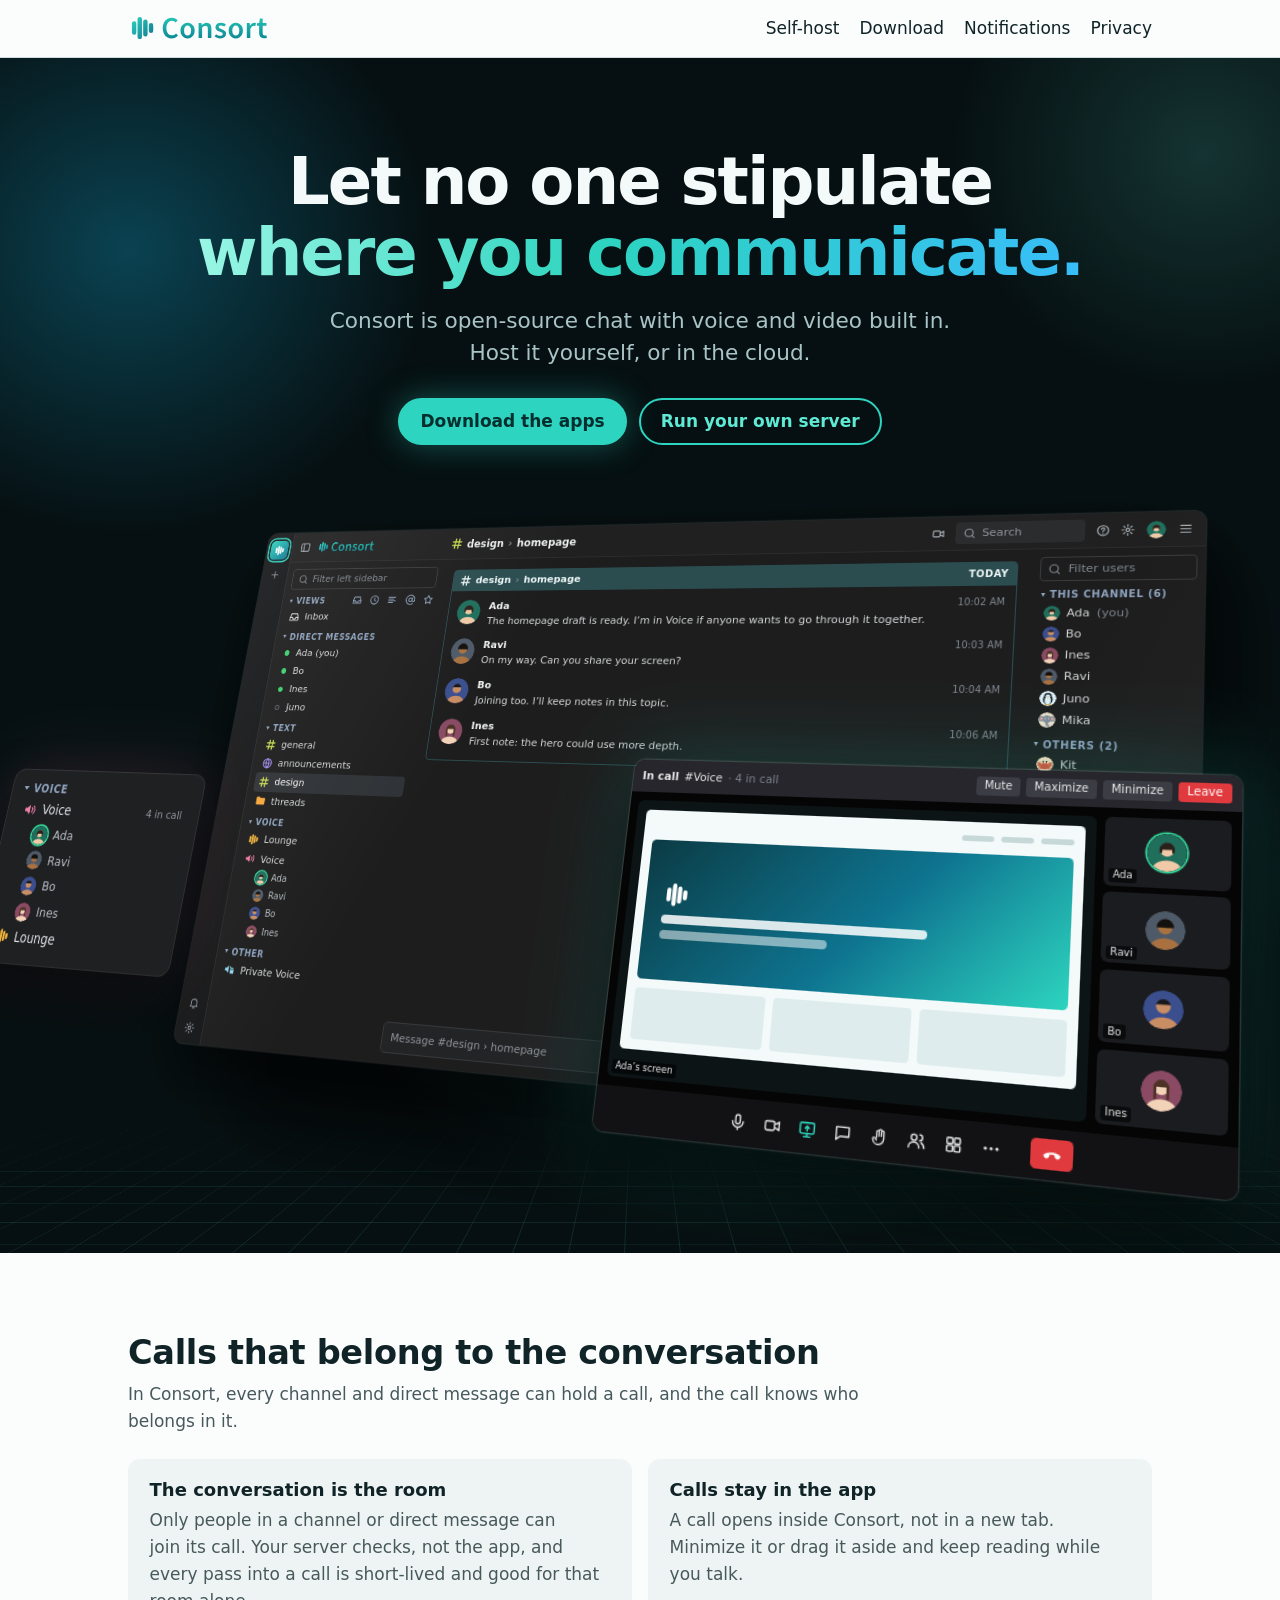
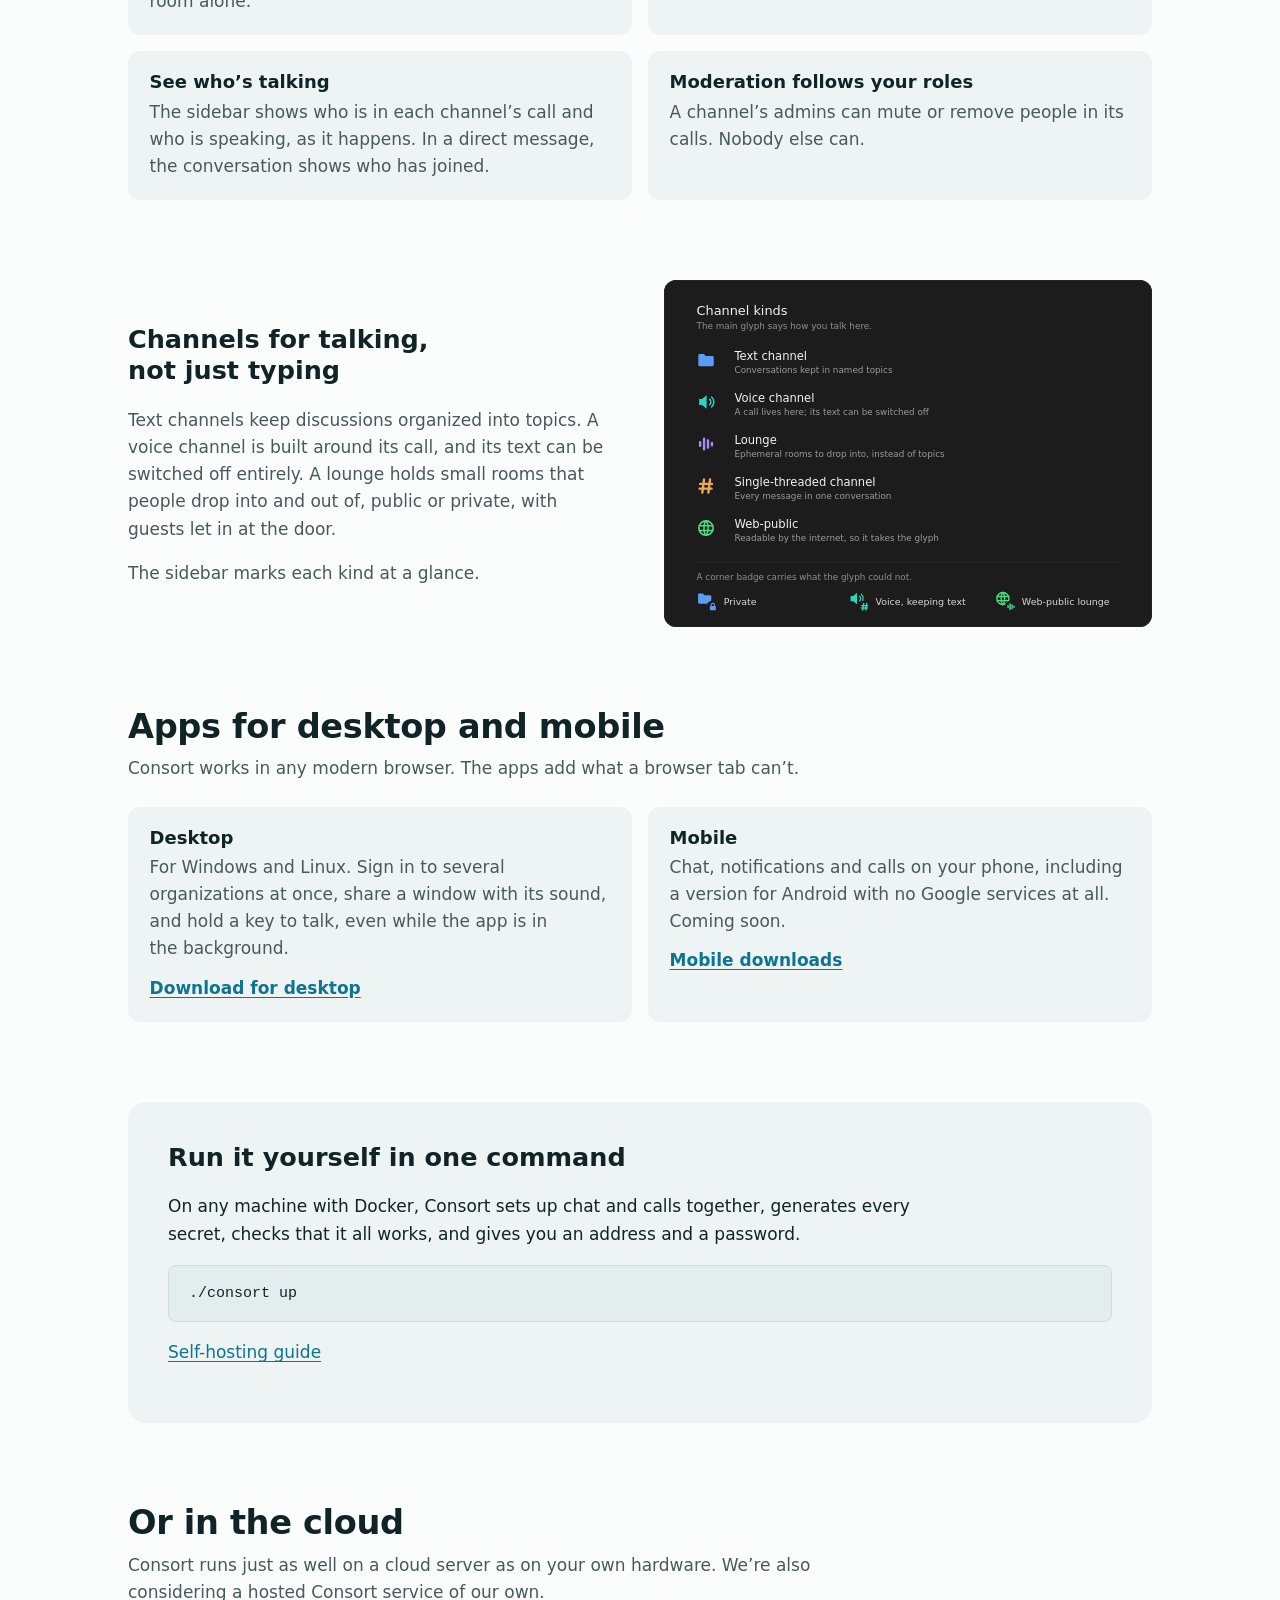
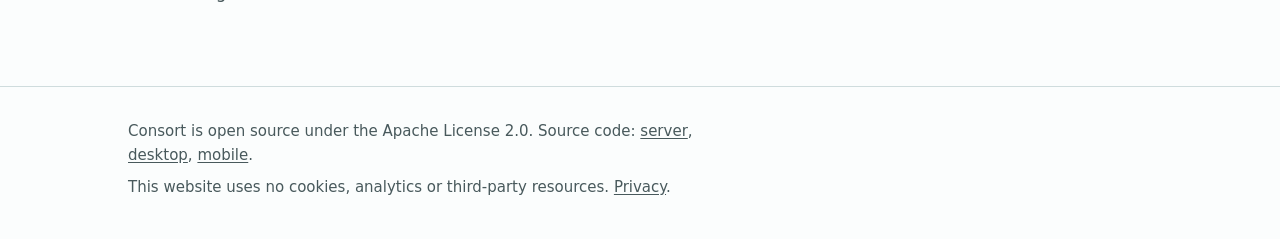
==== index.html @ 35921afd "Add a push notifications page /notifications/ explains how Consort gets notifications to devices:  -" ====
<!doctype html>
<html lang="en">
<head>
  <meta charset="utf-8">
  <meta name="viewport" content="width=device-width, initial-scale=1">
  <meta http-equiv="Content-Security-Policy" content="default-src 'none'; style-src 'self'; img-src 'self'; base-uri 'none'; form-action 'none'">
  <meta name="referrer" content="no-referrer">
  <title>Consort: voice, video and chat</title>
  <meta name="description" content="Consort is open-source team chat with voice and video calls built in. Run it on your own server, with apps for desktop and mobile.">
  <link rel="icon" href="assets/favicon.svg" type="image/svg+xml">
  <link rel="stylesheet" href="assets/style.css">
</head>
<body>
  <a class="skip-link" href="#main">Skip to content</a>

  <!-- Icons for the hero mockup. -->
  <svg class="visually-hidden" aria-hidden="true" focusable="false">
    <symbol id="i-search" viewBox="0 0 24 24"><g fill="none" stroke="currentColor" stroke-width="2" stroke-linecap="round"><circle cx="11" cy="11" r="7"/><path d="m20 20-3.5-3.5"/></g></symbol>
    <symbol id="i-inbox" viewBox="0 0 24 24"><g fill="none" stroke="currentColor" stroke-width="2" stroke-linecap="round" stroke-linejoin="round"><path d="M3 13h5l1.5 3h5l1.5-3h5"/><path d="M5.5 5h13l2.5 8v6H3v-6z"/></g></symbol>
    <symbol id="i-clock" viewBox="0 0 24 24"><g fill="none" stroke="currentColor" stroke-width="2" stroke-linecap="round"><circle cx="12" cy="12" r="9"/><path d="M12 7v5l3 2"/></g></symbol>
    <symbol id="i-feed" viewBox="0 0 24 24"><g fill="none" stroke="currentColor" stroke-width="2" stroke-linecap="round"><path d="M4 6h16M4 10h12M4 14h16M4 18h10"/></g></symbol>
    <symbol id="i-at" viewBox="0 0 24 24"><g fill="none" stroke="currentColor" stroke-width="2" stroke-linecap="round"><circle cx="12" cy="12" r="4"/><path d="M16 8v5a3 3 0 0 0 6 0v-1a10 10 0 1 0-4 8"/></g></symbol>
    <symbol id="i-star" viewBox="0 0 24 24"><g fill="none" stroke="currentColor" stroke-width="2" stroke-linejoin="round"><path d="m12 3 2.8 5.7 6.2.9-4.5 4.4 1 6.2-5.5-2.9-5.5 2.9 1-6.2L3 9.6l6.2-.9z"/></g></symbol>
    <symbol id="i-plus-box" viewBox="0 0 24 24"><g fill="none" stroke="currentColor" stroke-width="2" stroke-linecap="round"><rect x="4" y="4" width="16" height="16" rx="2"/><path d="M12 8v8M8 12h8"/></g></symbol>
    <symbol id="i-plus" viewBox="0 0 24 24"><g fill="none" stroke="currentColor" stroke-width="2" stroke-linecap="round"><path d="M12 5v14M5 12h14"/></g></symbol>
    <symbol id="i-hash" viewBox="0 0 24 24"><g fill="none" stroke="currentColor" stroke-width="2.6" stroke-linecap="round"><path d="M9.5 3 7.5 21M16.5 3l-2 18M4 8.5h17M3 15.5h17"/></g></symbol>
    <symbol id="i-globe" viewBox="0 0 24 24"><g fill="none" stroke="currentColor" stroke-width="2" stroke-linecap="round"><circle cx="12" cy="12" r="9"/><path d="M3 12h18M12 3a14 14 0 0 1 0 18M12 3a14 14 0 0 0 0 18"/></g></symbol>
    <symbol id="i-folder" viewBox="0 0 24 24"><path fill="currentColor" d="M2.5 6.5a2 2 0 0 1 2-2h4.3l2 2.2h8.7a2 2 0 0 1 2 2v9a2 2 0 0 1-2 2h-15a2 2 0 0 1-2-2z"/></symbol>
    <symbol id="i-voice" viewBox="0 0 24 24"><path fill="currentColor" d="M3 9.5h3.5L12 5v14l-5.5-4.5H3z"/><g fill="none" stroke="currentColor" stroke-width="2" stroke-linecap="round"><path d="M15.5 9a4.5 4.5 0 0 1 0 6M18.5 6.5a8 8 0 0 1 0 11"/></g></symbol>
    <symbol id="i-voice-lock" viewBox="0 0 24 24"><path fill="currentColor" d="M2 9.5h3L10 5v14l-5-4.5H2z"/><rect fill="currentColor" x="13.5" y="13" width="8" height="7" rx="1.2"/><g fill="none" stroke="currentColor" stroke-width="1.8" stroke-linecap="round"><path d="M15.3 13v-1.7a2.2 2.2 0 0 1 4.4 0V13M13 7.5a5 5 0 0 1 1.6 3"/></g></symbol>
    <symbol id="i-lounge" viewBox="0 0 1000 1000"><path fill="currentColor" d="M122.5 327.5A82.5 82.5 0 0 1 287.5 327.5L287.5 672.5A82.5 82.5 0 0 1 122.5 672.5ZM332.5 167.5A82.5 82.5 0 0 1 497.5 167.5L497.5 832.5A82.5 82.5 0 0 1 332.5 832.5ZM542.5 267.5A82.5 82.5 0 0 1 707.5 267.5L707.5 732.5A82.5 82.5 0 0 1 542.5 732.5ZM752.5 397.5A82.5 82.5 0 0 1 917.5 397.5L917.5 602.5A82.5 82.5 0 0 1 752.5 602.5Z"/></symbol>
    <symbol id="i-mic" viewBox="0 0 24 24"><g fill="none" stroke="currentColor" stroke-width="2" stroke-linecap="round"><rect x="9" y="3" width="6" height="11" rx="3"/><path d="M5 11a7 7 0 0 0 14 0M12 18v3"/></g></symbol>
    <symbol id="i-cam" viewBox="0 0 24 24"><g fill="none" stroke="currentColor" stroke-width="2" stroke-linejoin="round"><rect x="3" y="6.5" width="12" height="11" rx="2"/><path d="m15 10.5 6-3.5v10l-6-3.5"/></g></symbol>
    <symbol id="i-share" viewBox="0 0 24 24"><g fill="none" stroke="currentColor" stroke-width="2" stroke-linecap="round" stroke-linejoin="round"><rect x="3" y="4" width="18" height="13" rx="2"/><path d="M8 21h8M12 17v4M9.5 10.5 12 8l2.5 2.5M12 8v6"/></g></symbol>
    <symbol id="i-chat" viewBox="0 0 24 24"><g fill="none" stroke="currentColor" stroke-width="2" stroke-linejoin="round"><path d="M4 5h16v11H9l-5 4z"/></g></symbol>
    <symbol id="i-hand" viewBox="0 0 24 24"><g fill="none" stroke="currentColor" stroke-width="1.8" stroke-linecap="round" stroke-linejoin="round"><path d="M8 13V6a1.5 1.5 0 0 1 3 0v5V4.5a1.5 1.5 0 0 1 3 0V11V6a1.5 1.5 0 0 1 3 0v8a7 7 0 0 1-7 7h-.5a6 6 0 0 1-5-2.7L3.3 15a1.5 1.5 0 0 1 2.5-1.6L8 16"/></g></symbol>
    <symbol id="i-people" viewBox="0 0 24 24"><g fill="none" stroke="currentColor" stroke-width="2" stroke-linecap="round"><circle cx="9" cy="8" r="3.5"/><path d="M2.5 20a6.5 6.5 0 0 1 13 0M16 4.5a3.5 3.5 0 0 1 0 7M18 14a6.5 6.5 0 0 1 3.5 6"/></g></symbol>
    <symbol id="i-grid" viewBox="0 0 24 24"><g fill="none" stroke="currentColor" stroke-width="2"><rect x="4" y="4" width="7" height="7" rx="1.5"/><rect x="13" y="4" width="7" height="7" rx="1.5"/><rect x="4" y="13" width="7" height="7" rx="1.5"/><rect x="13" y="13" width="7" height="7" rx="1.5"/></g></symbol>
    <symbol id="i-dots" viewBox="0 0 24 24"><g fill="currentColor"><circle cx="5" cy="12" r="1.8"/><circle cx="12" cy="12" r="1.8"/><circle cx="19" cy="12" r="1.8"/></g></symbol>
    <symbol id="i-hangup" viewBox="0 0 24 24"><path fill="currentColor" d="M12 9c-3.8 0-7.3 1.2-9.4 3.2a1.6 1.6 0 0 0 0 2.3l1.6 1.6a1.6 1.6 0 0 0 2 .2l2-1.3a1.6 1.6 0 0 0 .7-1.3v-1.6a13 13 0 0 1 6.2 0v1.6a1.6 1.6 0 0 0 .7 1.3l2 1.3a1.6 1.6 0 0 0 2-.2l1.6-1.6a1.6 1.6 0 0 0 0-2.3C19.3 10.2 15.8 9 12 9z"/></symbol>
    <symbol id="i-gear" viewBox="0 0 24 24"><g fill="none" stroke="currentColor" stroke-width="2" stroke-linecap="round"><circle cx="12" cy="12" r="3"/><path d="M12 2.5v3M12 18.5v3M2.5 12h3M18.5 12h3M5.3 5.3l2.1 2.1M16.6 16.6l2.1 2.1M5.3 18.7l2.1-2.1M16.6 7.4l2.1-2.1"/></g></symbol>
    <symbol id="i-help" viewBox="0 0 24 24"><g fill="none" stroke="currentColor" stroke-width="2" stroke-linecap="round"><circle cx="12" cy="12" r="9"/><path d="M9.5 9.5a2.5 2.5 0 1 1 3.5 2.3c-.6.3-1 .9-1 1.6v.6M12 17.3v.2"/></g></symbol>
    <symbol id="i-menu" viewBox="0 0 24 24"><g fill="none" stroke="currentColor" stroke-width="2" stroke-linecap="round"><path d="M4 6h16M4 12h16M4 18h16"/></g></symbol>
    <symbol id="i-sidebar" viewBox="0 0 24 24"><g fill="none" stroke="currentColor" stroke-width="2"><rect x="3" y="4" width="18" height="16" rx="2"/><path d="M9 4v16"/></g></symbol>
    <symbol id="i-bell" viewBox="0 0 24 24"><g fill="none" stroke="currentColor" stroke-width="2" stroke-linecap="round" stroke-linejoin="round"><path d="M6 16v-5a6 6 0 0 1 12 0v5l1.5 2h-15z"/><path d="M10 21h4"/></g></symbol>
  </svg>

  <header class="site-header">
    <div class="wrap">
      <a class="brand" href="./" aria-current="page"><img src="assets/consort-logo.svg" alt="Consort" width="140" height="28"></a>
      <nav class="site-nav" aria-label="Main">
        <ul>
          <li><a href="server/">Self-host</a></li>
          <li><a href="download/">Download</a></li>
          <li><a href="notifications/">Notifications</a></li>
          <li><a href="privacy/">Privacy</a></li>
        </ul>
      </nav>
    </div>
  </header>

  <main id="main">
    <section class="hero" aria-labelledby="title">
      <div class="wrap hero-copy">
        <h1 id="title">Let no one stipulate <span class="accent">where you communicate.</span></h1>
        <p class="lede">Consort is open-source chat with voice and video built in.<br> Host it yourself, or in the cloud.</p>
        <div class="actions">
          <a class="button button-primary" href="download/">Download the apps</a>
          <a class="button button-secondary" href="server/">Run your own server</a>
        </div>
      </div>

      <!-- Decorative mockup of the desktop app. People and messages are made up. -->
      <div class="stage-wrap">
        <div class="stage" role="img" aria-label="The Consort desktop app, shown at an angle. A design channel has a short conversation, the sidebar lists text and voice channels with four people in Voice, and their call floats in front of the window while one of them shares a screen.">
          <div class="scene">
            <div class="scene-glow"></div>
            <div class="scene-shadow"></div>

            <div class="app">
              <div class="app-rail">
                <span class="rail-org"><svg class="ico"><use href="#i-lounge"/></svg></span>
                <svg class="ico"><use href="#i-plus"/></svg>
                <span class="rail-gap"></span>
                <svg class="ico"><use href="#i-bell"/></svg>
                <svg class="ico"><use href="#i-gear"/></svg>
              </div>

              <div class="app-top">
                <div class="app-brand">
                  <svg class="ico"><use href="#i-sidebar"/></svg>
                  <img class="app-logo" src="assets/consort-logo.svg" alt="" width="70" height="14">
                </div>
                <div class="app-crumb"><svg class="ico c-hash"><use href="#i-hash"/></svg>design <span class="dim">›</span> homepage</div>
                <span class="grow"></span>
                <svg class="ico"><use href="#i-cam"/></svg>
                <span class="app-search"><svg class="ico"><use href="#i-search"/></svg>Search</span>
                <svg class="ico"><use href="#i-help"/></svg>
                <svg class="ico"><use href="#i-gear"/></svg>
                <img class="av" src="assets/media/avatars/ada.svg" alt="" width="64" height="64">
                <svg class="ico"><use href="#i-menu"/></svg>
              </div>

              <div class="app-side">
                <div class="field"><svg class="ico"><use href="#i-search"/></svg>Filter left sidebar</div>
                <div class="sec">VIEWS <span class="views"><svg class="ico"><use href="#i-inbox"/></svg><svg class="ico"><use href="#i-clock"/></svg><svg class="ico"><use href="#i-feed"/></svg><svg class="ico"><use href="#i-at"/></svg><svg class="ico"><use href="#i-star"/></svg></span></div>
                <div class="row"><svg class="ico"><use href="#i-inbox"/></svg>Inbox</div>
                <div class="sec">DIRECT MESSAGES</div>
                <div class="row"><span class="presence live"></span>Ada (you)</div>
                <div class="row"><span class="presence live"></span>Bo</div>
                <div class="row"><span class="presence live"></span>Ines</div>
                <div class="row"><span class="presence"></span>Juno</div>
                <div class="sec">TEXT</div>
                <div class="row"><svg class="ico c-hash"><use href="#i-hash"/></svg>general</div>
                <div class="row"><svg class="ico c-globe"><use href="#i-globe"/></svg>announcements</div>
                <div class="row on"><svg class="ico c-hash"><use href="#i-hash"/></svg>design</div>
                <div class="row"><svg class="ico c-folder"><use href="#i-folder"/></svg>threads</div>
                <div class="sec">VOICE</div>
                <div class="row"><svg class="ico c-lounge"><use href="#i-lounge"/></svg>Lounge</div>
                <div class="row"><svg class="ico c-voice"><use href="#i-voice"/></svg>Voice</div>
                <div class="row sub"><img class="av ring r1" src="assets/media/avatars/ada.svg" alt="" width="64" height="64">Ada</div>
                <div class="row sub"><img class="av ring r2" src="assets/media/avatars/ravi.svg" alt="" width="64" height="64">Ravi</div>
                <div class="row sub"><img class="av ring r3" src="assets/media/avatars/bo.svg" alt="" width="64" height="64">Bo</div>
                <div class="row sub"><img class="av ring r4" src="assets/media/avatars/ines.svg" alt="" width="64" height="64">Ines</div>
                <div class="sec">OTHER</div>
                <div class="row"><svg class="ico c-private"><use href="#i-voice-lock"/></svg>Private Voice</div>
              </div>

              <div class="app-main">
                <div class="recip"><svg class="ico"><use href="#i-hash"/></svg>design <span class="dim">›</span> homepage <span class="when">TODAY</span></div>
                <div class="msgs">
                  <div class="msg">
                    <img class="av" src="assets/media/avatars/ada.svg" alt="" width="64" height="64">
                    <div class="msg-head">Ada <span class="when">10:02 AM</span></div>
                    <div>The homepage draft is ready. I’m in Voice if anyone wants to go through it together.</div>
                  </div>
                  <div class="msg">
                    <img class="av" src="assets/media/avatars/ravi.svg" alt="" width="64" height="64">
                    <div class="msg-head">Ravi <span class="when">10:03 AM</span></div>
                    <div>On my way. Can you share your screen?</div>
                  </div>
                  <div class="msg">
                    <img class="av" src="assets/media/avatars/bo.svg" alt="" width="64" height="64">
                    <div class="msg-head">Bo <span class="when">10:04 AM</span></div>
                    <div>Joining too. I’ll keep notes in this topic.</div>
                  </div>
                  <div class="msg">
                    <img class="av" src="assets/media/avatars/ines.svg" alt="" width="64" height="64">
                    <div class="msg-head">Ines <span class="when">10:06 AM</span></div>
                    <div>First note: the hero could use more depth.</div>
                  </div>
                </div>
                <div class="compose">Message #design › homepage</div>
              </div>

              <div class="app-users">
                <div class="field"><svg class="ico"><use href="#i-search"/></svg>Filter users</div>
                <div class="sec">THIS CHANNEL (6)</div>
                <div class="row"><img class="av" src="assets/media/avatars/ada.svg" alt="" width="64" height="64">Ada <span class="dim">(you)</span></div>
                <div class="row"><img class="av" src="assets/media/avatars/bo.svg" alt="" width="64" height="64">Bo</div>
                <div class="row"><img class="av" src="assets/media/avatars/ines.svg" alt="" width="64" height="64">Ines</div>
                <div class="row"><img class="av" src="assets/media/avatars/ravi.svg" alt="" width="64" height="64">Ravi</div>
                <div class="row"><img class="av" src="assets/media/avatars/penguin.svg" alt="" width="64" height="64">Juno</div>
                <div class="row"><img class="av" src="assets/media/avatars/elephant.svg" alt="" width="64" height="64">Mika</div>
                <div class="sec">OTHERS (2)</div>
                <div class="row"><img class="av" src="assets/media/avatars/crab.svg" alt="" width="64" height="64">Kit</div>
                <div class="row"><img class="av" src="assets/media/avatars/camel.svg" alt="" width="64" height="64">Cam</div>
                <div class="invite">INVITE TO ORGANIZATION</div>
              </div>
            </div>

            <div class="call">
              <div class="call-head"><b>In call</b> #Voice <span class="dim">· 4 in call</span><span class="grow"></span><span class="pill">Mute</span><span class="pill">Maximize</span><span class="pill">Minimize</span><span class="pill leave">Leave</span></div>
              <div class="call-body">
                <div class="share">
                  <div class="share-page">
                    <div class="sp-nav"><i></i><i></i><i></i></div>
                    <div class="sp-hero"><svg class="ico"><use href="#i-lounge"/></svg><span class="sp-line"></span><span class="sp-line short"></span></div>
                    <div class="sp-cards"><i></i><i></i><i></i></div>
                  </div>
                  <span class="tile-name">Ada’s screen</span>
                </div>
                <div class="strip">
                  <div class="tile"><img class="av ring r1" src="assets/media/avatars/ada.svg" alt="" width="64" height="64"><span class="tile-name">Ada</span></div>
                  <div class="tile"><img class="av ring r2" src="assets/media/avatars/ravi.svg" alt="" width="64" height="64"><span class="tile-name">Ravi</span></div>
                  <div class="tile"><img class="av ring r3" src="assets/media/avatars/bo.svg" alt="" width="64" height="64"><span class="tile-name">Bo</span></div>
                  <div class="tile"><img class="av ring r4" src="assets/media/avatars/ines.svg" alt="" width="64" height="64"><span class="tile-name">Ines</span></div>
                </div>
              </div>
              <div class="call-bar">
                <svg class="ico"><use href="#i-mic"/></svg>
                <svg class="ico"><use href="#i-cam"/></svg>
                <svg class="ico on"><use href="#i-share"/></svg>
                <svg class="ico"><use href="#i-chat"/></svg>
                <svg class="ico"><use href="#i-hand"/></svg>
                <svg class="ico"><use href="#i-people"/></svg>
                <svg class="ico"><use href="#i-grid"/></svg>
                <svg class="ico"><use href="#i-dots"/></svg>
                <span class="hangup"><svg class="ico"><use href="#i-hangup"/></svg></span>
              </div>
            </div>

            <div class="callout">
              <div class="sec">VOICE</div>
              <div class="row"><svg class="ico c-voice"><use href="#i-voice"/></svg>Voice <span class="callout-count">4 in call</span></div>
              <div class="row sub"><img class="av ring r1" src="assets/media/avatars/ada.svg" alt="" width="64" height="64">Ada</div>
              <div class="row sub"><img class="av ring r2" src="assets/media/avatars/ravi.svg" alt="" width="64" height="64">Ravi</div>
              <div class="row sub"><img class="av ring r3" src="assets/media/avatars/bo.svg" alt="" width="64" height="64">Bo</div>
              <div class="row sub"><img class="av ring r4" src="assets/media/avatars/ines.svg" alt="" width="64" height="64">Ines</div>
              <div class="row"><svg class="ico c-lounge"><use href="#i-lounge"/></svg>Lounge</div>
            </div>
          </div>
        </div>
      </div>
    </section>

    <div class="wrap">
      <section class="section" aria-labelledby="features-title">
        <h2 id="features-title">Calls that belong to the conversation</h2>
        <p class="section-intro">In Consort, every channel and direct message can hold a call, and the call knows who belongs in it.</p>
        <ul class="cards cards-pairs">
          <li class="card">
            <h3>The conversation is the room</h3>
            <p>Only people in a channel or direct message can join its call. Your server checks, not the app, and every pass into a call is short-lived and good for that room alone.</p>
          </li>
          <li class="card">
            <h3>Calls stay in the app</h3>
            <p>A call opens inside Consort, not in a new tab. Minimize it or drag it aside and keep reading while you talk.</p>
          </li>
          <li class="card">
            <h3>See who’s talking</h3>
            <p>The sidebar shows who is in each channel’s call and who is speaking, as it happens. In a direct message, the conversation shows who has joined.</p>
          </li>
          <li class="card">
            <h3>Moderation follows your roles</h3>
            <p>A channel’s admins can mute or remove people in its calls. Nobody else can.</p>
          </li>
        </ul>
      </section>

      <section class="section split" aria-labelledby="channels-title">
        <div>
          <h2 id="channels-title">Channels for talking, not just typing</h2>
          <p>Text channels keep discussions organized into topics. A voice channel is built around its call, and its text can be switched off entirely. A lounge holds small rooms that people drop into and out of, public or private, with guests let in at the door.</p>
          <p>The sidebar marks each kind at a glance.</p>
        </div>
        <figure class="media">
          <img src="assets/media/channel-kinds.svg" alt="The sidebar marks for each kind of channel: a folder for text, a speaker for voice, bars for a lounge, a hash for a single-topic channel and a globe for a web-public one, with lock and other badges." width="720" height="512">
        </figure>
      </section>

      <section class="section" aria-labelledby="apps-title">
        <h2 id="apps-title">Apps for desktop and mobile</h2>
        <p class="section-intro">Consort works in any modern browser. The apps add what a browser tab can’t.</p>
        <ul class="cards">
          <li class="card">
            <h3>Desktop</h3>
            <p>For Windows and Linux. Sign in to several organizations at once, share a window with its sound, and hold a key to talk, even while the app is in the background.</p>
            <p><a class="card-link" href="download/#desktop">Download for desktop</a></p>
          </li>
          <li class="card">
            <h3>Mobile</h3>
            <p>Chat, notifications and calls on your phone, including a version for Android with no Google services at all. Coming soon.</p>
            <p><a class="card-link" href="download/#mobile">Mobile downloads</a></p>
          </li>
        </ul>
      </section>

      <section class="section" aria-labelledby="selfhost-title">
        <div class="band">
          <h2 id="selfhost-title">Run it yourself in one command</h2>
          <p>On any machine with Docker, Consort sets up chat and calls together, generates every secret, checks that it all works, and gives you an address and a password.</p>
<pre><code>./consort up</code></pre>
          <p><a class="card-link" href="server/">Self-hosting guide</a></p>
        </div>
      </section>

      <!-- Hosted service: tentative. Remove the last sentence if the plan changes. -->
      <section class="section" aria-labelledby="hosting-title">
        <h2 id="hosting-title">Or in the cloud</h2>
        <p class="section-intro">Consort runs just as well on a cloud server as on your own hardware. We’re also considering a hosted Consort service of our own.</p>
      </section>
    </div>
  </main>

  <footer class="site-footer">
    <div class="wrap">
      <p>Consort is open source under the Apache License 2.0. Source code: <a href="https://github.com/Dyslectric/Consort">server</a>, <a href="https://github.com/Dyslectric/Consort-Desktop">desktop</a>, <a href="https://github.com/ConsortChat/consort-mobile">mobile</a>.</p>
      <p>This website uses no cookies, analytics or third-party resources. <a href="privacy/">Privacy</a>.</p>
    </div>
  </footer>
</body>
</html>
---- assets/style.css ----
/* Consort website. Plain CSS, no external resources. */

:root {
  color-scheme: light dark;

  --bg: #fbfdfd;
  --surface: #eef4f4;
  --text: #102326;
  --muted: #48595c;
  --border: #cfdcdd;
  --accent: #0e7490;
  --accent-hover: #0b5d73;
  --on-accent: #ffffff;
  --code-bg: #e4eded;
  --note-bg: #fff6db;
  --note-border: #b88600;
  --note-text: #3d2e00;

  --font: system-ui, -apple-system, "Segoe UI", Roboto, "Noto Sans", Ubuntu, Cantarell, "Helvetica Neue", Arial, sans-serif;
  --mono: ui-monospace, "Cascadia Mono", "Segoe UI Mono", Menlo, Consolas, monospace;
  --radius: 12px;
  --page: 68rem;
  --measure: 70ch;
  --gutter: clamp(1rem, 4vw, 2rem);
}

@media (prefers-color-scheme: dark) {
  :root {
    --bg: #0c1517;
    --surface: #152326;
    --text: #e4eced;
    --muted: #a3b4b6;
    --border: #2a3c3f;
    --accent: #2dd4bf;
    --accent-hover: #5eead4;
    --on-accent: #042f2e;
    --code-bg: #0f1c1f;
    --note-bg: #2b2208;
    --note-border: #d9a520;
    --note-text: #f6e7b8;
  }
}

*,
*::before,
*::after {
  box-sizing: border-box;
}

html {
  -webkit-text-size-adjust: 100%;
  text-size-adjust: 100%;
}

body {
  margin: 0;
  background: var(--bg);
  color: var(--text);
  font-family: var(--font);
  font-size: 1.0625rem;
  line-height: 1.6;
}

img,
video {
  max-width: 100%;
  height: auto;
}

a {
  color: var(--accent);
  text-underline-offset: 0.15em;
}

a:hover {
  color: var(--accent-hover);
}

:focus-visible {
  outline: 3px solid var(--accent);
  outline-offset: 3px;
  border-radius: 4px;
}

h1,
h2,
h3 {
  line-height: 1.2;
  text-wrap: balance;
}

p {
  text-wrap: pretty;
}

code {
  font-family: var(--mono);
  font-size: 0.92em;
}

.wrap {
  max-width: var(--page);
  margin-inline: auto;
  padding-inline: var(--gutter);
}

.visually-hidden {
  position: absolute !important;
  width: 1px;
  height: 1px;
  margin: -1px;
  padding: 0;
  overflow: hidden;
  clip: rect(0 0 0 0);
  white-space: nowrap;
  border: 0;
}

.skip-link {
  position: absolute;
  left: var(--gutter);
  top: -100px;
  z-index: 10;
  padding: 0.5rem 1rem;
  background: var(--accent);
  color: var(--on-accent);
  border-radius: 0 0 8px 8px;
  font-weight: 600;
}

.skip-link:focus {
  top: 0;
  color: var(--on-accent);
}

/* Header and footer */

.site-header {
  border-bottom: 1px solid var(--border);
}

.site-header .wrap {
  display: flex;
  flex-wrap: wrap;
  align-items: center;
  justify-content: space-between;
  gap: 0.5rem 1.5rem;
  padding-block: 0.9rem;
}

.brand {
  display: inline-flex;
  align-items: center;
  border-radius: 4px;
}

.brand img {
  display: block;
  width: auto;
  height: 28px;
}

.site-nav ul {
  display: flex;
  flex-wrap: wrap;
  gap: 0.25rem 1.25rem;
  margin: 0;
  padding: 0;
  list-style: none;
}

.site-nav a {
  color: var(--text);
  text-decoration: none;
  font-weight: 500;
}

.site-nav a:hover,
.site-nav a[aria-current="page"] {
  color: var(--accent);
  text-decoration: underline;
}

/* Keep all four links on one row on phones. */
@media (max-width: 30rem) {
  .site-nav ul {
    gap: 0.25rem 0.9rem;
  }

  .site-nav a {
    font-size: 0.9375rem;
  }
}

@media (max-width: 22rem) {
  .site-nav ul {
    gap: 0.25rem 0.7rem;
  }

  .site-nav a {
    font-size: 0.875rem;
  }
}

.site-footer {
  margin-top: 5rem;
  border-top: 1px solid var(--border);
  color: var(--muted);
  font-size: 0.9375rem;
}

.site-footer .wrap {
  padding-block: 2rem;
}

.site-footer p {
  margin: 0 0 0.5rem;
  max-width: var(--measure);
}

.site-footer a {
  color: inherit;
}

.site-footer a:hover {
  color: var(--accent);
}

/* Shared blocks */

.section {
  padding-top: clamp(3rem, 8vw, 5rem);
}

.section > h2,
.section-head h2 {
  margin: 0 0 0.5rem;
  font-size: clamp(1.6rem, 4vw, 2.1rem);
  letter-spacing: -0.01em;
}

.section-intro {
  margin: 0 0 1.5rem;
  max-width: var(--measure);
  color: var(--muted);
  font-size: 1.0625rem;
}

.page-head {
  padding-block: clamp(2.5rem, 7vw, 4rem) 0;
  max-width: var(--measure);
}

.page-head h1 {
  margin: 0 0 0.75rem;
  font-size: clamp(2.2rem, 6vw, 3rem);
  letter-spacing: -0.02em;
}

.lede {
  margin: 0 0 1.75rem;
  max-width: 44ch;
  color: var(--muted);
  font-size: clamp(1.15rem, 2.4vw, 1.35rem);
  line-height: 1.5;
}

.actions {
  display: flex;
  flex-wrap: wrap;
  gap: 0.75rem;
}

.button {
  display: inline-block;
  padding: 0.7rem 1.25rem;
  border: 2px solid var(--accent);
  border-radius: 999px;
  font-weight: 600;
  text-decoration: none;
  line-height: 1.2;
}

.button-primary {
  background: var(--accent);
  color: var(--on-accent);
}

.button-primary:hover {
  background: var(--accent-hover);
  border-color: var(--accent-hover);
  color: var(--on-accent);
}

.button-secondary {
  color: var(--accent);
}

.button-secondary:hover {
  border-color: var(--accent-hover);
  color: var(--accent-hover);
}

.cards {
  display: grid;
  grid-template-columns: repeat(auto-fit, minmax(17rem, 1fr));
  gap: 1rem;
  margin: 0;
  padding: 0;
  list-style: none;
}

.card {
  padding: 1.25rem 1.35rem;
  background: var(--surface);
  border-radius: var(--radius);
}

.card h3 {
  margin: 0 0 0.35rem;
  font-size: 1.125rem;
}

.card p {
  margin: 0;
  color: var(--muted);
}

.card p + p {
  margin-top: 0.75rem;
}

.card .card-link {
  font-weight: 600;
}

/* At most two columns, so four cards make a 2×2 grid rather than 3 + 1. */
.cards-pairs {
  grid-template-columns: repeat(auto-fit, minmax(min(100%, 26rem), 1fr));
}

.page-head + .section {
  padding-top: clamp(1.5rem, 4vw, 2.5rem);
}

.more {
  margin: 1.25rem 0 0;
  font-weight: 600;
}

.fine-print {
  margin: 1.25rem 0 0;
  max-width: var(--measure);
  color: var(--muted);
  font-size: 0.9375rem;
}

.fine-print + .fine-print {
  margin-top: 0.5rem;
}

pre {
  margin: 0 0 1rem;
  padding: 1rem 1.25rem;
  overflow-x: auto;
  background: var(--code-bg);
  border: 1px solid var(--border);
  border-radius: 8px;
  font-family: var(--mono);
  font-size: 0.9375rem;
  line-height: 1.55;
}

pre code {
  font-size: inherit;
}

:not(pre) > code {
  padding: 0.1em 0.3em;
  background: var(--code-bg);
  border-radius: 4px;
}

/* Landing page */

.media {
  margin: 0;
}

.media img {
  display: block;
  width: 100%;
  border-radius: var(--radius);
  background: #1c1c1c;
}

/*
  Hero: a dark stage, in both themes, with the desktop app in perspective.
  The app is a decorative HTML mockup sized in em, and the stage sets its
  font size from the container width, so the whole scene scales together.
  The scene is 100em wide.
*/

.hero {
  position: relative;
  isolation: isolate;
  overflow: hidden;
  padding-bottom: clamp(2.5rem, 7vw, 5rem);
  background:
    radial-gradient(50% 42% at 60% 70%, rgb(45 212 191 / 0.3), transparent 70%),
    radial-gradient(34% 34% at 10% 16%, rgb(14 116 144 / 0.5), transparent 70%),
    radial-gradient(28% 28% at 94% 8%, rgb(94 234 212 / 0.16), transparent 70%),
    #061012;
  color: #e6f0f1;
}

.hero::before {
  content: "";
  position: absolute;
  z-index: -1;
  left: -30%;
  right: -30%;
  bottom: 0;
  height: 58%;
  background-image:
    linear-gradient(rgb(94 234 212 / 0.13) 1px, transparent 1px),
    linear-gradient(90deg, rgb(94 234 212 / 0.13) 1px, transparent 1px);
  background-size: 56px 56px;
  transform: perspective(700px) rotateX(64deg);
  transform-origin: 50% 100%;
  -webkit-mask-image: linear-gradient(to top, #000, transparent 85%);
  mask-image: linear-gradient(to top, #000, transparent 85%);
}

.hero-copy {
  padding-block: clamp(3rem, 9vw, 5.5rem) 0;
  text-align: center;
}

.hero-copy h1 {
  max-width: 22ch;
  margin: 0 auto 1.1rem;
  color: #f4fafa;
  font-size: clamp(2.3rem, 6.2vw, 4.1rem);
  letter-spacing: -0.03em;
  line-height: 1.08;
}

.accent {
  background: linear-gradient(90deg, #99f6e4, #2dd4bf 45%, #38bdf8);
  -webkit-background-clip: text;
  background-clip: text;
  color: transparent;
}

@media (forced-colors: active) {
  .accent {
    background: none;
    color: CanvasText;
  }
}

.hero .lede {
  max-width: 54ch;
  margin-inline: auto;
  color: #a9c4c6;
}

.hero .actions {
  justify-content: center;
}

.hero .button-primary {
  background: #2dd4bf;
  border-color: #2dd4bf;
  color: #042f2e;
  box-shadow: 0 0 2rem rgb(45 212 191 / 0.35);
}

.hero .button-primary:hover {
  background: #5eead4;
  border-color: #5eead4;
  color: #042f2e;
}

.hero .button-secondary {
  border-color: #2dd4bf;
  color: #5eead4;
}

.hero .button-secondary:hover {
  border-color: #5eead4;
  color: #99f6e4;
}

.hero :focus-visible {
  outline-color: #5eead4;
}

.stage-wrap {
  container-type: inline-size;
  max-width: 80rem;
  margin: clamp(1.5rem, 5vw, 3rem) auto 0;
  padding-inline: var(--gutter);
}

.stage {
  position: relative;
  height: 66em;
  font-size: calc(100cqi / 118);
  perspective: 170em;
  perspective-origin: 50% 20%;
  -webkit-user-select: none;
  user-select: none;
}

.scene {
  position: absolute;
  top: 1em;
  left: 50%;
  width: 100em;
  height: 56em;
  margin-left: -48em;
  transform-style: preserve-3d;
  transform: rotateX(20deg) rotateY(-20deg) rotateZ(7deg);
}

.scene-glow {
  position: absolute;
  inset: -12% -8%;
  border-radius: 50%;
  background: radial-gradient(closest-side, rgb(45 212 191 / 0.35), transparent);
  transform: translateZ(-16em);
}

.scene-shadow {
  position: absolute;
  inset: 8% 2% -6% 8%;
  border-radius: 4em;
  background: rgb(0 0 0 / 0.55);
  box-shadow: 0 0 7em 5em rgb(0 0 0 / 0.5);
  transform: translateZ(-5em);
}

.ico {
  flex: none;
  width: 1.2em;
  height: 1.2em;
}

.av {
  flex: none;
  width: 1.6em;
  height: 1.6em;
  border-radius: 50%;
}

/* The app window */

.app {
  position: absolute;
  inset: 0;
  display: grid;
  grid-template-columns: 3em 17.5em minmax(0, 1fr) 14em;
  grid-template-rows: 3.2em minmax(0, 1fr);
  overflow: hidden;
  border-radius: 1em;
  background: #1d1d1d;
  color: #d6d8da;
  font-size: 1.1em;
  line-height: 1.35;
  text-align: left;
  box-shadow:
    0 0 0 0.1em rgb(255 255 255 / 0.1),
    0 3em 6em rgb(0 0 0 / 0.6);
}

.app::after {
  content: "";
  position: absolute;
  inset: 0;
  background: linear-gradient(115deg, rgb(255 255 255 / 0.08), transparent 32%, transparent 72%, rgb(255 255 255 / 0.03));
  pointer-events: none;
}

.app-rail {
  grid-row: 1 / 3;
  display: flex;
  flex-direction: column;
  align-items: center;
  gap: 1.1em;
  padding: 0.8em 0;
  background: #161718;
  border-right: 1px solid #2a2b2d;
  color: #8a9099;
}

.rail-org {
  display: grid;
  place-items: center;
  width: 2em;
  height: 2em;
  border-radius: 0.5em;
  background: linear-gradient(135deg, #2dd4bf, #0e7490);
  box-shadow: 0 0 0 0.15em #161718, 0 0 0 0.3em #2dd4bf;
  color: #fff;
}

.rail-gap {
  flex: 1;
}

.app-top {
  grid-column: 2 / 5;
  display: flex;
  align-items: center;
  gap: 0.9em;
  padding-right: 1em;
  background: #202020;
  border-bottom: 1px solid #2c2c2c;
  color: #a9b0b8;
}

.app-brand {
  display: flex;
  flex: none;
  align-items: center;
  gap: 0.8em;
  width: 17em;
  padding-left: 0.9em;
}

.app-logo {
  width: auto;
  height: 1.3em;
}

.app-crumb {
  display: flex;
  align-items: center;
  gap: 0.45em;
  color: #eceeef;
  font-size: 1.05em;
  font-weight: 600;
}

.dim {
  color: #7d848c;
}

.grow {
  flex: 1;
}

.app-search {
  display: flex;
  align-items: center;
  gap: 0.5em;
  width: 11em;
  padding: 0.35em 0.6em;
  border-radius: 0.35em;
  background: #2b2c2e;
  color: #8f969e;
}

.app-side,
.app-users {
  padding: 0.7em 0.6em;
  overflow: hidden;
  white-space: nowrap;
}

.field {
  display: flex;
  align-items: center;
  gap: 0.5em;
  margin-bottom: 0.4em;
  padding: 0.35em 0.6em;
  border: 1px solid #3a3b3e;
  border-radius: 0.35em;
  color: #80878f;
}

.sec {
  display: flex;
  align-items: center;
  gap: 0.5em;
  margin: 0.7em 0 0.2em;
  padding-left: 0.2em;
  color: #8ea3be;
  font-size: 0.85em;
  font-weight: 600;
  letter-spacing: 0.06em;
}

.sec::before {
  content: "";
  border-top: 0.42em solid currentColor;
  border-inline: 0.3em solid transparent;
}

.sec .views {
  display: flex;
  gap: 0.9em;
  margin-left: auto;
  font-size: 1.1em;
}

.row {
  display: flex;
  align-items: center;
  gap: 0.55em;
  padding: 0.26em 0.5em;
  border-radius: 0.35em;
}

.row.on {
  background: #2e3236;
  color: #fff;
}

.row.sub {
  padding-left: 2.3em;
  color: #b9bec4;
  font-size: 0.9em;
}

.row .av {
  width: 1.35em;
  height: 1.35em;
}

.presence {
  flex: none;
  width: 0.55em;
  height: 0.55em;
  margin-inline: 0.2em;
  border: 0.1em solid #6b7178;
  border-radius: 50%;
}

.presence.live {
  border-color: #3ecf6e;
  background: #3ecf6e;
}

.c-hash { color: #c6d84e; }
.c-globe { color: #a38bf2; }
.c-folder { color: #f5a83a; }
.c-lounge { color: #f2b33d; }
.c-voice { color: #ef7fa6; }
.c-private { color: #8fd3ea; }

.app-main {
  position: relative;
  padding: 1em 1.2em 4em;
  overflow: hidden;
}

.recip {
  display: flex;
  align-items: center;
  gap: 0.45em;
  padding: 0.45em 0.8em;
  border-radius: 0.45em 0.45em 0 0;
  background: #2b4d50;
  color: #eef6f6;
  font-weight: 600;
}

.recip .when {
  margin-left: auto;
  font-size: 0.85em;
  letter-spacing: 0.05em;
}

.msgs {
  padding: 0.3em 0.9em 0.6em;
  border: 1px solid #2b4d50;
  border-top: 0;
  border-radius: 0 0 0.45em 0.45em;
}

.msg {
  display: grid;
  grid-template-columns: 2.5em minmax(0, 1fr);
  gap: 0.15em 0.8em;
  padding: 0.55em 0;
}

.msg .av {
  grid-row: span 2;
  width: 2.5em;
  height: 2.5em;
}

.msg-head {
  display: flex;
  justify-content: space-between;
  color: #f1f3f4;
  font-weight: 600;
}

.msg-head .when {
  color: #80878f;
  font-size: 0.85em;
  font-weight: 400;
}

.compose {
  position: absolute;
  right: 1.2em;
  bottom: 0.9em;
  left: 1.2em;
  padding: 0.6em 0.8em;
  border: 1px solid #37393c;
  border-radius: 0.45em;
  background: #232425;
  color: #8d949b;
}

.invite {
  margin: 0.8em 0 0 0.3em;
  color: #7aaee0;
  font-size: 0.8em;
  font-weight: 600;
  letter-spacing: 0.05em;
}

/* The call, floating in front of the window */

.call {
  position: absolute;
  right: -3.5em;
  bottom: -4em;
  display: grid;
  grid-template-rows: 2.7em minmax(0, 1fr) 3.6em;
  width: 48em;
  height: 30em;
  overflow: hidden;
  border-radius: 0.9em;
  background: #050505;
  color: #e9eaeb;
  font-size: 1.1em;
  line-height: 1.3;
  text-align: left;
  transform: translateZ(9em);
  box-shadow:
    0 0 0 0.1em rgb(255 255 255 / 0.13),
    0 2.5em 5em rgb(0 0 0 / 0.65),
    0 0 7em rgb(45 212 191 / 0.25);
}

.call-head {
  display: flex;
  align-items: center;
  gap: 0.5em;
  padding: 0 0.8em;
  background: #26262c;
  font-size: 0.95em;
}

.pill {
  padding: 0.25em 0.7em;
  border-radius: 0.3em;
  background: #3c3c44;
  font-size: 0.9em;
}

.pill.leave {
  background: #e03a3e;
  color: #fff;
}

.call-body {
  display: grid;
  grid-template-columns: minmax(0, 1fr) 9em;
  gap: 0.6em;
  padding: 0.7em;
}

.share {
  position: relative;
  overflow: hidden;
  border-radius: 0.5em;
  background: #0c1416;
}

.share-page {
  position: absolute;
  inset: 0.8em 0.8em 2.2em;
  display: grid;
  grid-template-rows: 1em minmax(0, 1fr) 4em;
  gap: 0.7em;
  padding: 0.8em;
  border-radius: 0.4em;
  background: #f4fafa;
}

.sp-nav {
  display: flex;
  align-items: center;
  justify-content: flex-end;
  gap: 0.5em;
}

.sp-nav i {
  width: 2.5em;
  height: 0.45em;
  border-radius: 1em;
  background: #c7d8d9;
}

.sp-hero {
  display: flex;
  flex-direction: column;
  justify-content: center;
  gap: 0.55em;
  padding: 0 1.5em;
  border-radius: 0.4em;
  background: linear-gradient(135deg, #0b3b44, #0e7490 55%, #2dd4bf);
  color: #fff;
}

.sp-hero .ico {
  width: 2.2em;
  height: 2.2em;
}

.sp-line {
  display: block;
  width: 70%;
  height: 0.7em;
  border-radius: 1em;
  background: rgb(255 255 255 / 0.85);
}

.sp-line.short {
  width: 45%;
  background: rgb(255 255 255 / 0.5);
}

.sp-cards {
  display: grid;
  grid-template-columns: repeat(3, 1fr);
  gap: 0.6em;
}

.sp-cards i {
  border-radius: 0.35em;
  background: #deeced;
}

.strip {
  display: grid;
  grid-template-rows: repeat(4, minmax(0, 1fr));
  gap: 0.5em;
}

.tile {
  position: relative;
  display: grid;
  place-items: center;
  border-radius: 0.5em;
  background: #1b1c1f;
}

.tile .av {
  width: 2.8em;
  height: 2.8em;
}

.tile-name {
  position: absolute;
  bottom: 0.35em;
  left: 0.45em;
  padding: 0.05em 0.4em;
  border-radius: 0.25em;
  background: rgb(0 0 0 / 0.6);
  font-size: 0.75em;
}

.call-bar {
  display: flex;
  align-items: center;
  justify-content: center;
  gap: 1.3em;
  background: #121214;
  color: #d9dadc;
}

.call-bar .ico {
  width: 1.45em;
  height: 1.45em;
}

.call-bar .on {
  color: #2dd4bf;
}

.hangup {
  display: grid;
  place-items: center;
  width: 3em;
  height: 2.2em;
  margin-left: 0.8em;
  border-radius: 0.4em;
  background: #e03a3e;
  color: #fff;
}

/* The voice channel, lifted out of the sidebar */

.callout {
  position: absolute;
  top: 25em;
  left: -8em;
  width: 17em;
  padding: 0.9em 0.9em 1em;
  border-radius: 0.9em;
  background: #1f2022;
  color: #dfe2e5;
  font-size: 1.3em;
  line-height: 1.3;
  text-align: left;
  white-space: nowrap;
  transform: translateZ(15em);
  box-shadow:
    0 0 0 0.08em rgb(255 255 255 / 0.13),
    0 2em 4em rgb(0 0 0 / 0.6),
    0 0 5em rgb(239 127 166 / 0.18);
}

.callout .sec {
  margin-top: 0;
}

.callout .row.sub {
  padding-left: 1.9em;
  font-size: 0.95em;
}

.callout .row .av {
  width: 1.5em;
  height: 1.5em;
}

.callout-count {
  margin-left: auto;
  color: #8f969e;
  font-size: 0.8em;
}

/* Speaking rings take turns; with reduced motion, one stays lit. */

.ring {
  border-radius: 50%;
}

.ring.r1 {
  box-shadow: 0 0 0 0.14em #34d399;
}

@media (prefers-reduced-motion: no-preference) {
  .scene {
    animation: drift 18s ease-in-out infinite alternate;
  }

  .ring {
    animation: speak 8s ease-in-out infinite;
  }

  .ring.r2 { animation-delay: 2s; }
  .ring.r3 { animation-delay: 4s; }
  .ring.r4 { animation-delay: 6s; }
}

@keyframes drift {
  from { transform: rotateX(20deg) rotateY(-20deg) rotateZ(7deg); }
  to { transform: rotateX(15deg) rotateY(-12deg) rotateZ(4deg); }
}

@keyframes speak {
  0%, 25%, 100% { box-shadow: 0 0 0 0.14em rgb(52 211 153 / 0); }
  5%, 20% { box-shadow: 0 0 0 0.14em #34d399, 0 0 0.7em 0.15em rgb(52 211 153 / 0.55); }
}

.split {
  display: grid;
  grid-template-columns: 1fr;
  align-items: center;
  gap: 2rem;
}

@media (min-width: 56rem) {
  .split {
    grid-template-columns: minmax(0, 1fr) minmax(0, 1fr);
    gap: 3rem;
  }
}

.split p {
  color: var(--muted);
  max-width: var(--measure);
}

.checks {
  margin: 0;
  padding: 0;
  list-style: none;
}

.checks li {
  position: relative;
  padding-left: 1.5rem;
}

.checks li + li {
  margin-top: 0.4rem;
}

.checks li::before {
  content: "";
  position: absolute;
  left: 0.2rem;
  top: 0.55em;
  width: 0.5rem;
  height: 0.5rem;
  border-radius: 50%;
  background: var(--accent);
}

.band {
  padding: clamp(1.5rem, 4vw, 2.5rem);
  background: var(--surface);
  border-radius: calc(var(--radius) * 1.5);
}

.band > h2 {
  margin-top: 0;
}

.band p {
  max-width: var(--measure);
}

/* Download cards. A card without href is a placeholder ("Coming soon"). */

.stores {
  display: grid;
  grid-template-columns: repeat(auto-fit, minmax(14rem, 1fr));
  gap: 1rem;
  margin: 0;
  padding: 0;
  list-style: none;
}

.store {
  display: flex;
  flex-direction: column;
  gap: 0.1rem;
  height: 100%;
  padding: 1.1rem 1.25rem;
  border: 1px solid var(--border);
  border-radius: var(--radius);
  background: var(--surface);
  color: var(--text);
  text-decoration: none;
}

.store-name {
  font-weight: 650;
  font-size: 1.1rem;
}

.store-detail {
  color: var(--muted);
  font-size: 0.9375rem;
}

.store-status {
  margin-top: 0.6rem;
  color: var(--muted);
  font-size: 0.8125rem;
  font-weight: 600;
  letter-spacing: 0.04em;
  text-transform: uppercase;
}

.store[href] .store-name {
  color: var(--accent);
}

.store[href]:hover {
  border-color: var(--accent);
}

.store[href]:hover .store-name {
  text-decoration: underline;
}

.store[href] .store-status {
  display: none;
}

.store:not([href]) {
  border-style: dashed;
  background: transparent;
}

/* Long-form text (server guide, privacy policies) */

.prose {
  max-width: var(--measure);
  padding-block: clamp(2rem, 6vw, 3.5rem) 0;
}

.prose h1 {
  margin: 0 0 0.5rem;
  font-size: clamp(2rem, 5vw, 2.6rem);
  letter-spacing: -0.01em;
}

.prose h2 {
  margin: 2.5rem 0 0.5rem;
  font-size: 1.4rem;
}

.prose h3 {
  margin: 1.75rem 0 0.35rem;
  font-size: 1.1rem;
}

.prose p,
.prose ul,
.prose ol {
  margin: 0 0 1rem;
}

.prose li + li {
  margin-top: 0.35rem;
}

.meta {
  color: var(--muted);
}

.breadcrumb {
  margin: 0 0 0.5rem;
  font-size: 0.9375rem;
}

.note {
  margin: 1.5rem 0 2rem;
  padding: 1rem 1.25rem;
  border: 1px solid var(--note-border);
  border-left-width: 6px;
  border-radius: 8px;
  background: var(--note-bg);
  color: var(--note-text);
}

.note p {
  margin: 0;
}

.note p + p {
  margin-top: 0.5rem;
}

.placeholder {
  padding: 0 0.2em;
  border-radius: 3px;
  background: var(--note-bg);
  color: var(--note-text);
  outline: 1px dashed var(--note-border);
  font-family: var(--mono);
  font-size: 0.9em;
}

.table-scroll {
  margin: 0 0 1rem;
  overflow-x: auto;
}

table {
  width: 100%;
  min-width: 32rem;
  border-collapse: collapse;
  font-size: 0.9875rem;
}

th,
td {
  padding: 0.6rem 0.75rem;
  border-bottom: 1px solid var(--border);
  text-align: left;
  vertical-align: top;
}

thead th {
  border-bottom-width: 2px;
}

tbody th {
  font-weight: 600;
}

@media (prefers-reduced-motion: no-preference) {
  html {
    scroll-behavior: smooth;
  }
}
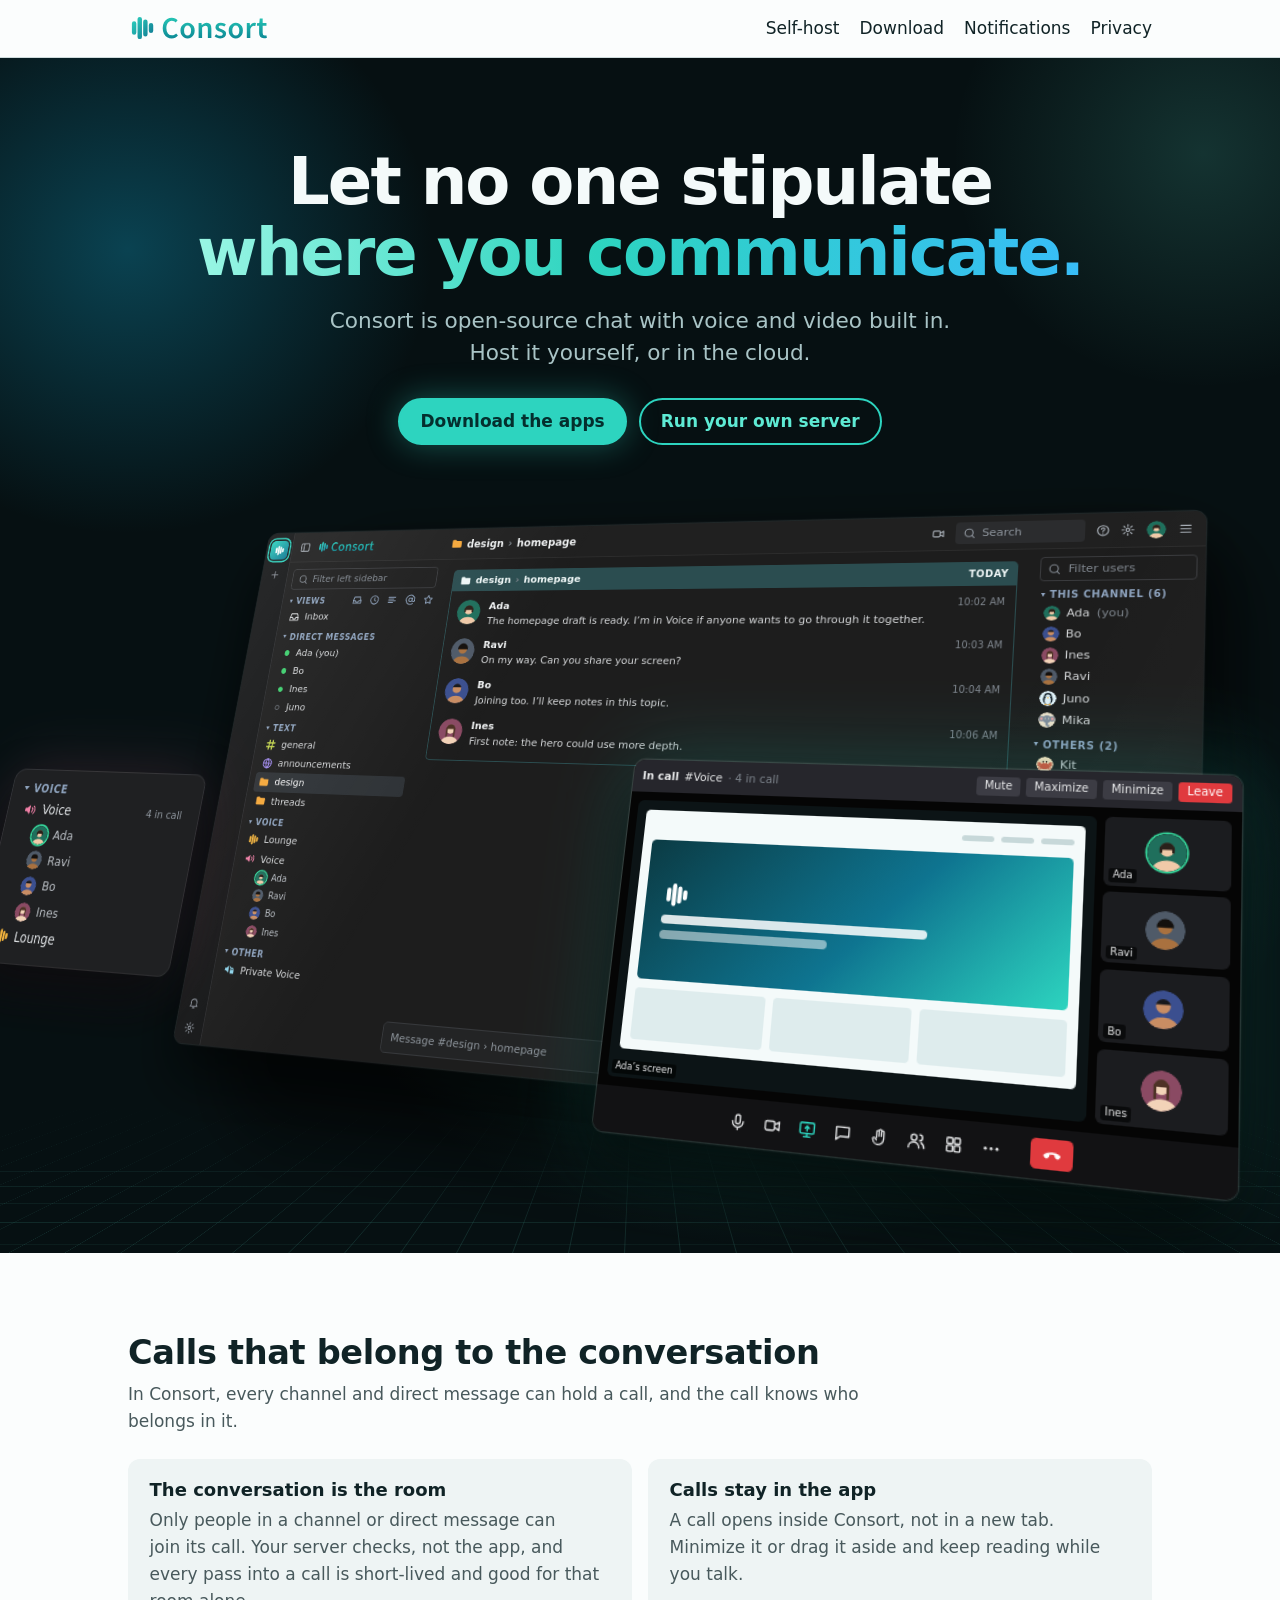
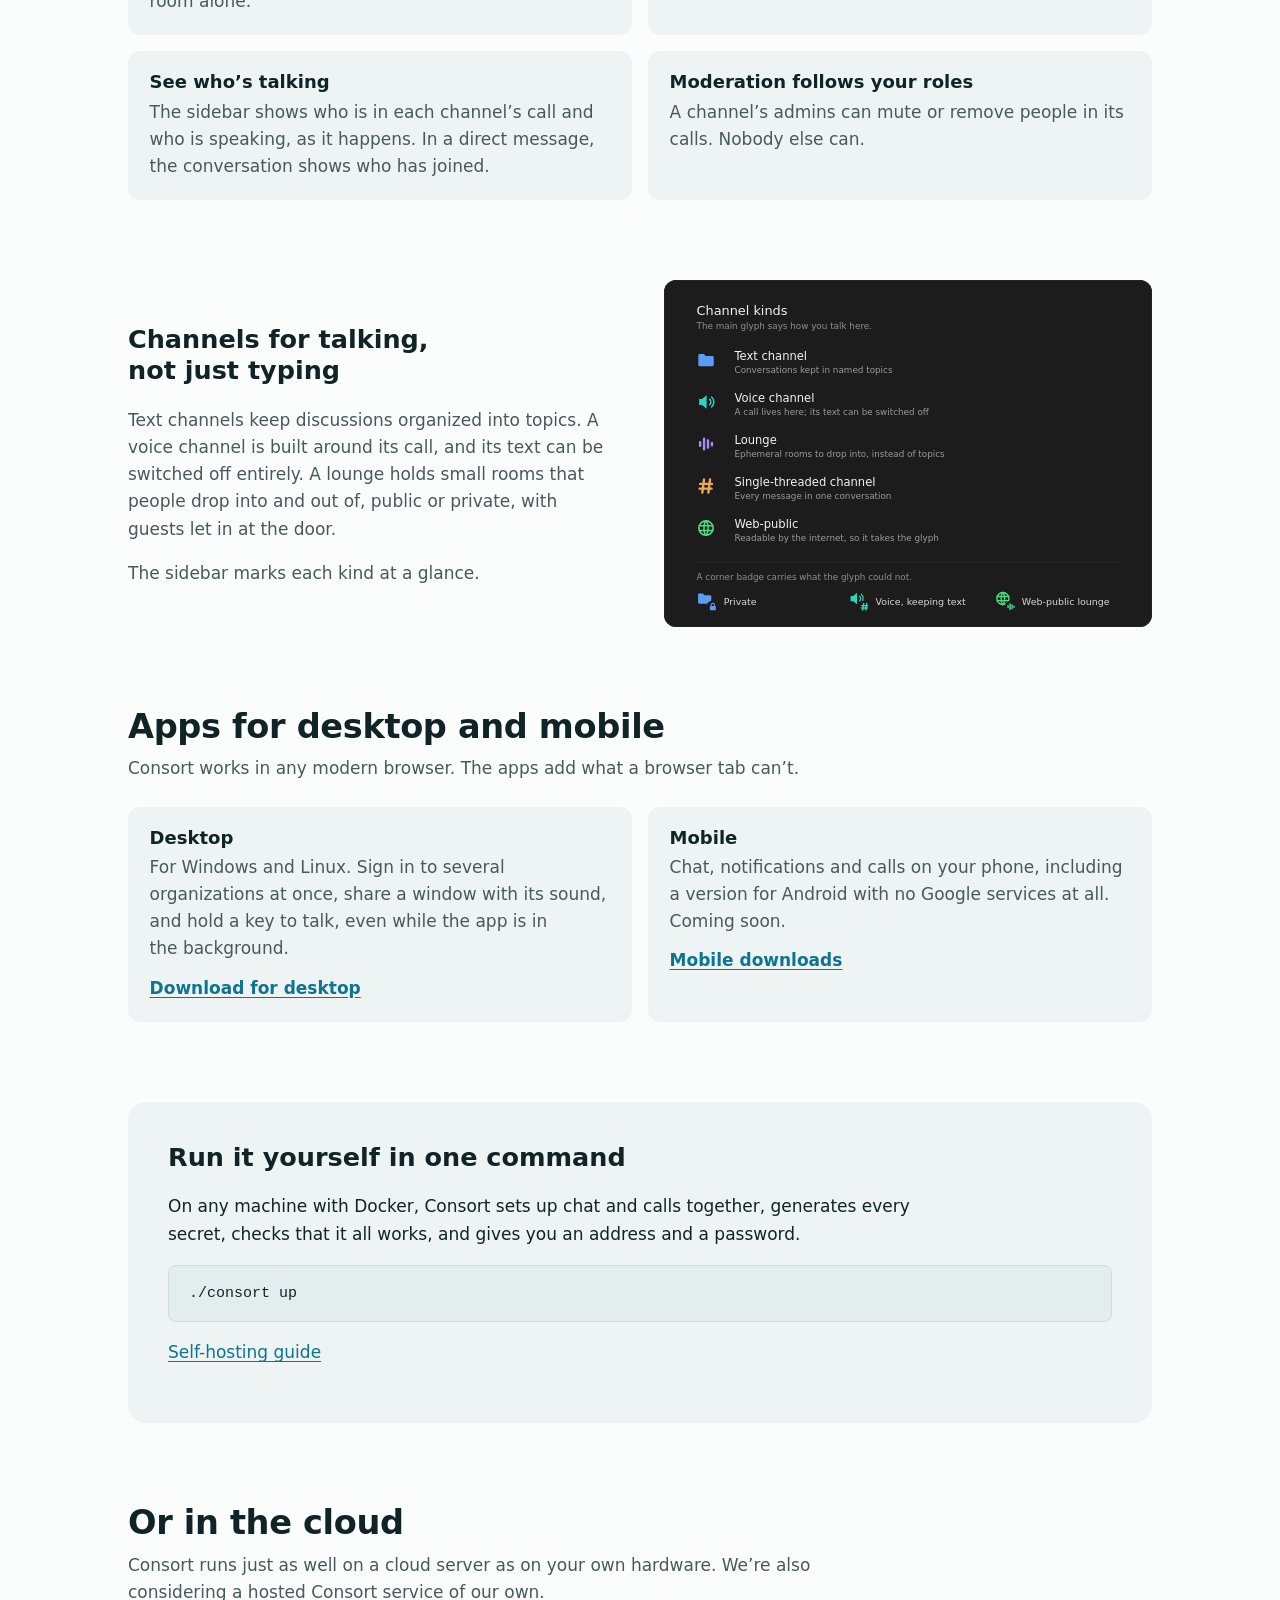
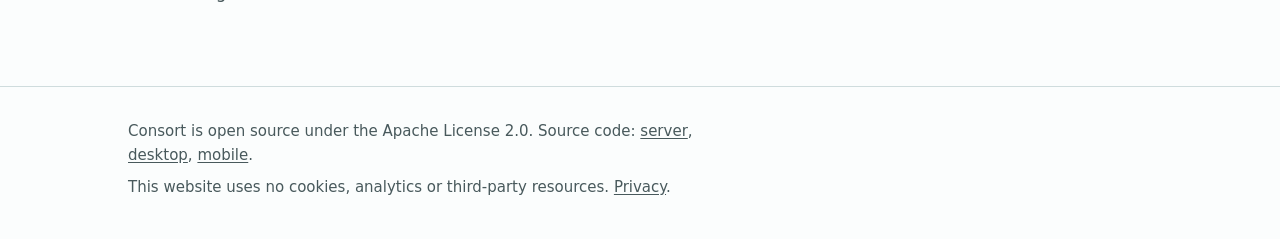
==== commit 4d75ff6c: "Mark the hero's design channel as a channel with topics The mockup shows people talking in the homep" ====
--- a/index.html
+++ b/index.html
@@ -91,7 +91,7 @@
                   <svg class="ico"><use href="#i-sidebar"/></svg>
                   <img class="app-logo" src="assets/consort-logo.svg" alt="" width="70" height="14">
                 </div>
-                <div class="app-crumb"><svg class="ico c-hash"><use href="#i-hash"/></svg>design <span class="dim">›</span> homepage</div>
+                <div class="app-crumb"><svg class="ico c-folder"><use href="#i-folder"/></svg>design <span class="dim">›</span> homepage</div>
                 <span class="grow"></span>
                 <svg class="ico"><use href="#i-cam"/></svg>
                 <span class="app-search"><svg class="ico"><use href="#i-search"/></svg>Search</span>
@@ -113,7 +113,7 @@
                 <div class="sec">TEXT</div>
                 <div class="row"><svg class="ico c-hash"><use href="#i-hash"/></svg>general</div>
                 <div class="row"><svg class="ico c-globe"><use href="#i-globe"/></svg>announcements</div>
-                <div class="row on"><svg class="ico c-hash"><use href="#i-hash"/></svg>design</div>
+                <div class="row on"><svg class="ico c-folder"><use href="#i-folder"/></svg>design</div>
                 <div class="row"><svg class="ico c-folder"><use href="#i-folder"/></svg>threads</div>
                 <div class="sec">VOICE</div>
                 <div class="row"><svg class="ico c-lounge"><use href="#i-lounge"/></svg>Lounge</div>
@@ -127,7 +127,7 @@
               </div>
 
               <div class="app-main">
-                <div class="recip"><svg class="ico"><use href="#i-hash"/></svg>design <span class="dim">›</span> homepage <span class="when">TODAY</span></div>
+                <div class="recip"><svg class="ico"><use href="#i-folder"/></svg>design <span class="dim">›</span> homepage <span class="when">TODAY</span></div>
                 <div class="msgs">
                   <div class="msg">
                     <img class="av" src="assets/media/avatars/ada.svg" alt="" width="64" height="64">
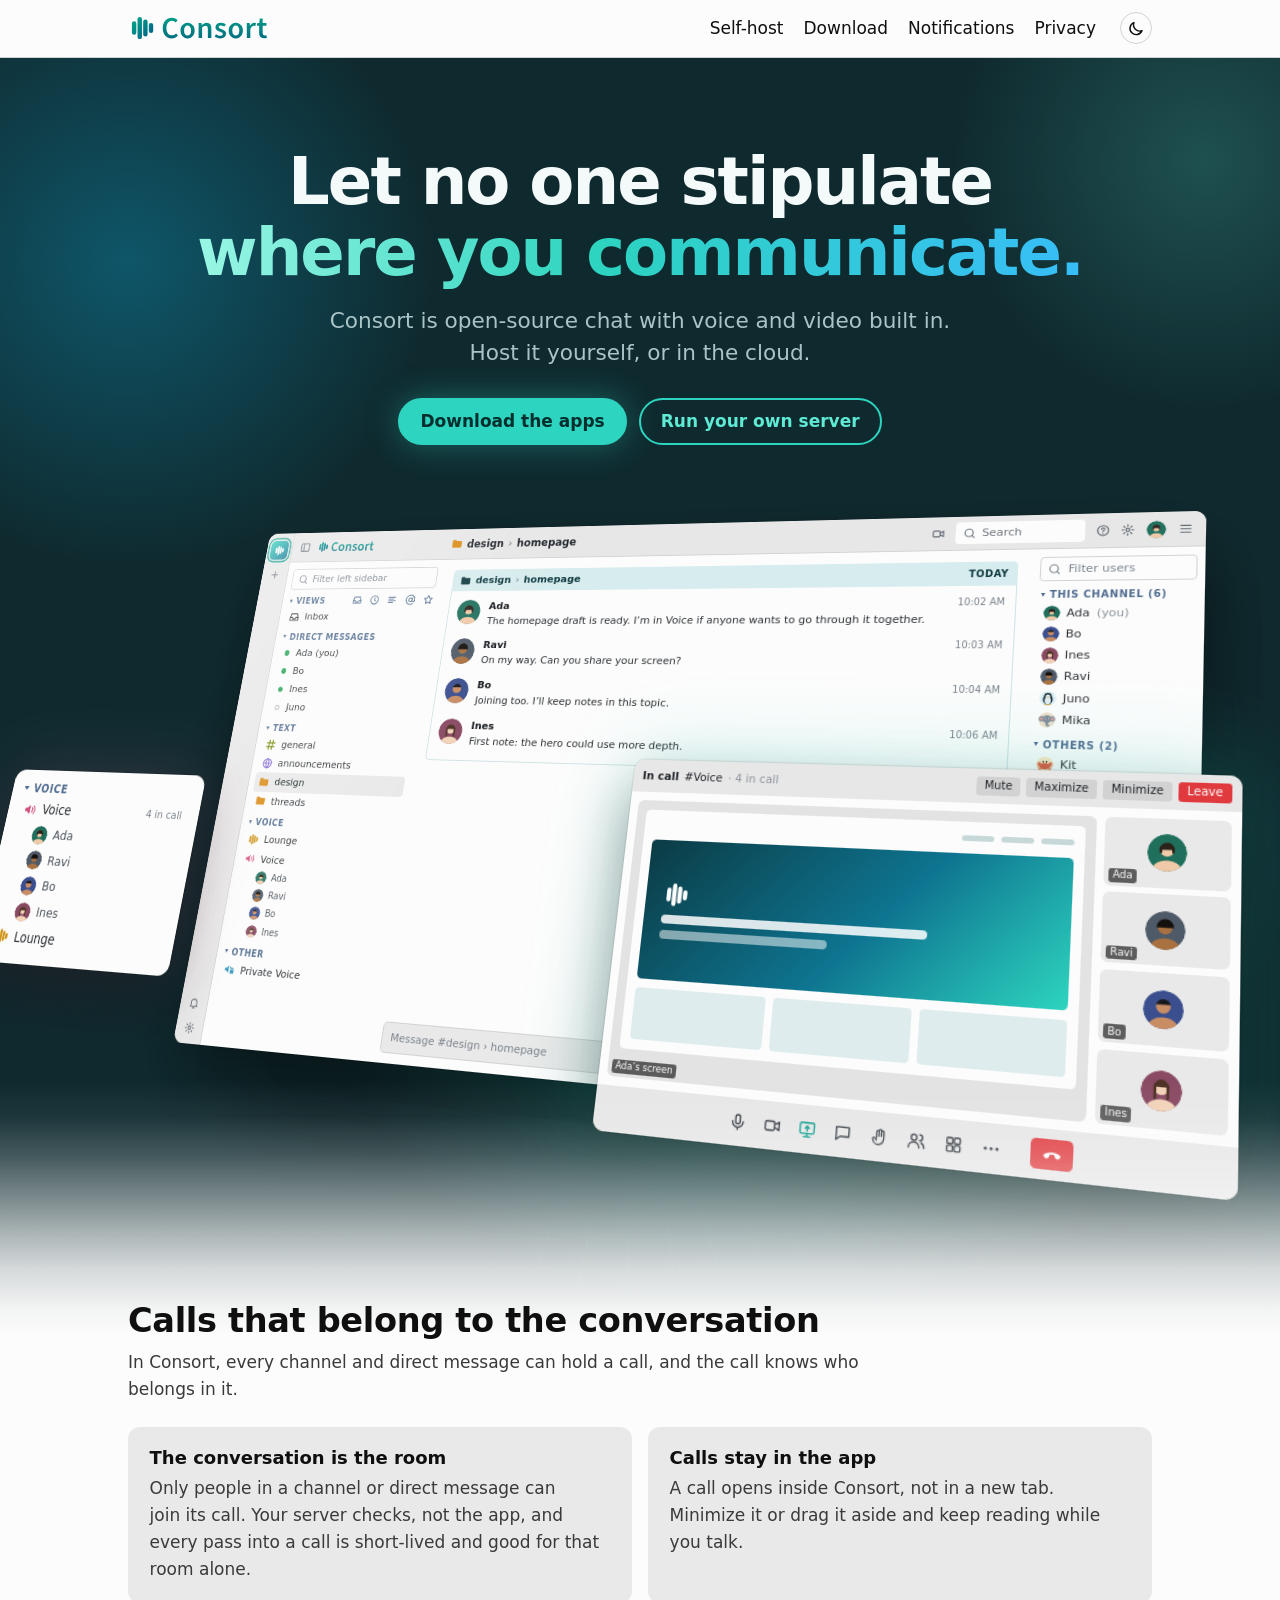
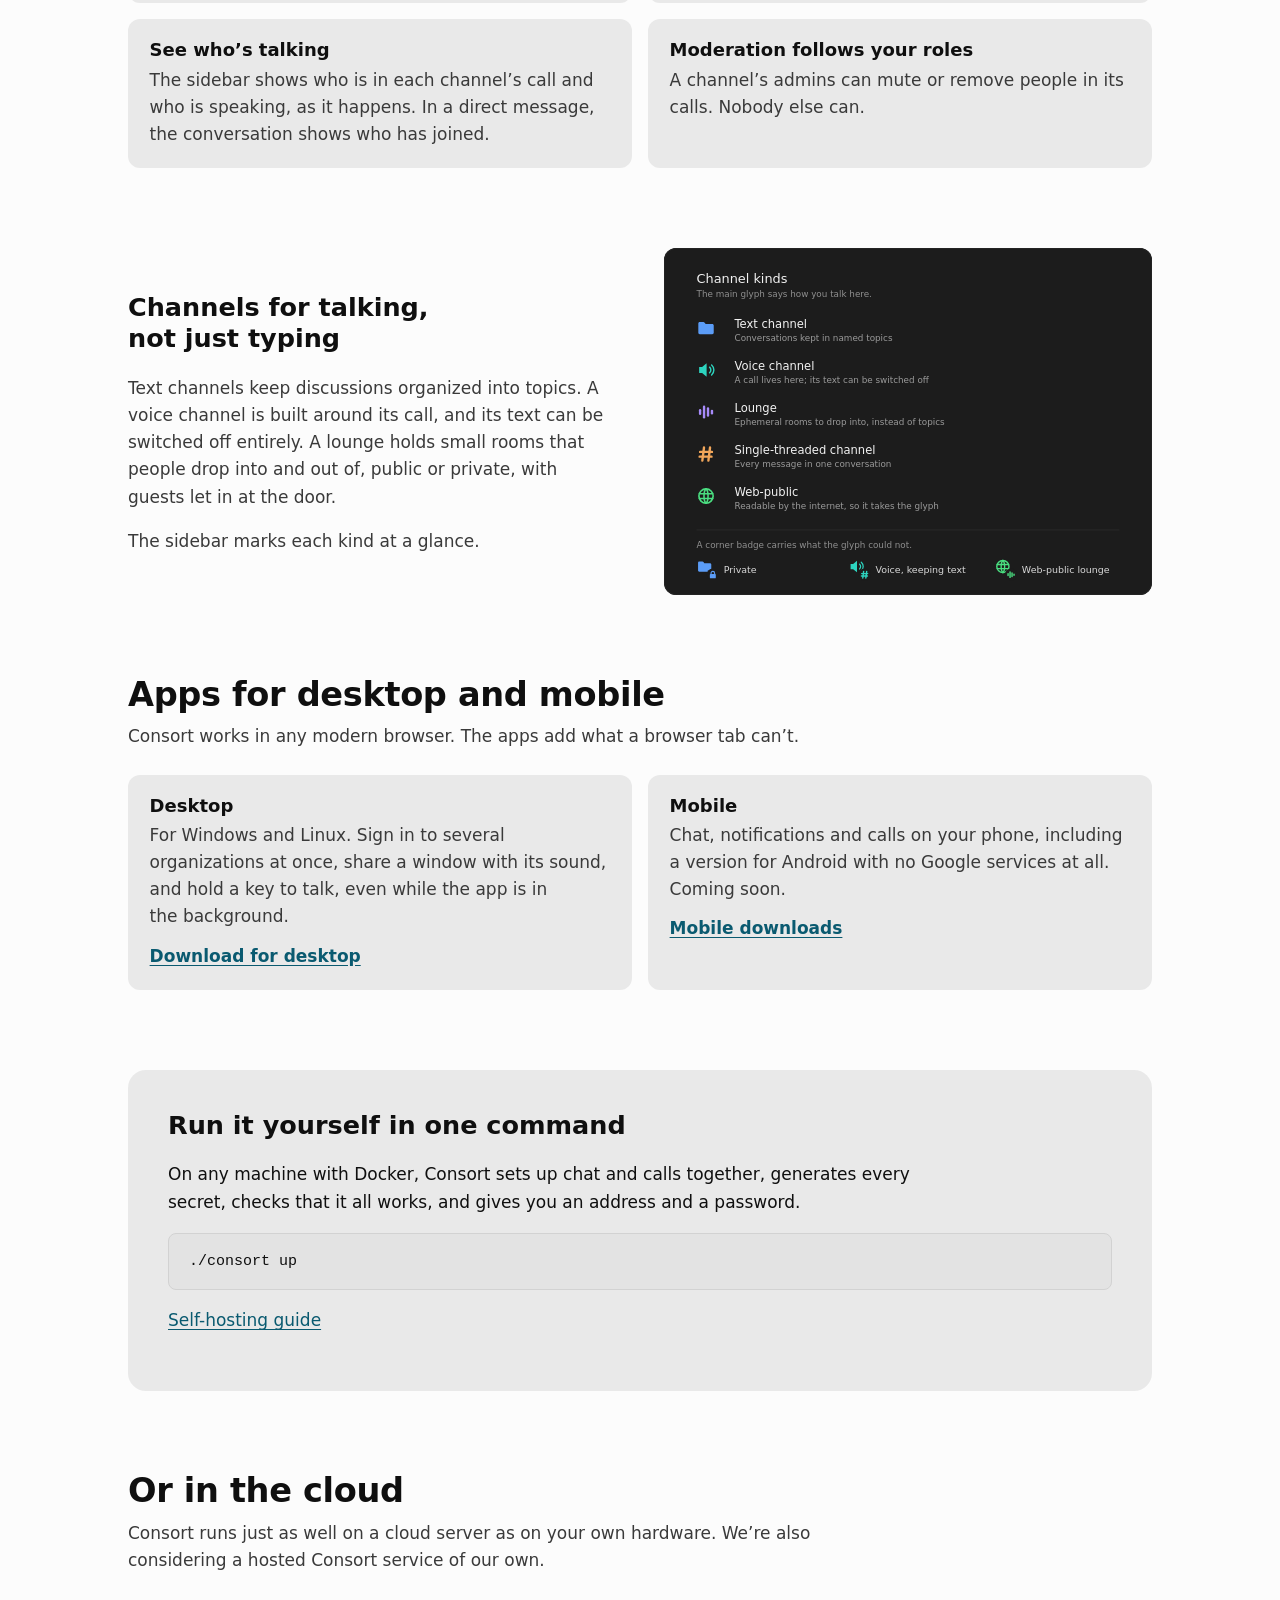
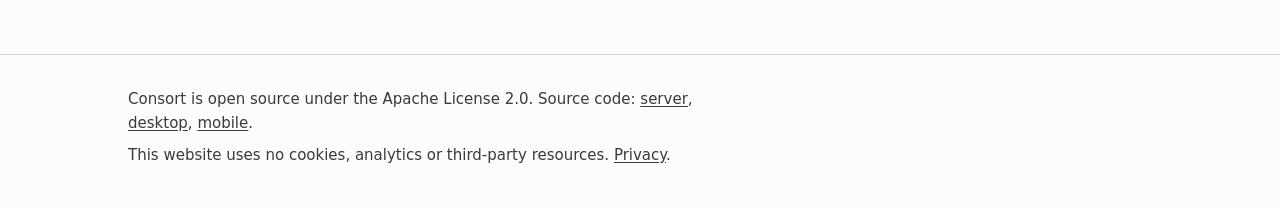
==== commit 38bfdc93: "Add a theme switcher and an interactive, scroll-linked home page hero - A light/dark button in every" ====
--- a/index.html
+++ b/index.html
@@ -3,12 +3,14 @@
 <head>
   <meta charset="utf-8">
   <meta name="viewport" content="width=device-width, initial-scale=1">
-  <meta http-equiv="Content-Security-Policy" content="default-src 'none'; style-src 'self'; img-src 'self'; base-uri 'none'; form-action 'none'">
+  <meta http-equiv="Content-Security-Policy" content="default-src 'none'; script-src 'self'; style-src 'self'; img-src 'self'; base-uri 'none'; form-action 'none'">
   <meta name="referrer" content="no-referrer">
   <title>Consort: voice, video and chat</title>
   <meta name="description" content="Consort is open-source team chat with voice and video calls built in. Run it on your own server, with apps for desktop and mobile.">
   <link rel="icon" href="assets/favicon.svg" type="image/svg+xml">
   <link rel="stylesheet" href="assets/style.css">
+  <script src="assets/theme.js"></script>
+  <script src="assets/hero.js" defer></script>
 </head>
 <body>
   <a class="skip-link" href="#main">Skip to content</a>
@@ -56,6 +58,10 @@
           <li><a href="privacy/">Privacy</a></li>
         </ul>
       </nav>
+      <button class="theme-toggle" type="button" aria-label="Dark theme" aria-pressed="false" hidden>
+        <svg class="icon-moon" viewBox="0 0 24 24" aria-hidden="true" focusable="false"><path d="M20.5 14.5A8.5 8.5 0 0 1 9.5 3.5a8.5 8.5 0 1 0 11 11z"/></svg>
+        <svg class="icon-sun" viewBox="0 0 24 24" aria-hidden="true" focusable="false"><circle cx="12" cy="12" r="4"/><path d="M12 2.5v2M12 19.5v2M2.5 12h2M19.5 12h2M5.3 5.3l1.4 1.4M17.3 17.3l1.4 1.4M5.3 18.7l1.4-1.4M17.3 6.7l1.4-1.4"/></svg>
+      </button>
     </div>
   </header>
 
@@ -151,6 +157,7 @@
                   </div>
                 </div>
                 <div class="compose">Message #design › homepage</div>
+                <div class="call-dock"><svg class="ico c-voice"><use href="#i-voice"/></svg><b>In call</b> #Voice <span class="dim">· 4 in call</span><span class="grow"></span><button type="button" class="pill" data-call="restore" tabindex="-1">Restore</button></div>
               </div>
 
               <div class="app-users">
@@ -170,7 +177,7 @@
             </div>
 
             <div class="call">
-              <div class="call-head"><b>In call</b> #Voice <span class="dim">· 4 in call</span><span class="grow"></span><span class="pill">Mute</span><span class="pill">Maximize</span><span class="pill">Minimize</span><span class="pill leave">Leave</span></div>
+              <div class="call-head"><b>In call</b> #Voice <span class="dim">· 4 in call</span><span class="grow"></span><span class="pill">Mute</span><span class="pill">Maximize</span><button type="button" class="pill" data-call="minimize" tabindex="-1">Minimize</button><span class="pill leave">Leave</span></div>
               <div class="call-body">
                 <div class="share">
                   <div class="share-page">
--- a/assets/style.css
+++ b/assets/style.css
@@ -1,17 +1,23 @@
 /* Consort website. Plain CSS, no external resources. */
 
+/*
+  The theme comes from data-theme on <html>, which assets/theme.js sets
+  from the visitor's choice or the system setting before the page draws.
+  Without scripts the page is light.
+*/
 :root {
-  color-scheme: light dark;
-
-  --bg: #fbfdfd;
-  --surface: #eef4f4;
-  --text: #102326;
-  --muted: #48595c;
-  --border: #cfdcdd;
-  --accent: #0e7490;
-  --accent-hover: #0b5d73;
+  color-scheme: light;
+
+  --bg: #fcfcfc;
+  --header-bg: #e7e7e7;
+  --surface: #e9e9e9;
+  --text: #0f0f0f;
+  --muted: #3a3a3a;
+  --border: #d2d2d2;
+  --accent: #0a5a70;
+  --accent-hover: #07475a;
   --on-accent: #ffffff;
-  --code-bg: #e4eded;
+  --code-bg: #e3e3e3;
   --note-bg: #fff6db;
   --note-border: #b88600;
   --note-text: #3d2e00;
@@ -24,21 +30,22 @@
   --gutter: clamp(1rem, 4vw, 2rem);
 }
 
-@media (prefers-color-scheme: dark) {
-  :root {
-    --bg: #0c1517;
-    --surface: #152326;
-    --text: #e4eced;
-    --muted: #a3b4b6;
-    --border: #2a3c3f;
-    --accent: #2dd4bf;
-    --accent-hover: #5eead4;
-    --on-accent: #042f2e;
-    --code-bg: #0f1c1f;
-    --note-bg: #2b2208;
-    --note-border: #d9a520;
-    --note-text: #f6e7b8;
-  }
+:root[data-theme="dark"] {
+  color-scheme: dark;
+
+  --bg: #141414;
+  --header-bg: #1b1b1b;
+  --surface: #1f1f1f;
+  --text: #e8e8e8;
+  --muted: #a8a8a8;
+  --border: #333333;
+  --accent: #2dd4bf;
+  --accent-hover: #5eead4;
+  --on-accent: #042f2e;
+  --code-bg: #1a1a1a;
+  --note-bg: #2b2208;
+  --note-border: #d9a520;
+  --note-text: #f6e7b8;
 }
 
 *,
@@ -50,6 +57,8 @@
 html {
   -webkit-text-size-adjust: 100%;
   text-size-adjust: 100%;
+  /* Keep in-page jumps clear of the sticky header. */
+  scroll-padding-top: 6rem;
 }
 
 body {
@@ -135,8 +144,18 @@
 
 /* Header and footer */
 
+/* A solid bar that stays at the top of the page. */
 .site-header {
+  position: sticky;
+  top: 0;
+  z-index: 9;
   border-bottom: 1px solid var(--border);
+  background: var(--header-bg);
+}
+
+/* In the light theme, the bar shares the page's gray. */
+:root:not([data-theme="dark"]) .site-header {
+  background: var(--bg);
 }
 
 .site-header .wrap {
@@ -158,6 +177,66 @@
   display: block;
   width: auto;
   height: 28px;
+}
+
+/* The logo's bright teal washes out on the light page, so deepen it. */
+:root:not([data-theme="dark"]) .brand img {
+  filter: brightness(0.66) saturate(2.2);
+}
+
+/* The theme button, shown by assets/theme.js. It shows the moon in the
+   light theme and the sun in the dark one. */
+.theme-toggle {
+  display: inline-grid;
+  place-items: center;
+  width: 2rem;
+  height: 2rem;
+  margin-block: -0.25rem;
+  padding: 0;
+  border: 1px solid var(--border);
+  border-radius: 50%;
+  background: transparent;
+  color: var(--text);
+  cursor: pointer;
+}
+
+.theme-toggle:hover {
+  border-color: var(--accent);
+  color: var(--accent);
+}
+
+.theme-toggle[hidden],
+.theme-toggle[aria-pressed="true"] .icon-moon,
+.theme-toggle[aria-pressed="false"] .icon-sun {
+  display: none;
+}
+
+.theme-toggle svg {
+  width: 1.1rem;
+  height: 1.1rem;
+  fill: none;
+  stroke: currentColor;
+  stroke-width: 2;
+  stroke-linecap: round;
+  stroke-linejoin: round;
+}
+
+.site-nav {
+  margin-left: auto;
+}
+
+/* On narrow screens the button joins the logo's row and the links get
+   their own. */
+@media (max-width: 40rem) {
+  .theme-toggle {
+    order: 1;
+  }
+
+  .site-nav {
+    order: 2;
+    flex-basis: 100%;
+    margin-left: 0;
+  }
 }
 
 .site-nav ul {
@@ -401,17 +480,53 @@
   The scene is 100em wide.
 */
 
+/*
+  The stage fades out into the page at the bottom. The fade uses eased stops
+  so its end shows no line, and the extra bottom padding gives the app's
+  shadows room to fade out instead of being clipped by the hero's edge.
+*/
 .hero {
   position: relative;
   isolation: isolate;
-  overflow: hidden;
-  padding-bottom: clamp(2.5rem, 7vw, 5rem);
+  /* clip, not hidden: hidden would make the hero a scroll container, and
+     the scroll animations below would follow it instead of the page. */
+  overflow: clip;
+  padding-bottom: clamp(6rem, 16vw, 10rem);
   background:
     radial-gradient(50% 42% at 60% 70%, rgb(45 212 191 / 0.3), transparent 70%),
     radial-gradient(34% 34% at 10% 16%, rgb(14 116 144 / 0.5), transparent 70%),
     radial-gradient(28% 28% at 94% 8%, rgb(94 234 212 / 0.16), transparent 70%),
     #061012;
   color: #e6f0f1;
+}
+
+/* The light theme's stage is a lighter teal. */
+:root:not([data-theme="dark"]) .hero {
+  background:
+    radial-gradient(50% 42% at 60% 70%, rgb(45 212 191 / 0.34), transparent 70%),
+    radial-gradient(34% 34% at 10% 16%, rgb(14 116 144 / 0.6), transparent 70%),
+    radial-gradient(28% 28% at 94% 8%, rgb(94 234 212 / 0.2), transparent 70%),
+    #0f2a2f;
+}
+
+.hero::after {
+  content: "";
+  position: absolute;
+  z-index: 1;
+  /* Reach a pixel past the edge so a fractional hero height shows no sliver. */
+  inset: auto 0 -1px;
+  height: clamp(9rem, 26vw, 16rem);
+  background: linear-gradient(
+    color-mix(in srgb, var(--bg) 0%, transparent),
+    color-mix(in srgb, var(--bg) 6%, transparent) 15%,
+    color-mix(in srgb, var(--bg) 22%, transparent) 30%,
+    color-mix(in srgb, var(--bg) 43%, transparent) 45%,
+    color-mix(in srgb, var(--bg) 65%, transparent) 60%,
+    color-mix(in srgb, var(--bg) 84%, transparent) 75%,
+    color-mix(in srgb, var(--bg) 96%, transparent) 90%,
+    var(--bg)
+  );
+  pointer-events: none;
 }
 
 .hero::before {
@@ -1009,6 +1124,69 @@
   color: #fff;
 }
 
+/*
+  Minimize and Restore. assets/hero.js toggles .call-minimized on the
+  scene: the call shrinks away and a dock slides in under the message box.
+*/
+
+button.pill {
+  border: 0;
+  color: inherit;
+  font-family: inherit;
+  line-height: inherit;
+  cursor: pointer;
+}
+
+button.pill:hover {
+  box-shadow: inset 0 0 0 0.08em currentColor;
+}
+
+.call {
+  transform-origin: 15% 100%;
+  transition: opacity 0.35s ease, scale 0.45s cubic-bezier(0.3, 0.7, 0.2, 1), visibility 0s;
+}
+
+.call-minimized .call {
+  opacity: 0;
+  scale: 0.25;
+  visibility: hidden;
+  transition: opacity 0.3s ease, scale 0.4s cubic-bezier(0.5, 0, 0.7, 0.4), visibility 0s 0.4s;
+}
+
+.compose {
+  transition: bottom 0.3s ease;
+}
+
+.call-minimized .compose {
+  bottom: 3.7em;
+}
+
+/* The dock slides with bottom, not translate: a transformed element in
+   the tilted window doesn't receive clicks in Chromium. */
+.call-dock {
+  position: absolute;
+  right: 1.2em;
+  bottom: -1.5em;
+  left: 1.2em;
+  display: flex;
+  align-items: center;
+  gap: 0.5em;
+  padding: 0.35em 0.4em 0.35em 0.8em;
+  border-radius: 0.45em;
+  background: #26262c;
+  color: #e9eaeb;
+  opacity: 0;
+  visibility: hidden;
+  transition: opacity 0.25s ease, bottom 0.25s ease, visibility 0s 0.25s;
+}
+
+.call-minimized .call-dock {
+  bottom: 0.9em;
+  opacity: 1;
+  visibility: visible;
+  transition: opacity 0.3s ease 0.2s, bottom 0.3s ease 0.2s, visibility 0s 0.2s;
+}
+
 /* The voice channel, lifted out of the sidebar */
 
 .callout {
@@ -1051,29 +1229,154 @@
   font-size: 0.8em;
 }
 
-/* Speaking rings take turns; with reduced motion, one stays lit. */
+/* In the light theme, the mockup shows the app's light theme. */
+
+:root:not([data-theme="dark"]) {
+  .scene-shadow {
+    background: rgb(0 0 0 / 0.2);
+    box-shadow: 0 0 7em 5em rgb(0 0 0 / 0.16);
+  }
+
+  /* Surfaces use the site's own grays so the app and the page share one luma. */
+  .scene .app {
+    background: var(--bg);
+    color: #2b2f33;
+    box-shadow:
+      0 0 0 0.1em rgb(0 0 0 / 0.08),
+      0 3em 6em rgb(0 0 0 / 0.35);
+  }
+
+  .scene .app::after {
+    background: linear-gradient(115deg, rgb(255 255 255 / 0.3), transparent 32%, transparent 72%, rgb(255 255 255 / 0.12));
+  }
+
+  .scene .app-rail {
+    background: var(--header-bg);
+    border-right-color: var(--border);
+    color: #5f6770;
+  }
+
+  .scene .rail-org {
+    box-shadow: 0 0 0 0.15em var(--header-bg), 0 0 0 0.3em #0e9f8f;
+  }
+
+  .scene .app-top {
+    background: var(--header-bg);
+    border-bottom-color: var(--border);
+    color: #5f6770;
+  }
+
+  .scene .app-logo {
+    filter: brightness(0.66) saturate(2.2);
+  }
+
+  .scene .app-crumb { color: #1f2328; }
+  .scene .dim { color: #8a929b; }
+
+  .scene .app-search {
+    background: var(--bg);
+    color: #6b737c;
+  }
+
+  .scene .field {
+    border-color: var(--border);
+    color: #7a828b;
+  }
+
+  .scene .sec { color: #4f6b8f; }
+
+  .scene .row.on {
+    background: var(--surface);
+    color: #0f1a1d;
+  }
+
+  .scene .row.sub { color: #4b535b; }
+  .scene .presence { border-color: #9aa1a8; }
+  .scene .presence.live { border-color: #22a355; background: #22a355; }
+
+  .scene .c-hash { color: #7f8f0e; }
+  .scene .c-globe { color: #7b5fd6; }
+  .scene .c-folder { color: #d98a10; }
+  .scene .c-lounge { color: #cf9215; }
+  .scene .c-voice { color: #d4507f; }
+  .scene .c-private { color: #2f97bd; }
+
+  .scene .recip {
+    background: #d7ecee;
+    color: #0f3a3f;
+  }
+
+  .scene .msgs { border-color: #cfe3e5; }
+  .scene .msg-head { color: #15191d; }
+  .scene .msg-head .when { color: #7a828b; }
+
+  .scene .compose {
+    border-color: var(--border);
+    background: var(--surface);
+    color: #7a828b;
+  }
+
+  .scene .invite { color: #2f6fb0; }
+
+  .scene .call {
+    background: var(--bg);
+    color: #1f2328;
+    box-shadow:
+      0 0 0 0.1em rgb(0 0 0 / 0.08),
+      0 2.5em 5em rgb(0 0 0 / 0.35),
+      0 0 7em rgb(45 212 191 / 0.25);
+  }
+
+  .scene .call-head { background: var(--header-bg); }
+  .scene .pill { background: var(--border); }
+  .scene .pill.leave { background: #e03a3e; color: #fff; }
+  .scene .share { background: var(--code-bg); }
+  .scene .share-page { background: var(--bg); }
+  .scene .tile { background: var(--surface); }
+  .scene .tile-name { color: #fff; }
+
+  .scene .call-bar {
+    background: var(--header-bg);
+    color: #3b4148;
+  }
+
+  .scene .call-bar .on { color: #0e9f8f; }
+
+  .scene .callout {
+    background: var(--bg);
+    color: #2b2f33;
+    box-shadow:
+      0 0 0 0.08em rgb(0 0 0 / 0.08),
+      0 2em 4em rgb(0 0 0 / 0.35),
+      0 0 5em rgb(239 127 166 / 0.18);
+  }
+
+  .scene .callout-count { color: #7a828b; }
+
+  .scene .call-dock {
+    background: var(--header-bg);
+    color: #1f2328;
+  }
+}
+
+/* The scene drifts and the speaking rings take turns. This plays even
+   with reduced motion turned on. assets/hero.js also tilts the scene
+   toward the mouse, through --tilt-x, --tilt-y and --tilt. */
+
+.scene {
+  animation: drift 18s ease-in-out infinite alternate;
+  rotate: var(--tilt-x, 0) var(--tilt-y, 1) 0 var(--tilt, 0deg);
+  transition: rotate 0.8s cubic-bezier(0.2, 0.7, 0.2, 1);
+}
 
 .ring {
   border-radius: 50%;
-}
-
-.ring.r1 {
-  box-shadow: 0 0 0 0.14em #34d399;
-}
-
-@media (prefers-reduced-motion: no-preference) {
-  .scene {
-    animation: drift 18s ease-in-out infinite alternate;
-  }
-
-  .ring {
-    animation: speak 8s ease-in-out infinite;
-  }
-
-  .ring.r2 { animation-delay: 2s; }
-  .ring.r3 { animation-delay: 4s; }
-  .ring.r4 { animation-delay: 6s; }
-}
+  animation: speak 8s ease-in-out infinite;
+}
+
+.ring.r2 { animation-delay: 2s; }
+.ring.r3 { animation-delay: 4s; }
+.ring.r4 { animation-delay: 6s; }
 
 @keyframes drift {
   from { transform: rotateX(20deg) rotateY(-20deg) rotateZ(7deg); }
@@ -1083,6 +1386,79 @@
 @keyframes speak {
   0%, 25%, 100% { box-shadow: 0 0 0 0.14em rgb(52 211 153 / 0); }
   5%, 20% { box-shadow: 0 0 0 0.14em #34d399, 0 0 0.7em 0.15em rgb(52 211 153 / 0.55); }
+}
+
+/*
+  Scrolling down fades the hero's text, slides the call and the voice
+  panel up to the top of the window, and lets the window rise more slowly
+  than the page, so the section below, scrolling normally, slides over its
+  bottom. All of it follows --hero-scroll on <main>, which runs from 0 to
+  1 as the text scrolls off the top of the page. Browsers with scroll-driven animations
+  set it here; others get it from assets/hero.js.
+*/
+@property --hero-scroll {
+  syntax: "<number>";
+  inherits: true;
+  initial-value: 0;
+}
+
+.hero-copy {
+  opacity: calc(1 - min(1, var(--hero-scroll, 0) / 0.7));
+}
+
+/* The stage sinks through the page, ending with the window's bottom just
+   inside the hero's bottom edge, where the hero would clip it: the hero's
+   bottom padding plus 3em (the tilted window reaches lower than its box,
+   which leaves 9em of stage). It moves only by transform, so nothing on
+   the page changes position and the text below scrolls at normal speed. */
+.stage {
+  translate: 0 calc(var(--hero-scroll, 0) * (3em + clamp(6rem, 16vw, 10rem)));
+}
+
+/* The call and the voice panel rise faster than the window, ending near
+   its top. */
+.call {
+  translate: 0 calc(var(--hero-scroll, 0) * -21em);
+}
+
+.callout {
+  translate: 0 calc(var(--hero-scroll, 0) * -20em);
+}
+
+/* Fixed over the hero's faded bottom by its top padding plus 2rem, and
+   drawn above the hero, so the heading ends 2rem over the window's bottom.
+   The heading and intro let clicks through to the window underneath. */
+.hero + .wrap {
+  position: relative;
+  margin-top: calc(-1 * (clamp(3rem, 8vw, 5rem) + 2rem));
+  pointer-events: none;
+}
+
+.hero + .wrap > :not(:first-child),
+.hero + .wrap > :first-child > :not(h2, .section-intro) {
+  pointer-events: auto;
+}
+
+@supports (animation-timeline: view()) {
+  main:has(> .hero) {
+    timeline-scope: --hero-copy;
+    animation: hero-scroll linear both;
+    animation-timeline: --hero-copy;
+    animation-range: exit-crossing 0% exit-crossing 100%;
+  }
+
+  /* An inset of 0, because by default the range takes the page's
+     scroll-padding and the text would start faded. */
+  .hero-copy {
+    view-timeline-name: --hero-copy;
+    view-timeline-axis: block;
+    view-timeline-inset: 0;
+  }
+}
+
+@keyframes hero-scroll {
+  from { --hero-scroll: 0; }
+  to { --hero-scroll: 1; }
 }
 
 .split {
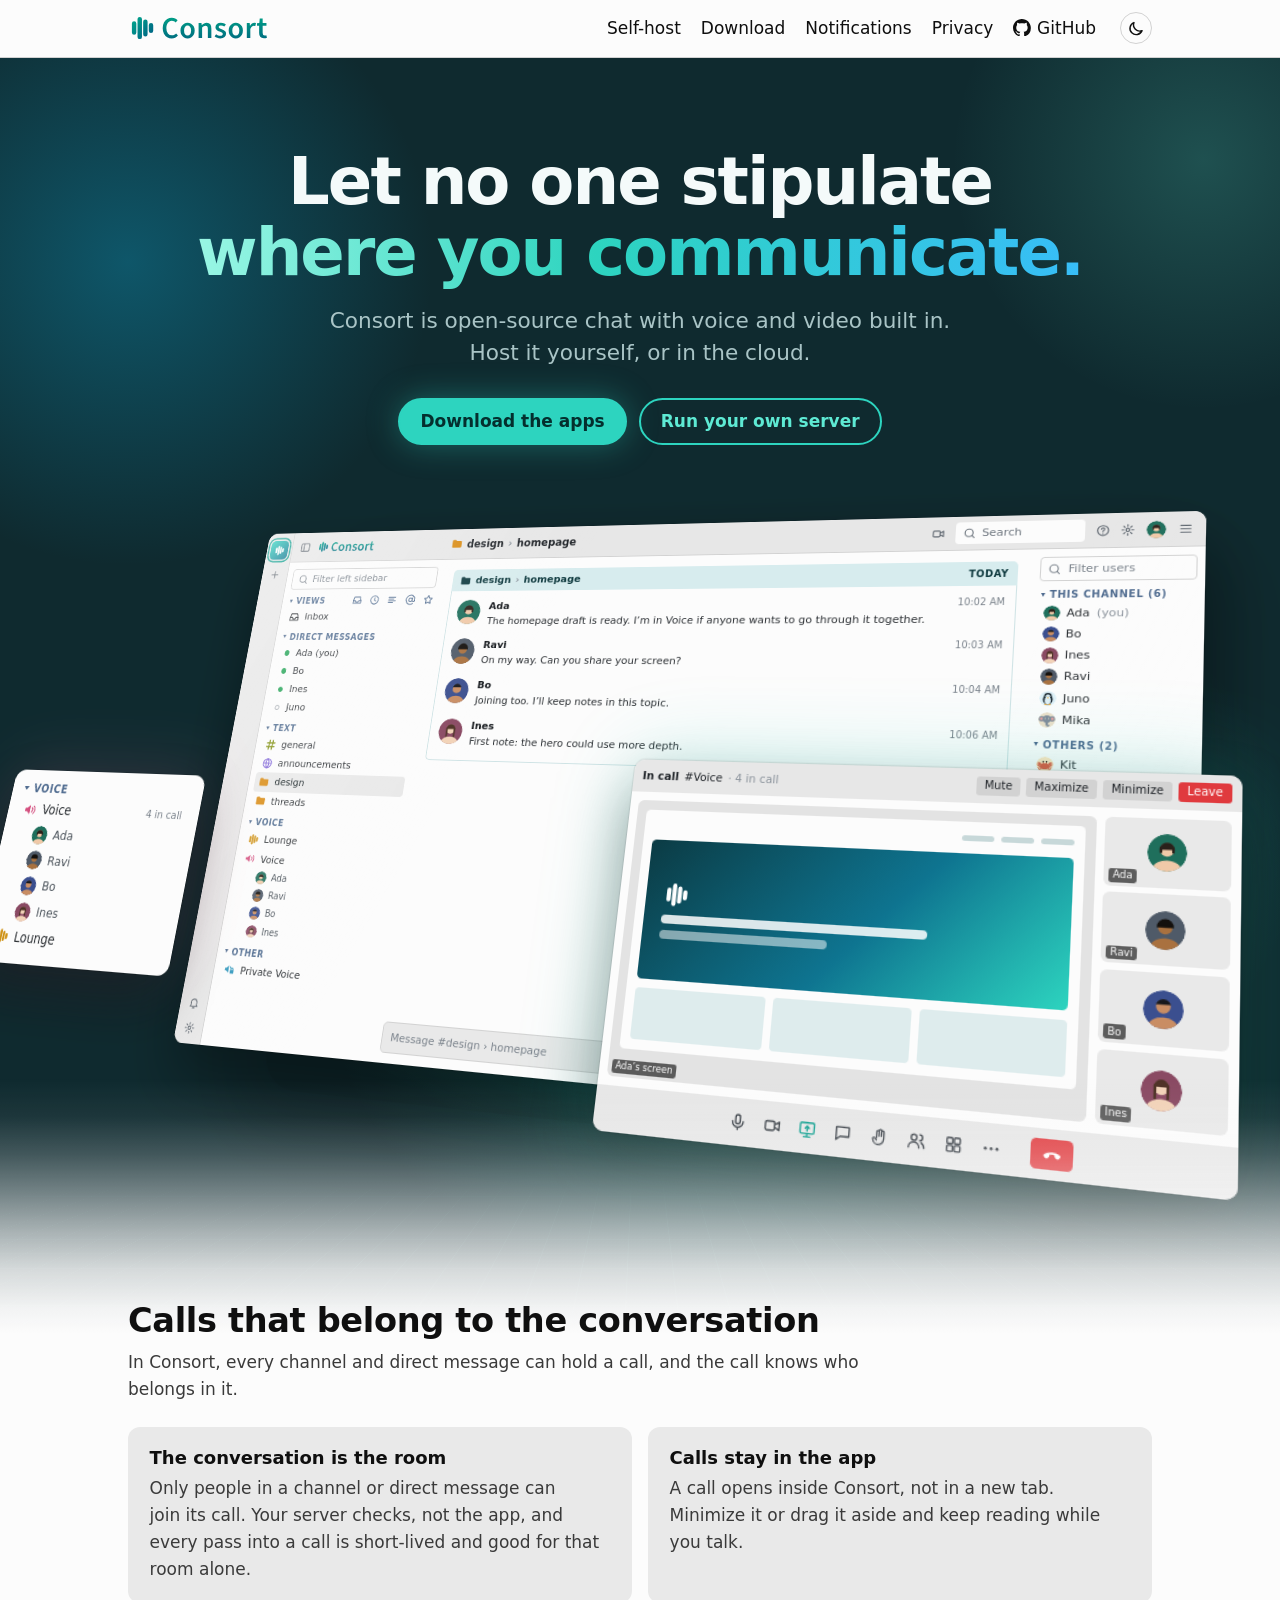
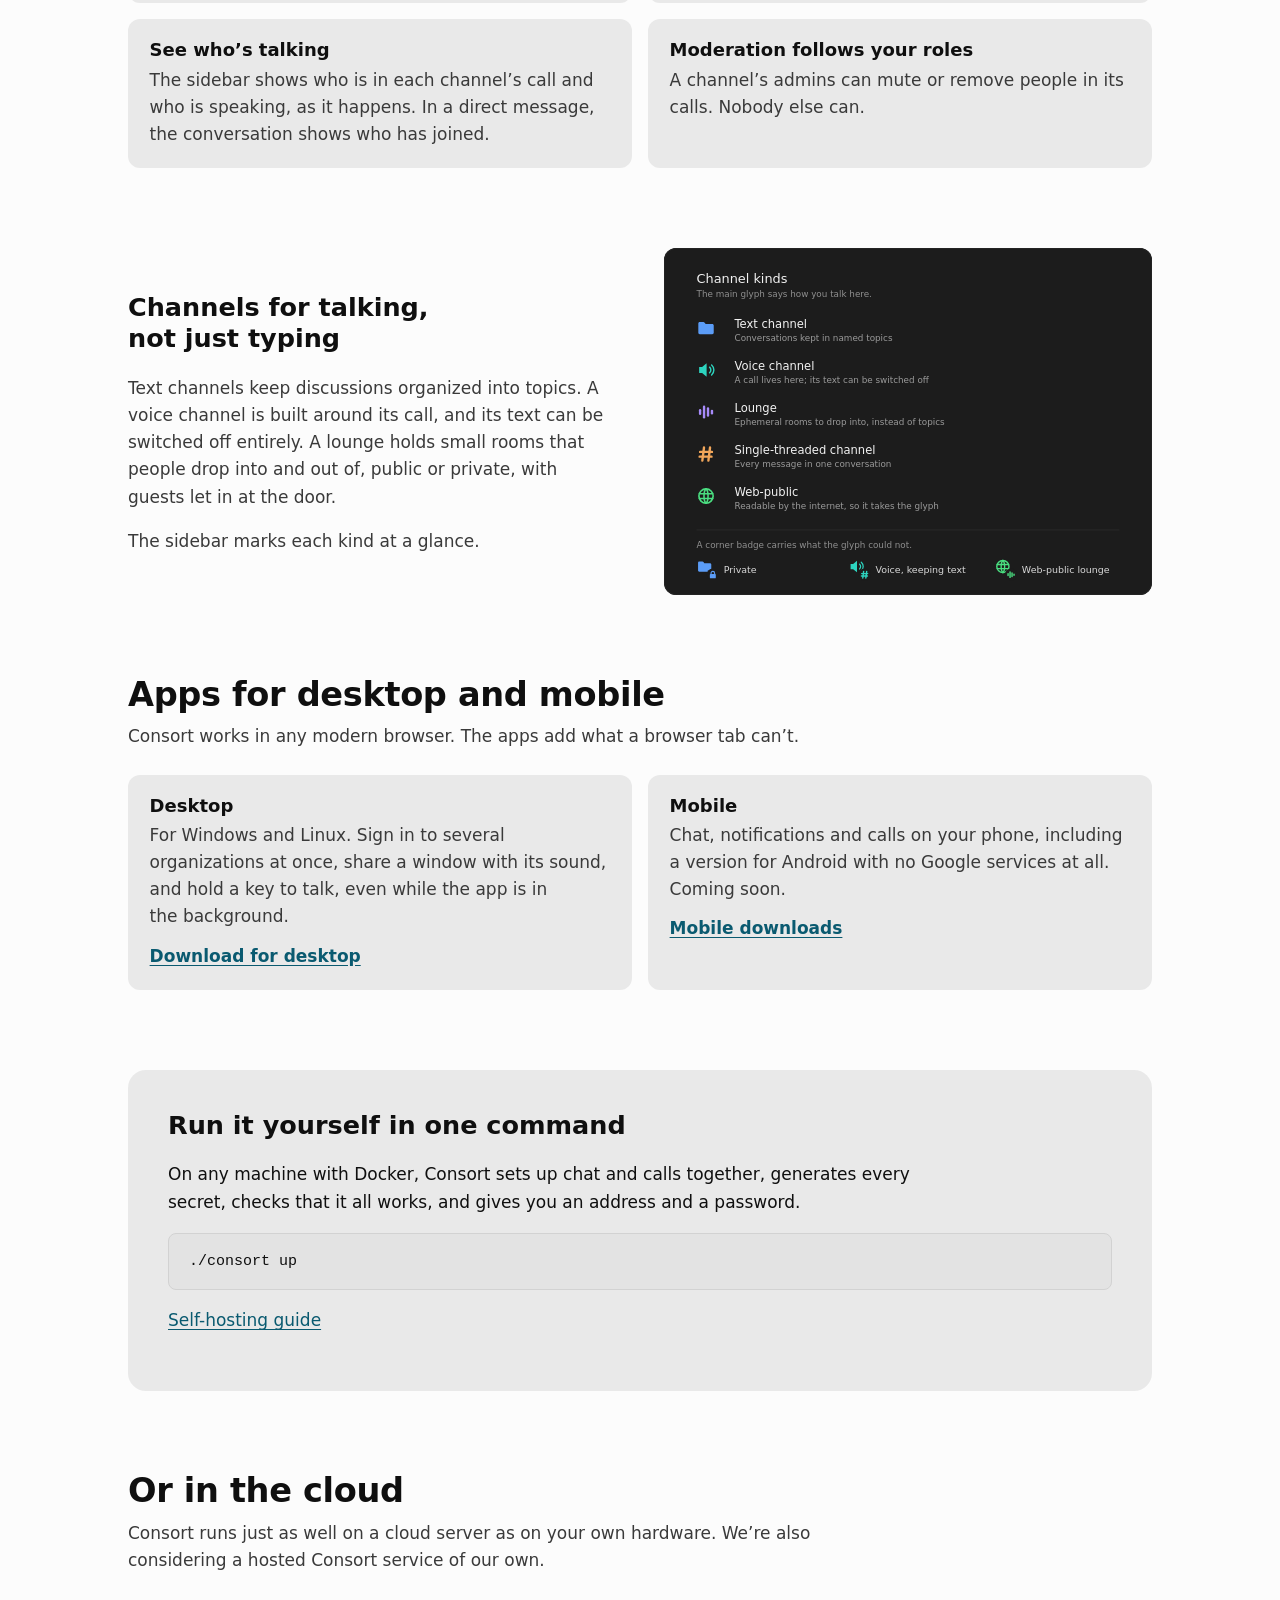
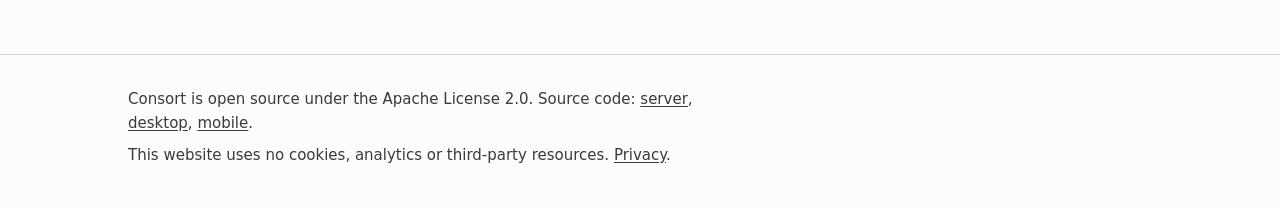
==== commit ee77c5fc: "Link the GitHub organization from every page's header The link shows GitHub's mark and name, and onl" ====
--- a/index.html
+++ b/index.html
@@ -56,6 +56,7 @@
           <li><a href="download/">Download</a></li>
           <li><a href="notifications/">Notifications</a></li>
           <li><a href="privacy/">Privacy</a></li>
+          <li><a class="nav-github" href="https://github.com/ConsortChat"><svg viewBox="0 0 16 16" aria-hidden="true" focusable="false"><path d="M8 0C3.58 0 0 3.58 0 8c0 3.54 2.29 6.53 5.47 7.59.4.07.55-.17.55-.38 0-.19-.01-.82-.01-1.49-2.01.37-2.53-.49-2.69-.94-.09-.23-.48-.94-.82-1.13-.28-.15-.68-.52-.01-.53.63-.01 1.08.58 1.23.82.72 1.21 1.87.87 2.33.66.07-.52.28-.87.51-1.07-1.78-.2-3.64-.89-3.64-3.95 0-.87.31-1.59.82-2.15-.08-.2-.36-1.02.08-2.12 0 0 .67-.21 2.2.82.64-.18 1.32-.27 2-.27.68 0 1.36.09 2 .27 1.53-1.04 2.2-.82 2.2-.82.44 1.1.16 1.92.08 2.12.51.56.82 1.27.82 2.15 0 3.07-1.87 3.75-3.65 3.95.29.25.54.73.54 1.48 0 1.07-.01 1.93-.01 2.2 0 .21.15.46.55.38A8.013 8.013 0 0016 8c0-4.42-3.58-8-8-8z"/></svg><span class="nav-label">GitHub</span></a></li>
         </ul>
       </nav>
       <button class="theme-toggle" type="button" aria-label="Dark theme" aria-pressed="false" hidden>
--- a/assets/style.css
+++ b/assets/style.css
@@ -225,9 +225,9 @@
   margin-left: auto;
 }
 
-/* On narrow screens the button joins the logo's row and the links get
-   their own. */
-@media (max-width: 40rem) {
+/* Where the links don't fit beside the logo, the button joins the logo's
+   row and the links get their own. */
+@media (max-width: 50rem) {
   .theme-toggle {
     order: 1;
   }
@@ -260,7 +260,18 @@
   text-decoration: underline;
 }
 
-/* Keep all four links on one row on phones. */
+/* The GitHub organization, with GitHub's mark. The mark sits in the line
+   of text, so the link is no taller than the others. */
+.nav-github svg {
+  width: 1.05em;
+  height: 1.05em;
+  margin-right: 0.35em;
+  vertical-align: -0.15em;
+  fill: currentColor;
+}
+
+/* Keep all the links on one row on phones: GitHub shows only its mark,
+   and its name stays for screen readers. */
 @media (max-width: 30rem) {
   .site-nav ul {
     gap: 0.25rem 0.9rem;
@@ -269,15 +280,30 @@
   .site-nav a {
     font-size: 0.9375rem;
   }
-}
-
-@media (max-width: 22rem) {
+
+  .nav-github svg {
+    margin-right: 0;
+  }
+
+  .nav-github .nav-label {
+    position: absolute;
+    width: 1px;
+    height: 1px;
+    margin: -1px;
+    overflow: hidden;
+    clip: rect(0 0 0 0);
+    white-space: nowrap;
+  }
+}
+
+/* Below about 373px the links need smaller type to stay on one row. */
+@media (max-width: 23.25rem) {
   .site-nav ul {
-    gap: 0.25rem 0.7rem;
+    gap: 0.25rem 0.5rem;
   }
 
   .site-nav a {
-    font-size: 0.875rem;
+    font-size: 0.8125rem;
   }
 }
 
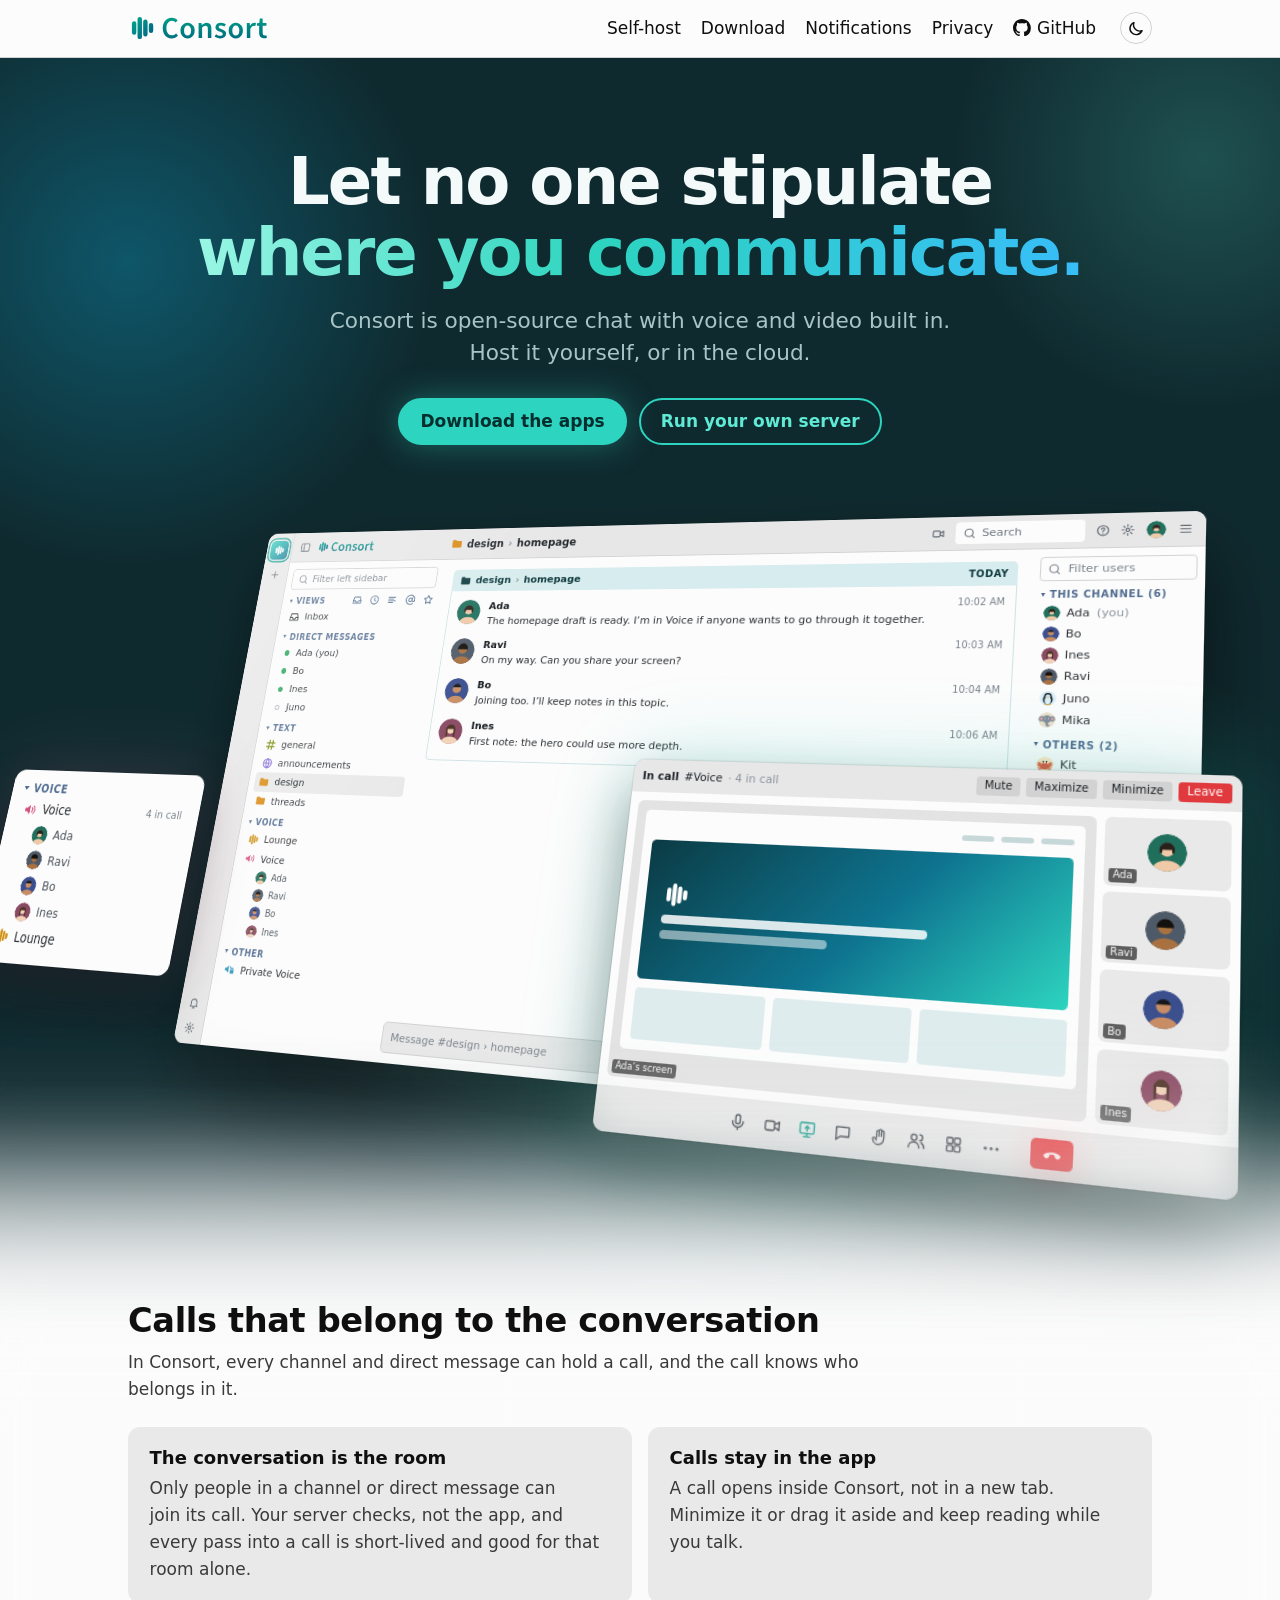
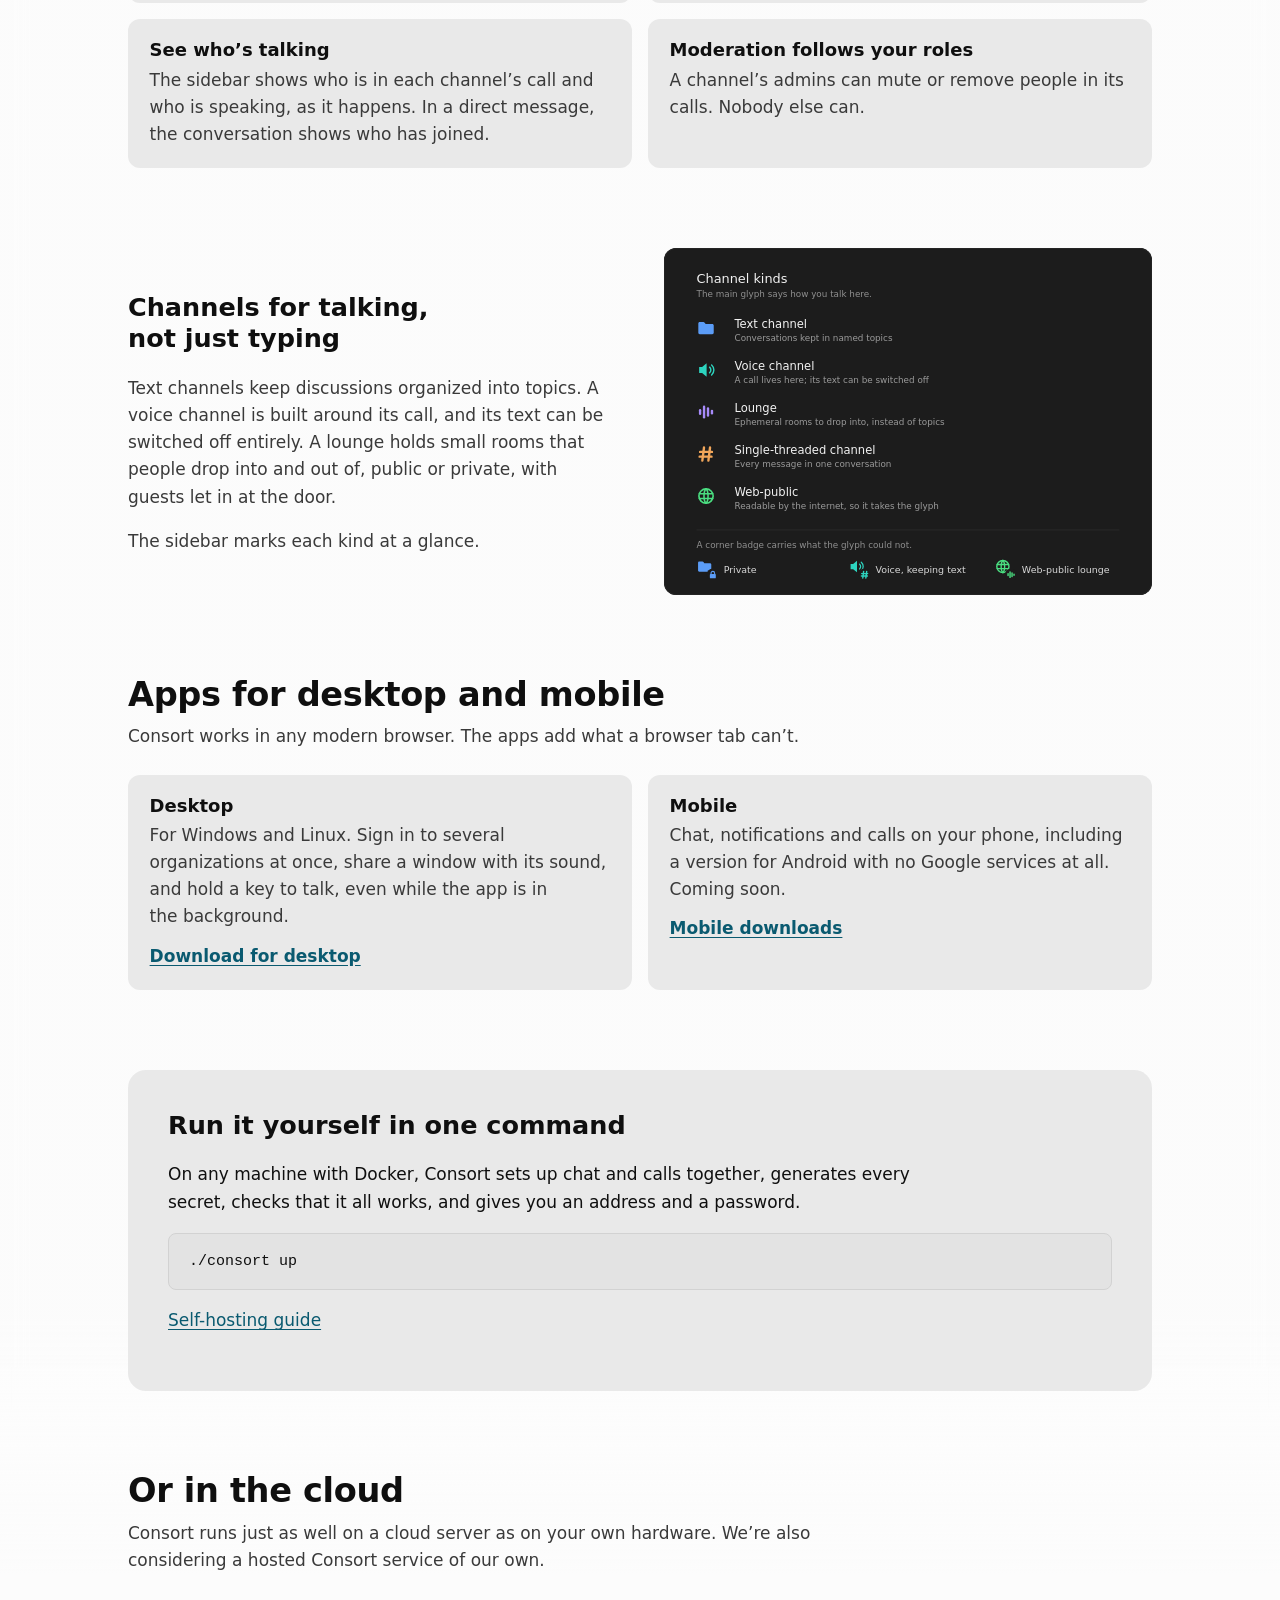
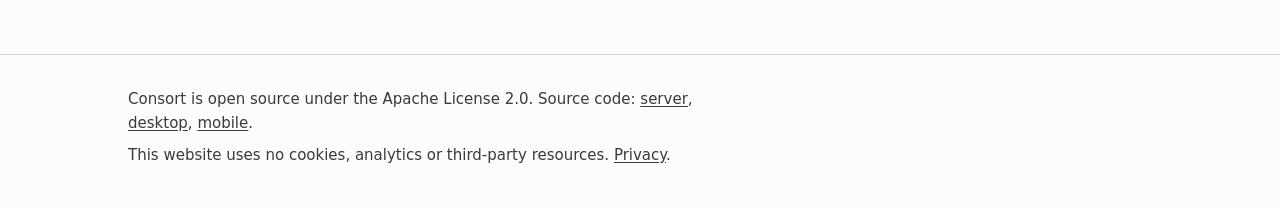
==== commit e9e609fc: "Hold the hero demo mid-window under frosted glass as the page scrolls The desktop app mockup now sit" ====
--- a/index.html
+++ b/index.html
@@ -76,151 +76,151 @@
           <a class="button button-secondary" href="server/">Run your own server</a>
         </div>
       </div>
-
-      <!-- Decorative mockup of the desktop app. People and messages are made up. -->
-      <div class="stage-wrap">
-        <div class="stage" role="img" aria-label="The Consort desktop app, shown at an angle. A design channel has a short conversation, the sidebar lists text and voice channels with four people in Voice, and their call floats in front of the window while one of them shares a screen.">
-          <div class="scene">
-            <div class="scene-glow"></div>
-            <div class="scene-shadow"></div>
-
-            <div class="app">
-              <div class="app-rail">
-                <span class="rail-org"><svg class="ico"><use href="#i-lounge"/></svg></span>
-                <svg class="ico"><use href="#i-plus"/></svg>
-                <span class="rail-gap"></span>
-                <svg class="ico"><use href="#i-bell"/></svg>
-                <svg class="ico"><use href="#i-gear"/></svg>
+    </section>
+
+    <!-- Decorative mockup of the desktop app. People and messages are made up. -->
+    <div class="stage-wrap">
+      <div class="stage" role="img" aria-label="The Consort desktop app, shown at an angle. A design channel has a short conversation, the sidebar lists text and voice channels with four people in Voice, and their call floats in front of the window while one of them shares a screen.">
+        <div class="scene">
+          <div class="scene-glow"></div>
+          <div class="scene-shadow"></div>
+
+          <div class="app">
+            <div class="app-rail">
+              <span class="rail-org"><svg class="ico"><use href="#i-lounge"/></svg></span>
+              <svg class="ico"><use href="#i-plus"/></svg>
+              <span class="rail-gap"></span>
+              <svg class="ico"><use href="#i-bell"/></svg>
+              <svg class="ico"><use href="#i-gear"/></svg>
+            </div>
+
+            <div class="app-top">
+              <div class="app-brand">
+                <svg class="ico"><use href="#i-sidebar"/></svg>
+                <img class="app-logo" src="assets/consort-logo.svg" alt="" width="70" height="14">
               </div>
-
-              <div class="app-top">
-                <div class="app-brand">
-                  <svg class="ico"><use href="#i-sidebar"/></svg>
-                  <img class="app-logo" src="assets/consort-logo.svg" alt="" width="70" height="14">
-                </div>
-                <div class="app-crumb"><svg class="ico c-folder"><use href="#i-folder"/></svg>design <span class="dim">›</span> homepage</div>
-                <span class="grow"></span>
-                <svg class="ico"><use href="#i-cam"/></svg>
-                <span class="app-search"><svg class="ico"><use href="#i-search"/></svg>Search</span>
-                <svg class="ico"><use href="#i-help"/></svg>
-                <svg class="ico"><use href="#i-gear"/></svg>
-                <img class="av" src="assets/media/avatars/ada.svg" alt="" width="64" height="64">
-                <svg class="ico"><use href="#i-menu"/></svg>
-              </div>
-
-              <div class="app-side">
-                <div class="field"><svg class="ico"><use href="#i-search"/></svg>Filter left sidebar</div>
-                <div class="sec">VIEWS <span class="views"><svg class="ico"><use href="#i-inbox"/></svg><svg class="ico"><use href="#i-clock"/></svg><svg class="ico"><use href="#i-feed"/></svg><svg class="ico"><use href="#i-at"/></svg><svg class="ico"><use href="#i-star"/></svg></span></div>
-                <div class="row"><svg class="ico"><use href="#i-inbox"/></svg>Inbox</div>
-                <div class="sec">DIRECT MESSAGES</div>
-                <div class="row"><span class="presence live"></span>Ada (you)</div>
-                <div class="row"><span class="presence live"></span>Bo</div>
-                <div class="row"><span class="presence live"></span>Ines</div>
-                <div class="row"><span class="presence"></span>Juno</div>
-                <div class="sec">TEXT</div>
-                <div class="row"><svg class="ico c-hash"><use href="#i-hash"/></svg>general</div>
-                <div class="row"><svg class="ico c-globe"><use href="#i-globe"/></svg>announcements</div>
-                <div class="row on"><svg class="ico c-folder"><use href="#i-folder"/></svg>design</div>
-                <div class="row"><svg class="ico c-folder"><use href="#i-folder"/></svg>threads</div>
-                <div class="sec">VOICE</div>
-                <div class="row"><svg class="ico c-lounge"><use href="#i-lounge"/></svg>Lounge</div>
-                <div class="row"><svg class="ico c-voice"><use href="#i-voice"/></svg>Voice</div>
-                <div class="row sub"><img class="av ring r1" src="assets/media/avatars/ada.svg" alt="" width="64" height="64">Ada</div>
-                <div class="row sub"><img class="av ring r2" src="assets/media/avatars/ravi.svg" alt="" width="64" height="64">Ravi</div>
-                <div class="row sub"><img class="av ring r3" src="assets/media/avatars/bo.svg" alt="" width="64" height="64">Bo</div>
-                <div class="row sub"><img class="av ring r4" src="assets/media/avatars/ines.svg" alt="" width="64" height="64">Ines</div>
-                <div class="sec">OTHER</div>
-                <div class="row"><svg class="ico c-private"><use href="#i-voice-lock"/></svg>Private Voice</div>
-              </div>
-
-              <div class="app-main">
-                <div class="recip"><svg class="ico"><use href="#i-folder"/></svg>design <span class="dim">›</span> homepage <span class="when">TODAY</span></div>
-                <div class="msgs">
-                  <div class="msg">
-                    <img class="av" src="assets/media/avatars/ada.svg" alt="" width="64" height="64">
-                    <div class="msg-head">Ada <span class="when">10:02 AM</span></div>
-                    <div>The homepage draft is ready. I’m in Voice if anyone wants to go through it together.</div>
-                  </div>
-                  <div class="msg">
-                    <img class="av" src="assets/media/avatars/ravi.svg" alt="" width="64" height="64">
-                    <div class="msg-head">Ravi <span class="when">10:03 AM</span></div>
-                    <div>On my way. Can you share your screen?</div>
-                  </div>
-                  <div class="msg">
-                    <img class="av" src="assets/media/avatars/bo.svg" alt="" width="64" height="64">
-                    <div class="msg-head">Bo <span class="when">10:04 AM</span></div>
-                    <div>Joining too. I’ll keep notes in this topic.</div>
-                  </div>
-                  <div class="msg">
-                    <img class="av" src="assets/media/avatars/ines.svg" alt="" width="64" height="64">
-                    <div class="msg-head">Ines <span class="when">10:06 AM</span></div>
-                    <div>First note: the hero could use more depth.</div>
-                  </div>
-                </div>
-                <div class="compose">Message #design › homepage</div>
-                <div class="call-dock"><svg class="ico c-voice"><use href="#i-voice"/></svg><b>In call</b> #Voice <span class="dim">· 4 in call</span><span class="grow"></span><button type="button" class="pill" data-call="restore" tabindex="-1">Restore</button></div>
-              </div>
-
-              <div class="app-users">
-                <div class="field"><svg class="ico"><use href="#i-search"/></svg>Filter users</div>
-                <div class="sec">THIS CHANNEL (6)</div>
-                <div class="row"><img class="av" src="assets/media/avatars/ada.svg" alt="" width="64" height="64">Ada <span class="dim">(you)</span></div>
-                <div class="row"><img class="av" src="assets/media/avatars/bo.svg" alt="" width="64" height="64">Bo</div>
-                <div class="row"><img class="av" src="assets/media/avatars/ines.svg" alt="" width="64" height="64">Ines</div>
-                <div class="row"><img class="av" src="assets/media/avatars/ravi.svg" alt="" width="64" height="64">Ravi</div>
-                <div class="row"><img class="av" src="assets/media/avatars/penguin.svg" alt="" width="64" height="64">Juno</div>
-                <div class="row"><img class="av" src="assets/media/avatars/elephant.svg" alt="" width="64" height="64">Mika</div>
-                <div class="sec">OTHERS (2)</div>
-                <div class="row"><img class="av" src="assets/media/avatars/crab.svg" alt="" width="64" height="64">Kit</div>
-                <div class="row"><img class="av" src="assets/media/avatars/camel.svg" alt="" width="64" height="64">Cam</div>
-                <div class="invite">INVITE TO ORGANIZATION</div>
-              </div>
-            </div>
-
-            <div class="call">
-              <div class="call-head"><b>In call</b> #Voice <span class="dim">· 4 in call</span><span class="grow"></span><span class="pill">Mute</span><span class="pill">Maximize</span><button type="button" class="pill" data-call="minimize" tabindex="-1">Minimize</button><span class="pill leave">Leave</span></div>
-              <div class="call-body">
-                <div class="share">
-                  <div class="share-page">
-                    <div class="sp-nav"><i></i><i></i><i></i></div>
-                    <div class="sp-hero"><svg class="ico"><use href="#i-lounge"/></svg><span class="sp-line"></span><span class="sp-line short"></span></div>
-                    <div class="sp-cards"><i></i><i></i><i></i></div>
-                  </div>
-                  <span class="tile-name">Ada’s screen</span>
-                </div>
-                <div class="strip">
-                  <div class="tile"><img class="av ring r1" src="assets/media/avatars/ada.svg" alt="" width="64" height="64"><span class="tile-name">Ada</span></div>
-                  <div class="tile"><img class="av ring r2" src="assets/media/avatars/ravi.svg" alt="" width="64" height="64"><span class="tile-name">Ravi</span></div>
-                  <div class="tile"><img class="av ring r3" src="assets/media/avatars/bo.svg" alt="" width="64" height="64"><span class="tile-name">Bo</span></div>
-                  <div class="tile"><img class="av ring r4" src="assets/media/avatars/ines.svg" alt="" width="64" height="64"><span class="tile-name">Ines</span></div>
-                </div>
-              </div>
-              <div class="call-bar">
-                <svg class="ico"><use href="#i-mic"/></svg>
-                <svg class="ico"><use href="#i-cam"/></svg>
-                <svg class="ico on"><use href="#i-share"/></svg>
-                <svg class="ico"><use href="#i-chat"/></svg>
-                <svg class="ico"><use href="#i-hand"/></svg>
-                <svg class="ico"><use href="#i-people"/></svg>
-                <svg class="ico"><use href="#i-grid"/></svg>
-                <svg class="ico"><use href="#i-dots"/></svg>
-                <span class="hangup"><svg class="ico"><use href="#i-hangup"/></svg></span>
-              </div>
-            </div>
-
-            <div class="callout">
+              <div class="app-crumb"><svg class="ico c-folder"><use href="#i-folder"/></svg>design <span class="dim">›</span> homepage</div>
+              <span class="grow"></span>
+              <svg class="ico"><use href="#i-cam"/></svg>
+              <span class="app-search"><svg class="ico"><use href="#i-search"/></svg>Search</span>
+              <svg class="ico"><use href="#i-help"/></svg>
+              <svg class="ico"><use href="#i-gear"/></svg>
+              <img class="av" src="assets/media/avatars/ada.svg" alt="" width="64" height="64">
+              <svg class="ico"><use href="#i-menu"/></svg>
+            </div>
+
+            <div class="app-side">
+              <div class="field"><svg class="ico"><use href="#i-search"/></svg>Filter left sidebar</div>
+              <div class="sec">VIEWS <span class="views"><svg class="ico"><use href="#i-inbox"/></svg><svg class="ico"><use href="#i-clock"/></svg><svg class="ico"><use href="#i-feed"/></svg><svg class="ico"><use href="#i-at"/></svg><svg class="ico"><use href="#i-star"/></svg></span></div>
+              <div class="row"><svg class="ico"><use href="#i-inbox"/></svg>Inbox</div>
+              <div class="sec">DIRECT MESSAGES</div>
+              <div class="row"><span class="presence live"></span>Ada (you)</div>
+              <div class="row"><span class="presence live"></span>Bo</div>
+              <div class="row"><span class="presence live"></span>Ines</div>
+              <div class="row"><span class="presence"></span>Juno</div>
+              <div class="sec">TEXT</div>
+              <div class="row"><svg class="ico c-hash"><use href="#i-hash"/></svg>general</div>
+              <div class="row"><svg class="ico c-globe"><use href="#i-globe"/></svg>announcements</div>
+              <div class="row on"><svg class="ico c-folder"><use href="#i-folder"/></svg>design</div>
+              <div class="row"><svg class="ico c-folder"><use href="#i-folder"/></svg>threads</div>
               <div class="sec">VOICE</div>
-              <div class="row"><svg class="ico c-voice"><use href="#i-voice"/></svg>Voice <span class="callout-count">4 in call</span></div>
+              <div class="row"><svg class="ico c-lounge"><use href="#i-lounge"/></svg>Lounge</div>
+              <div class="row"><svg class="ico c-voice"><use href="#i-voice"/></svg>Voice</div>
               <div class="row sub"><img class="av ring r1" src="assets/media/avatars/ada.svg" alt="" width="64" height="64">Ada</div>
               <div class="row sub"><img class="av ring r2" src="assets/media/avatars/ravi.svg" alt="" width="64" height="64">Ravi</div>
               <div class="row sub"><img class="av ring r3" src="assets/media/avatars/bo.svg" alt="" width="64" height="64">Bo</div>
               <div class="row sub"><img class="av ring r4" src="assets/media/avatars/ines.svg" alt="" width="64" height="64">Ines</div>
-              <div class="row"><svg class="ico c-lounge"><use href="#i-lounge"/></svg>Lounge</div>
-            </div>
+              <div class="sec">OTHER</div>
+              <div class="row"><svg class="ico c-private"><use href="#i-voice-lock"/></svg>Private Voice</div>
+            </div>
+
+            <div class="app-main">
+              <div class="recip"><svg class="ico"><use href="#i-folder"/></svg>design <span class="dim">›</span> homepage <span class="when">TODAY</span></div>
+              <div class="msgs">
+                <div class="msg">
+                  <img class="av" src="assets/media/avatars/ada.svg" alt="" width="64" height="64">
+                  <div class="msg-head">Ada <span class="when">10:02 AM</span></div>
+                  <div>The homepage draft is ready. I’m in Voice if anyone wants to go through it together.</div>
+                </div>
+                <div class="msg">
+                  <img class="av" src="assets/media/avatars/ravi.svg" alt="" width="64" height="64">
+                  <div class="msg-head">Ravi <span class="when">10:03 AM</span></div>
+                  <div>On my way. Can you share your screen?</div>
+                </div>
+                <div class="msg">
+                  <img class="av" src="assets/media/avatars/bo.svg" alt="" width="64" height="64">
+                  <div class="msg-head">Bo <span class="when">10:04 AM</span></div>
+                  <div>Joining too. I’ll keep notes in this topic.</div>
+                </div>
+                <div class="msg">
+                  <img class="av" src="assets/media/avatars/ines.svg" alt="" width="64" height="64">
+                  <div class="msg-head">Ines <span class="when">10:06 AM</span></div>
+                  <div>First note: the hero could use more depth.</div>
+                </div>
+              </div>
+              <div class="compose">Message #design › homepage</div>
+              <div class="call-dock"><svg class="ico c-voice"><use href="#i-voice"/></svg><b>In call</b> #Voice <span class="dim">· 4 in call</span><span class="grow"></span><button type="button" class="pill" data-call="restore" tabindex="-1">Restore</button></div>
+            </div>
+
+            <div class="app-users">
+              <div class="field"><svg class="ico"><use href="#i-search"/></svg>Filter users</div>
+              <div class="sec">THIS CHANNEL (6)</div>
+              <div class="row"><img class="av" src="assets/media/avatars/ada.svg" alt="" width="64" height="64">Ada <span class="dim">(you)</span></div>
+              <div class="row"><img class="av" src="assets/media/avatars/bo.svg" alt="" width="64" height="64">Bo</div>
+              <div class="row"><img class="av" src="assets/media/avatars/ines.svg" alt="" width="64" height="64">Ines</div>
+              <div class="row"><img class="av" src="assets/media/avatars/ravi.svg" alt="" width="64" height="64">Ravi</div>
+              <div class="row"><img class="av" src="assets/media/avatars/penguin.svg" alt="" width="64" height="64">Juno</div>
+              <div class="row"><img class="av" src="assets/media/avatars/elephant.svg" alt="" width="64" height="64">Mika</div>
+              <div class="sec">OTHERS (2)</div>
+              <div class="row"><img class="av" src="assets/media/avatars/crab.svg" alt="" width="64" height="64">Kit</div>
+              <div class="row"><img class="av" src="assets/media/avatars/camel.svg" alt="" width="64" height="64">Cam</div>
+              <div class="invite">INVITE TO ORGANIZATION</div>
+            </div>
+          </div>
+
+          <div class="call">
+            <div class="call-head"><b>In call</b> #Voice <span class="dim">· 4 in call</span><span class="grow"></span><span class="pill">Mute</span><span class="pill">Maximize</span><button type="button" class="pill" data-call="minimize" tabindex="-1">Minimize</button><span class="pill leave">Leave</span></div>
+            <div class="call-body">
+              <div class="share">
+                <div class="share-page">
+                  <div class="sp-nav"><i></i><i></i><i></i></div>
+                  <div class="sp-hero"><svg class="ico"><use href="#i-lounge"/></svg><span class="sp-line"></span><span class="sp-line short"></span></div>
+                  <div class="sp-cards"><i></i><i></i><i></i></div>
+                </div>
+                <span class="tile-name">Ada’s screen</span>
+              </div>
+              <div class="strip">
+                <div class="tile"><img class="av ring r1" src="assets/media/avatars/ada.svg" alt="" width="64" height="64"><span class="tile-name">Ada</span></div>
+                <div class="tile"><img class="av ring r2" src="assets/media/avatars/ravi.svg" alt="" width="64" height="64"><span class="tile-name">Ravi</span></div>
+                <div class="tile"><img class="av ring r3" src="assets/media/avatars/bo.svg" alt="" width="64" height="64"><span class="tile-name">Bo</span></div>
+                <div class="tile"><img class="av ring r4" src="assets/media/avatars/ines.svg" alt="" width="64" height="64"><span class="tile-name">Ines</span></div>
+              </div>
+            </div>
+            <div class="call-bar">
+              <svg class="ico"><use href="#i-mic"/></svg>
+              <svg class="ico"><use href="#i-cam"/></svg>
+              <svg class="ico on"><use href="#i-share"/></svg>
+              <svg class="ico"><use href="#i-chat"/></svg>
+              <svg class="ico"><use href="#i-hand"/></svg>
+              <svg class="ico"><use href="#i-people"/></svg>
+              <svg class="ico"><use href="#i-grid"/></svg>
+              <svg class="ico"><use href="#i-dots"/></svg>
+              <span class="hangup"><svg class="ico"><use href="#i-hangup"/></svg></span>
+            </div>
+          </div>
+
+          <div class="callout">
+            <div class="sec">VOICE</div>
+            <div class="row"><svg class="ico c-voice"><use href="#i-voice"/></svg>Voice <span class="callout-count">4 in call</span></div>
+            <div class="row sub"><img class="av ring r1" src="assets/media/avatars/ada.svg" alt="" width="64" height="64">Ada</div>
+            <div class="row sub"><img class="av ring r2" src="assets/media/avatars/ravi.svg" alt="" width="64" height="64">Ravi</div>
+            <div class="row sub"><img class="av ring r3" src="assets/media/avatars/bo.svg" alt="" width="64" height="64">Bo</div>
+            <div class="row sub"><img class="av ring r4" src="assets/media/avatars/ines.svg" alt="" width="64" height="64">Ines</div>
+            <div class="row"><svg class="ico c-lounge"><use href="#i-lounge"/></svg>Lounge</div>
           </div>
         </div>
       </div>
-    </section>
+    </div>
 
     <div class="wrap">
       <section class="section" aria-labelledby="features-title">
@@ -293,7 +293,7 @@
 
   <footer class="site-footer">
     <div class="wrap">
-      <p>Consort is open source under the Apache License 2.0. Source code: <a href="https://github.com/Dyslectric/Consort">server</a>, <a href="https://github.com/Dyslectric/Consort-Desktop">desktop</a>, <a href="https://github.com/ConsortChat/consort-mobile">mobile</a>.</p>
+      <p>Consort is open source under the Apache License 2.0. Source code: <a href="https://github.com/ConsortChat/ConsortServer">server</a>, <a href="https://github.com/ConsortChat/ConsortDesktop">desktop</a>, <a href="https://github.com/ConsortChat/ConsortMobile">mobile</a>.</p>
       <p>This website uses no cookies, analytics or third-party resources. <a href="privacy/">Privacy</a>.</p>
     </div>
   </footer>
--- a/assets/style.css
+++ b/assets/style.css
@@ -507,17 +507,27 @@
 */
 
 /*
-  The stage fades out into the page at the bottom. The fade uses eased stops
-  so its end shows no line, and the extra bottom padding gives the app's
-  shadows room to fade out instead of being clipped by the hero's edge.
+  The stage follows the hero in <main> rather than sitting inside it, so it
+  can stay in the middle of the window while the rest of the page scrolls
+  over it. The hero's bottom padding makes room for it: the stage's top
+  margin, its height, and space below it for the stage to be pulled up
+  into. --stage-height is the stage's height (66em at a font size of 1/118
+  of its width), from the page's width.
+
+  The hero fades out into the page at the bottom. The fade uses eased stops
+  so its end shows no line.
 */
+main {
+  --stage-height: calc((min(80rem, 100vw) - 2 * var(--gutter)) * 66 / 118);
+}
+
 .hero {
   position: relative;
   isolation: isolate;
   /* clip, not hidden: hidden would make the hero a scroll container, and
      the scroll animations below would follow it instead of the page. */
   overflow: clip;
-  padding-bottom: clamp(6rem, 16vw, 10rem);
+  padding-bottom: calc(clamp(1.5rem, 5vw, 3rem) + var(--stage-height) + clamp(6rem, 16vw, 10rem));
   background:
     radial-gradient(50% 42% at 60% 70%, rgb(45 212 191 / 0.3), transparent 70%),
     radial-gradient(34% 34% at 10% 16%, rgb(14 116 144 / 0.5), transparent 70%),
@@ -638,10 +648,17 @@
   outline-color: #5eead4;
 }
 
+/* Pulled up into the hero's bottom padding, back to where it would sit
+   inside the hero, and then held in the middle of the window under the
+   header until <main> ends. The hold is capped at 28rem from the top, a
+   little above where the stage rests, so a tall window doesn't push the
+   stage down before any scrolling. */
 .stage-wrap {
   container-type: inline-size;
+  position: sticky;
+  top: min(28rem, calc((100vh + 3.5rem - var(--stage-height)) / 2));
   max-width: 80rem;
-  margin: clamp(1.5rem, 5vw, 3rem) auto 0;
+  margin: calc(-1 * (var(--stage-height) + clamp(6rem, 16vw, 10rem))) auto 0;
   padding-inline: var(--gutter);
 }
 
@@ -1385,14 +1402,12 @@
   }
 }
 
-/* The scene drifts and the speaking rings take turns. This plays even
-   with reduced motion turned on. assets/hero.js also tilts the scene
-   toward the mouse, through --tilt-x, --tilt-y and --tilt. */
+/* The speaking rings take turns. This plays even with reduced motion
+   turned on. assets/hero.js tilts the scene toward the mouse, through
+   --tilt-x, --tilt-y and --tilt, easing it every frame itself. */
 
 .scene {
-  animation: drift 18s ease-in-out infinite alternate;
   rotate: var(--tilt-x, 0) var(--tilt-y, 1) 0 var(--tilt, 0deg);
-  transition: rotate 0.8s cubic-bezier(0.2, 0.7, 0.2, 1);
 }
 
 .ring {
@@ -1404,23 +1419,19 @@
 .ring.r3 { animation-delay: 4s; }
 .ring.r4 { animation-delay: 6s; }
 
-@keyframes drift {
-  from { transform: rotateX(20deg) rotateY(-20deg) rotateZ(7deg); }
-  to { transform: rotateX(15deg) rotateY(-12deg) rotateZ(4deg); }
-}
-
 @keyframes speak {
   0%, 25%, 100% { box-shadow: 0 0 0 0.14em rgb(52 211 153 / 0); }
   5%, 20% { box-shadow: 0 0 0 0.14em #34d399, 0 0 0.7em 0.15em rgb(52 211 153 / 0.55); }
 }
 
 /*
-  Scrolling down fades the hero's text, slides the call and the voice
-  panel up to the top of the window, and lets the window rise more slowly
-  than the page, so the section below, scrolling normally, slides over its
-  bottom. All of it follows --hero-scroll on <main>, which runs from 0 to
-  1 as the text scrolls off the top of the page. Browsers with scroll-driven animations
-  set it here; others get it from assets/hero.js.
+  Scrolling down fades the hero's text and slides the call and the voice
+  panel up to the top of the window, while the window rises to the middle
+  of the screen and stays there (see .stage-wrap), and the rest of the
+  page scrolls over it on frosted glass. The fade and the slides follow
+  --hero-scroll on <main>, which runs from 0 to 1 as the top 70% of the
+  text scrolls off the top of the page. Browsers with scroll-driven
+  animations set it here; others get it from assets/hero.js.
 */
 @property --hero-scroll {
   syntax: "<number>";
@@ -1429,20 +1440,10 @@
 }
 
 .hero-copy {
-  opacity: calc(1 - min(1, var(--hero-scroll, 0) / 0.7));
-}
-
-/* The stage sinks through the page, ending with the window's bottom just
-   inside the hero's bottom edge, where the hero would clip it: the hero's
-   bottom padding plus 3em (the tilted window reaches lower than its box,
-   which leaves 9em of stage). It moves only by transform, so nothing on
-   the page changes position and the text below scrolls at normal speed. */
-.stage {
-  translate: 0 calc(var(--hero-scroll, 0) * (3em + clamp(6rem, 16vw, 10rem)));
-}
-
-/* The call and the voice panel rise faster than the window, ending near
-   its top. */
+  opacity: calc(1 - var(--hero-scroll, 0));
+}
+
+/* The call and the voice panel rise over the window, ending near its top. */
 .call {
   translate: 0 calc(var(--hero-scroll, 0) * -21em);
 }
@@ -1451,18 +1452,73 @@
   translate: 0 calc(var(--hero-scroll, 0) * -20em);
 }
 
-/* Fixed over the hero's faded bottom by its top padding plus 2rem, and
-   drawn above the hero, so the heading ends 2rem over the window's bottom.
-   The heading and intro let clicks through to the window underneath. */
-.hero + .wrap {
+/* Starts over the stage's bottom by the section's top padding plus 2rem
+   less the hero's padding below the stage, and is drawn above the stage,
+   so the heading ends 2rem over the window's bottom. The heading and
+   intro let clicks through to the window underneath. */
+.stage-wrap + .wrap {
   position: relative;
-  margin-top: calc(-1 * (clamp(3rem, 8vw, 5rem) + 2rem));
+  z-index: 1;
+  margin-top: calc(clamp(6rem, 16vw, 10rem) - clamp(3rem, 8vw, 5rem) - 2rem);
   pointer-events: none;
 }
 
-.hero + .wrap > :not(:first-child),
-.hero + .wrap > :first-child > :not(h2, .section-intro) {
+.stage-wrap + .wrap > :not(:first-child),
+.stage-wrap + .wrap > :first-child > :not(h2, .section-intro) {
   pointer-events: auto;
+}
+
+/* The glass reaches the window's edges. It starts 14rem above the section
+   and fades in, tint and blur together, over --glass-in. At the end of
+   <main>, where the stage stops, its tint thickens to the page's color
+   over --glass-out, so the window fades away behind the last section.
+   Both fades use eased stops so they show no line. */
+.stage-wrap + .wrap::before {
+  --glass-in: 28rem;
+  --glass-out: 16rem;
+  content: "";
+  position: absolute;
+  z-index: -1;
+  inset: -14rem calc(50% - 50vw) 0;
+  background: linear-gradient(
+    color-mix(in srgb, var(--bg) 72%, transparent) calc(100% - var(--glass-out)),
+    color-mix(in srgb, var(--bg) 74%, transparent) calc(100% - var(--glass-out) * 0.85),
+    color-mix(in srgb, var(--bg) 78%, transparent) calc(100% - var(--glass-out) * 0.7),
+    color-mix(in srgb, var(--bg) 84%, transparent) calc(100% - var(--glass-out) * 0.55),
+    color-mix(in srgb, var(--bg) 90%, transparent) calc(100% - var(--glass-out) * 0.4),
+    color-mix(in srgb, var(--bg) 96%, transparent) calc(100% - var(--glass-out) * 0.25),
+    color-mix(in srgb, var(--bg) 99%, transparent) calc(100% - var(--glass-out) * 0.1),
+    var(--bg)
+  );
+  -webkit-mask-image: var(--glass-fade);
+  mask-image: var(--glass-fade);
+  --glass-fade: linear-gradient(
+    transparent,
+    rgb(0 0 0 / 0.02) calc(var(--glass-in) * 0.1),
+    rgb(0 0 0 / 0.08) calc(var(--glass-in) * 0.2),
+    rgb(0 0 0 / 0.18) calc(var(--glass-in) * 0.3),
+    rgb(0 0 0 / 0.32) calc(var(--glass-in) * 0.4),
+    rgb(0 0 0 / 0.5) calc(var(--glass-in) * 0.5),
+    rgb(0 0 0 / 0.68) calc(var(--glass-in) * 0.6),
+    rgb(0 0 0 / 0.82) calc(var(--glass-in) * 0.7),
+    rgb(0 0 0 / 0.92) calc(var(--glass-in) * 0.8),
+    rgb(0 0 0 / 0.98) calc(var(--glass-in) * 0.9),
+    #000 var(--glass-in)
+  );
+  -webkit-backdrop-filter: blur(20px) saturate(1.3);
+  backdrop-filter: blur(20px) saturate(1.3);
+}
+
+/* Clips the glass's overshoot by the scrollbar's width, and the window's
+   shadows, which reach below <main> once the stage stops at its end. */
+main:has(> .stage-wrap) {
+  overflow: clip;
+}
+
+@media (prefers-reduced-transparency: reduce) {
+  .stage-wrap + .wrap::before {
+    background: var(--bg);
+  }
 }
 
 @supports (animation-timeline: view()) {
@@ -1470,7 +1526,7 @@
     timeline-scope: --hero-copy;
     animation: hero-scroll linear both;
     animation-timeline: --hero-copy;
-    animation-range: exit-crossing 0% exit-crossing 100%;
+    animation-range: exit-crossing 0% exit-crossing 70%;
   }
 
   /* An inset of 0, because by default the range takes the page's
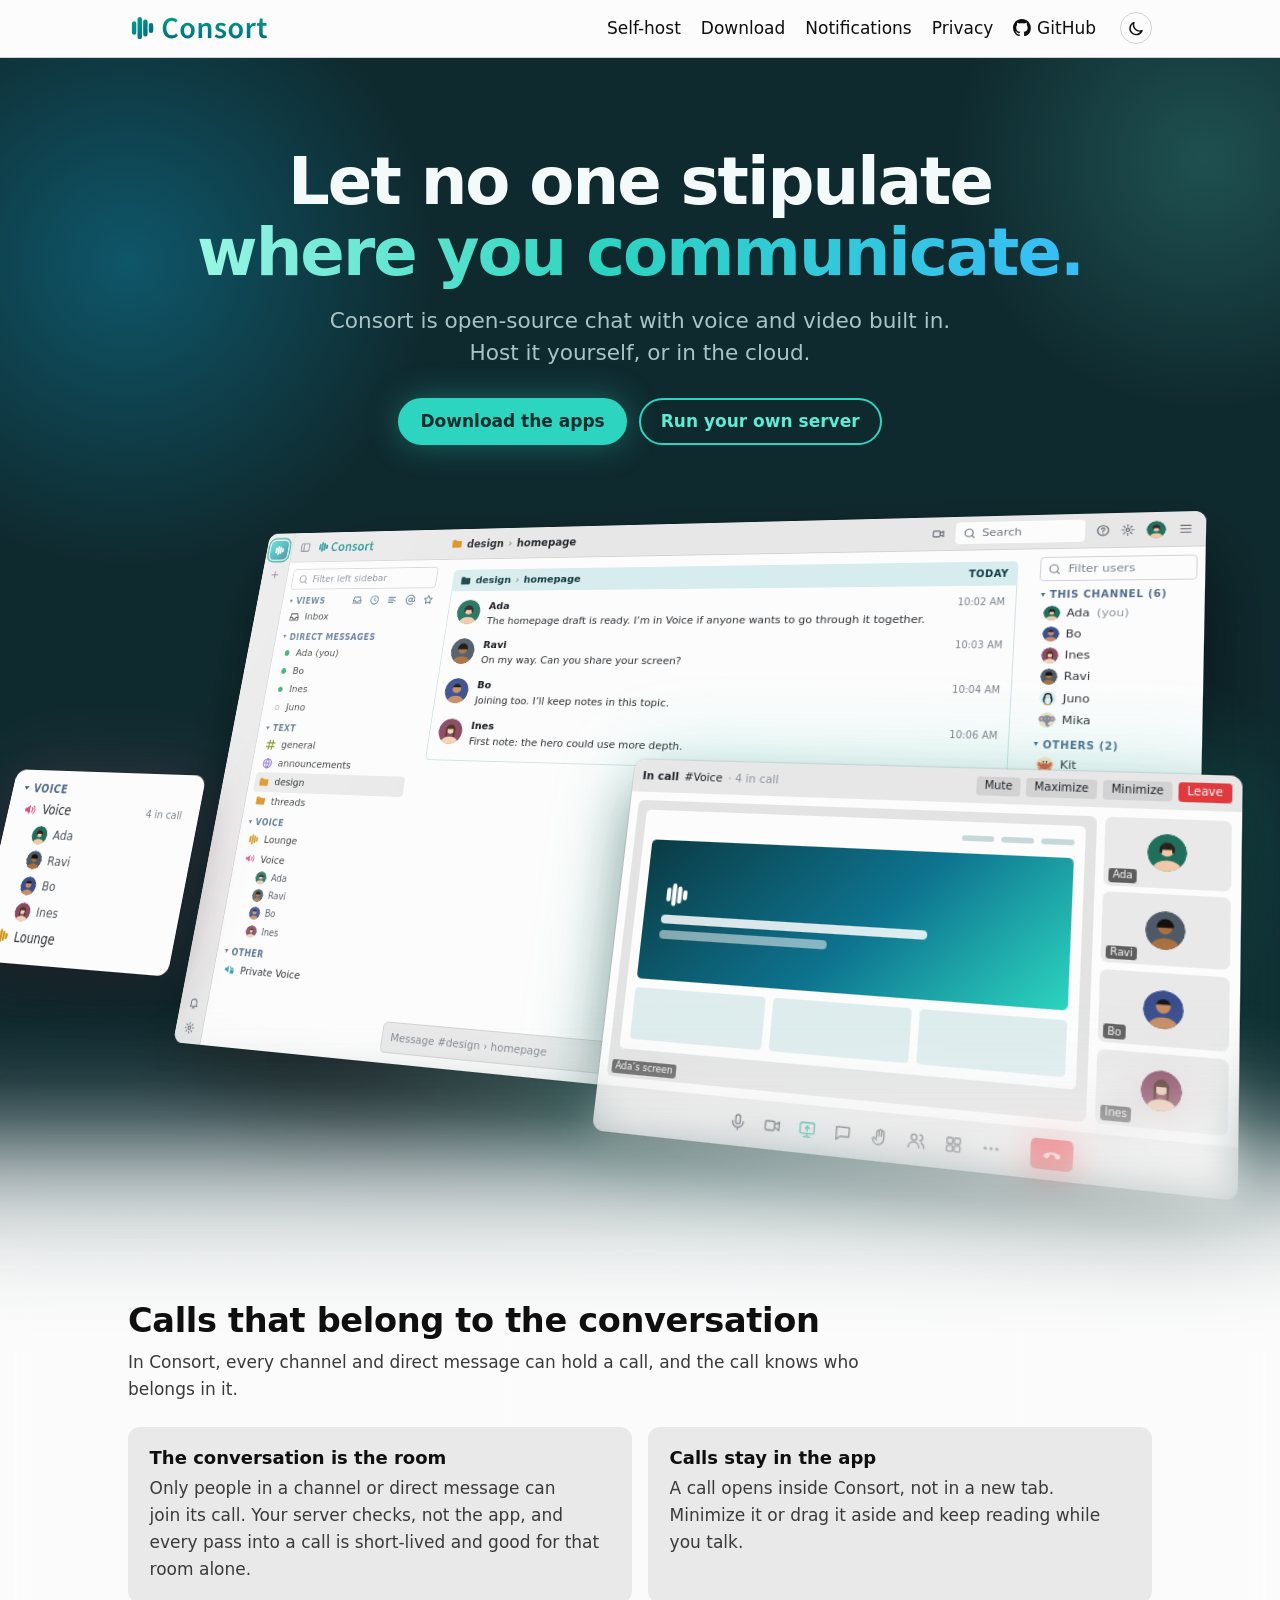
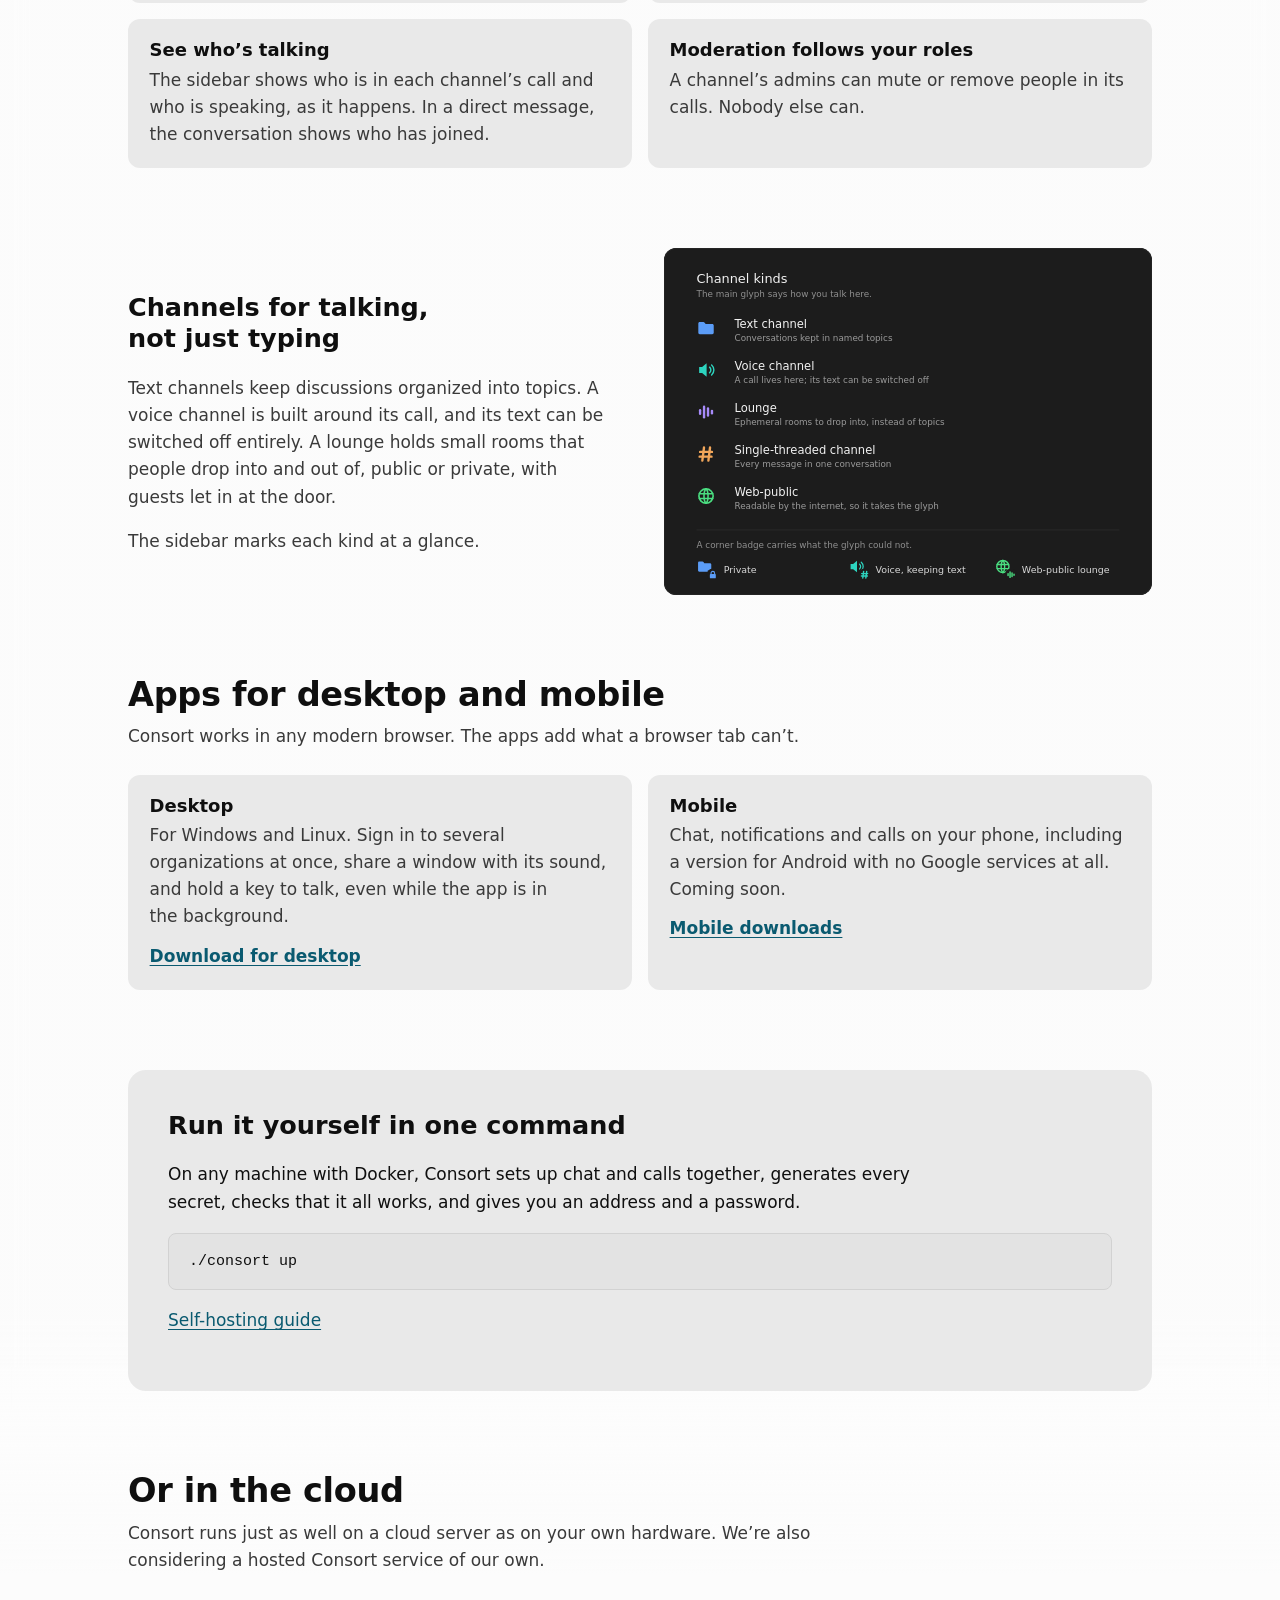
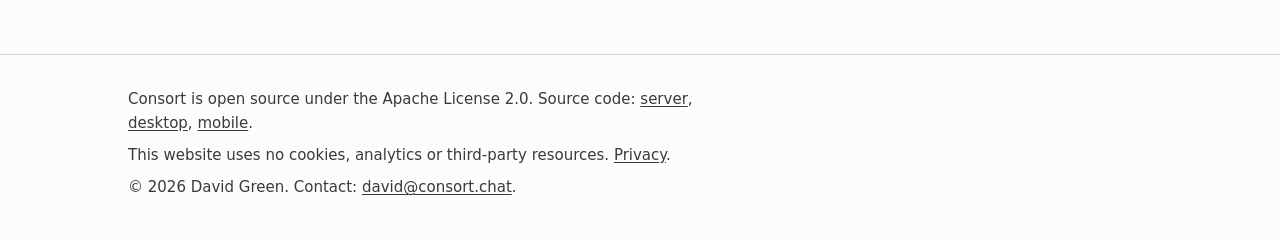
==== commit 43dc30f5: "Add a copyright notice and contact address to the footer Co-Authored-By: Claude Opus 5 <noreply@anth" ====
--- a/index.html
+++ b/index.html
@@ -295,6 +295,7 @@
     <div class="wrap">
       <p>Consort is open source under the Apache License 2.0. Source code: <a href="https://github.com/ConsortChat/ConsortServer">server</a>, <a href="https://github.com/ConsortChat/ConsortDesktop">desktop</a>, <a href="https://github.com/ConsortChat/ConsortMobile">mobile</a>.</p>
       <p>This website uses no cookies, analytics or third-party resources. <a href="privacy/">Privacy</a>.</p>
+      <p>© 2026 David Green. Contact: <a href="mailto:david@consort.chat">david@consort.chat</a>.</p>
     </div>
   </footer>
 </body>
--- a/assets/style.css
+++ b/assets/style.css
@@ -649,10 +649,11 @@
 }
 
 /* Pulled up into the hero's bottom padding, back to where it would sit
-   inside the hero, and then held in the middle of the window under the
-   header until <main> ends. The hold is capped at 28rem from the top, a
-   little above where the stage rests, so a tall window doesn't push the
-   stage down before any scrolling. */
+   inside the hero, and then held in place until <main> ends. assets/hero.js
+   holds it where it rests from the first scroll. Without scripts it rises
+   to the middle of the window under the header and is held there, capped
+   at 28rem from the top, a little above where it rests, so a tall window
+   doesn't push it down before any scrolling. */
 .stage-wrap {
   container-type: inline-size;
   position: sticky;
@@ -1425,31 +1426,97 @@
 }
 
 /*
-  Scrolling down fades the hero's text and slides the call and the voice
-  panel up to the top of the window, while the window rises to the middle
-  of the screen and stays there (see .stage-wrap), and the rest of the
-  page scrolls over it on frosted glass. The fade and the slides follow
-  --hero-scroll on <main>, which runs from 0 to 1 as the top 70% of the
-  text scrolls off the top of the page. Browsers with scroll-driven
-  animations set it here; others get it from assets/hero.js.
+  Scrolling down holds the hero's text still and fades it, while the
+  window, held in place (see .stage-wrap), rises into the space the text
+  leaves, and the call and the voice panel slide up to the window's top.
+  The rest of the page scrolls at its normal speed throughout, over the
+  window on frosted glass. It all runs over the page's first --hero-travel
+  of scrolling, and the window rises --hero-rise. assets/hero.js measures
+  both from the space above the window.
+
+  Browsers with scroll-driven animations animate translate and opacity
+  straight from the page's scroll, which runs on the compositor with the
+  scrolling itself, so the held text doesn't lag behind it on phones while
+  the main thread is busy, as when the address bar collapses. Others
+  follow --hero-scroll on <main>, from 0 to 1, which assets/hero.js sets.
 */
-@property --hero-scroll {
-  syntax: "<number>";
-  inherits: true;
-  initial-value: 0;
-}
-
-.hero-copy {
-  opacity: calc(1 - var(--hero-scroll, 0));
-}
-
-/* The call and the voice panel rise over the window, ending near its top. */
-.call {
-  translate: 0 calc(var(--hero-scroll, 0) * -21em);
-}
-
-.callout {
-  translate: 0 calc(var(--hero-scroll, 0) * -20em);
+main:has(> .hero) {
+  --hero-rise: 12rem;
+  --hero-travel: 24rem;
+}
+
+@supports (animation-timeline: scroll()) {
+  /* The text moves down as far as the page scrolls, so it holds still
+     while it fades. It stays visible until the very end, so the faded
+     buttons can't be clicked once it's gone. */
+  .hero-copy {
+    animation: hero-copy linear both;
+  }
+
+  /* The window rises fastest at first and eases to a stop, 2p - p², which
+     this curve is exactly. It moves only by transform, so where it's held
+     doesn't change. */
+  .stage {
+    animation: hero-stage cubic-bezier(0.3333, 0.6667, 0.6667, 1) both;
+  }
+
+  /* The call and the voice panel rise over the window, ending near its
+     top. */
+  .call {
+    animation: hero-call linear both;
+  }
+
+  .callout {
+    animation: hero-callout linear both;
+  }
+
+  /* After the shorthands, which would reset these. */
+  .hero-copy,
+  .stage,
+  .call,
+  .callout {
+    animation-timeline: scroll(root);
+    animation-range: 0 var(--hero-travel);
+  }
+}
+
+@keyframes hero-copy {
+  to {
+    opacity: 0;
+    translate: 0 var(--hero-travel);
+    visibility: hidden;
+  }
+}
+
+@keyframes hero-stage {
+  to { translate: 0 calc(-1 * var(--hero-rise)); }
+}
+
+@keyframes hero-call {
+  to { translate: 0 -21em; }
+}
+
+@keyframes hero-callout {
+  to { translate: 0 -20em; }
+}
+
+@supports not (animation-timeline: scroll()) {
+  .hero-copy {
+    opacity: calc(1 - var(--hero-scroll, 0));
+    translate: 0 calc(var(--hero-scroll, 0) * var(--hero-travel));
+  }
+
+  .stage {
+    translate: 0 calc(var(--hero-scroll, 0) * (2 - var(--hero-scroll, 0)) * -1 * var(--hero-rise));
+  }
+
+  .call {
+    translate: 0 calc(var(--hero-scroll, 0) * -21em);
+  }
+
+  .callout {
+    translate: 0 calc(var(--hero-scroll, 0) * -20em);
+  }
 }
 
 /* Starts over the stage's bottom by the section's top padding plus 2rem
@@ -1469,12 +1536,13 @@
 }
 
 /* The glass reaches the window's edges. It starts 14rem above the section
-   and fades in, tint and blur together, over --glass-in. At the end of
+   and fades in, tint and blur together, over --glass-in, reaching full
+   strength at the section's heading, its top padding down. At the end of
    <main>, where the stage stops, its tint thickens to the page's color
    over --glass-out, so the window fades away behind the last section.
    Both fades use eased stops so they show no line. */
 .stage-wrap + .wrap::before {
-  --glass-in: 28rem;
+  --glass-in: calc(14rem + clamp(3rem, 8vw, 5rem));
   --glass-out: 16rem;
   content: "";
   position: absolute;
@@ -1521,28 +1589,6 @@
   }
 }
 
-@supports (animation-timeline: view()) {
-  main:has(> .hero) {
-    timeline-scope: --hero-copy;
-    animation: hero-scroll linear both;
-    animation-timeline: --hero-copy;
-    animation-range: exit-crossing 0% exit-crossing 70%;
-  }
-
-  /* An inset of 0, because by default the range takes the page's
-     scroll-padding and the text would start faded. */
-  .hero-copy {
-    view-timeline-name: --hero-copy;
-    view-timeline-axis: block;
-    view-timeline-inset: 0;
-  }
-}
-
-@keyframes hero-scroll {
-  from { --hero-scroll: 0; }
-  to { --hero-scroll: 1; }
-}
-
 .split {
   display: grid;
   grid-template-columns: 1fr;
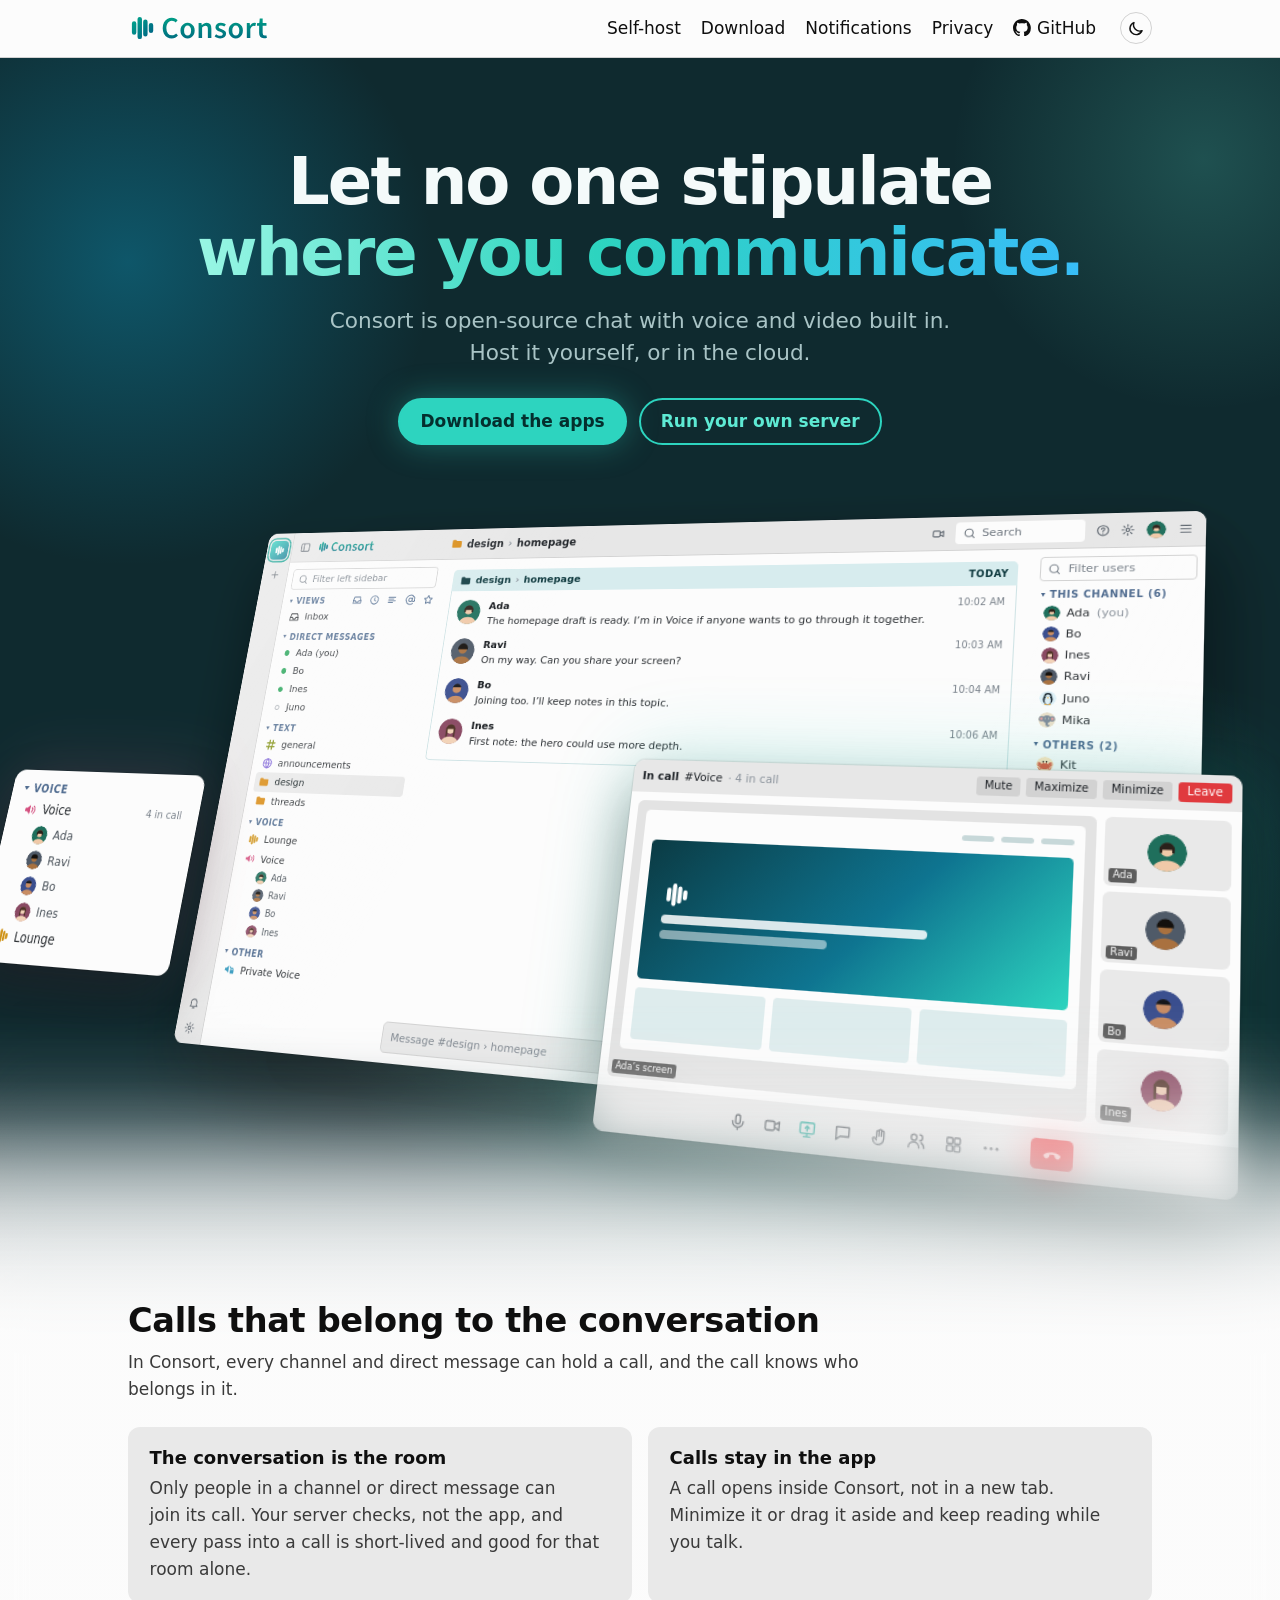
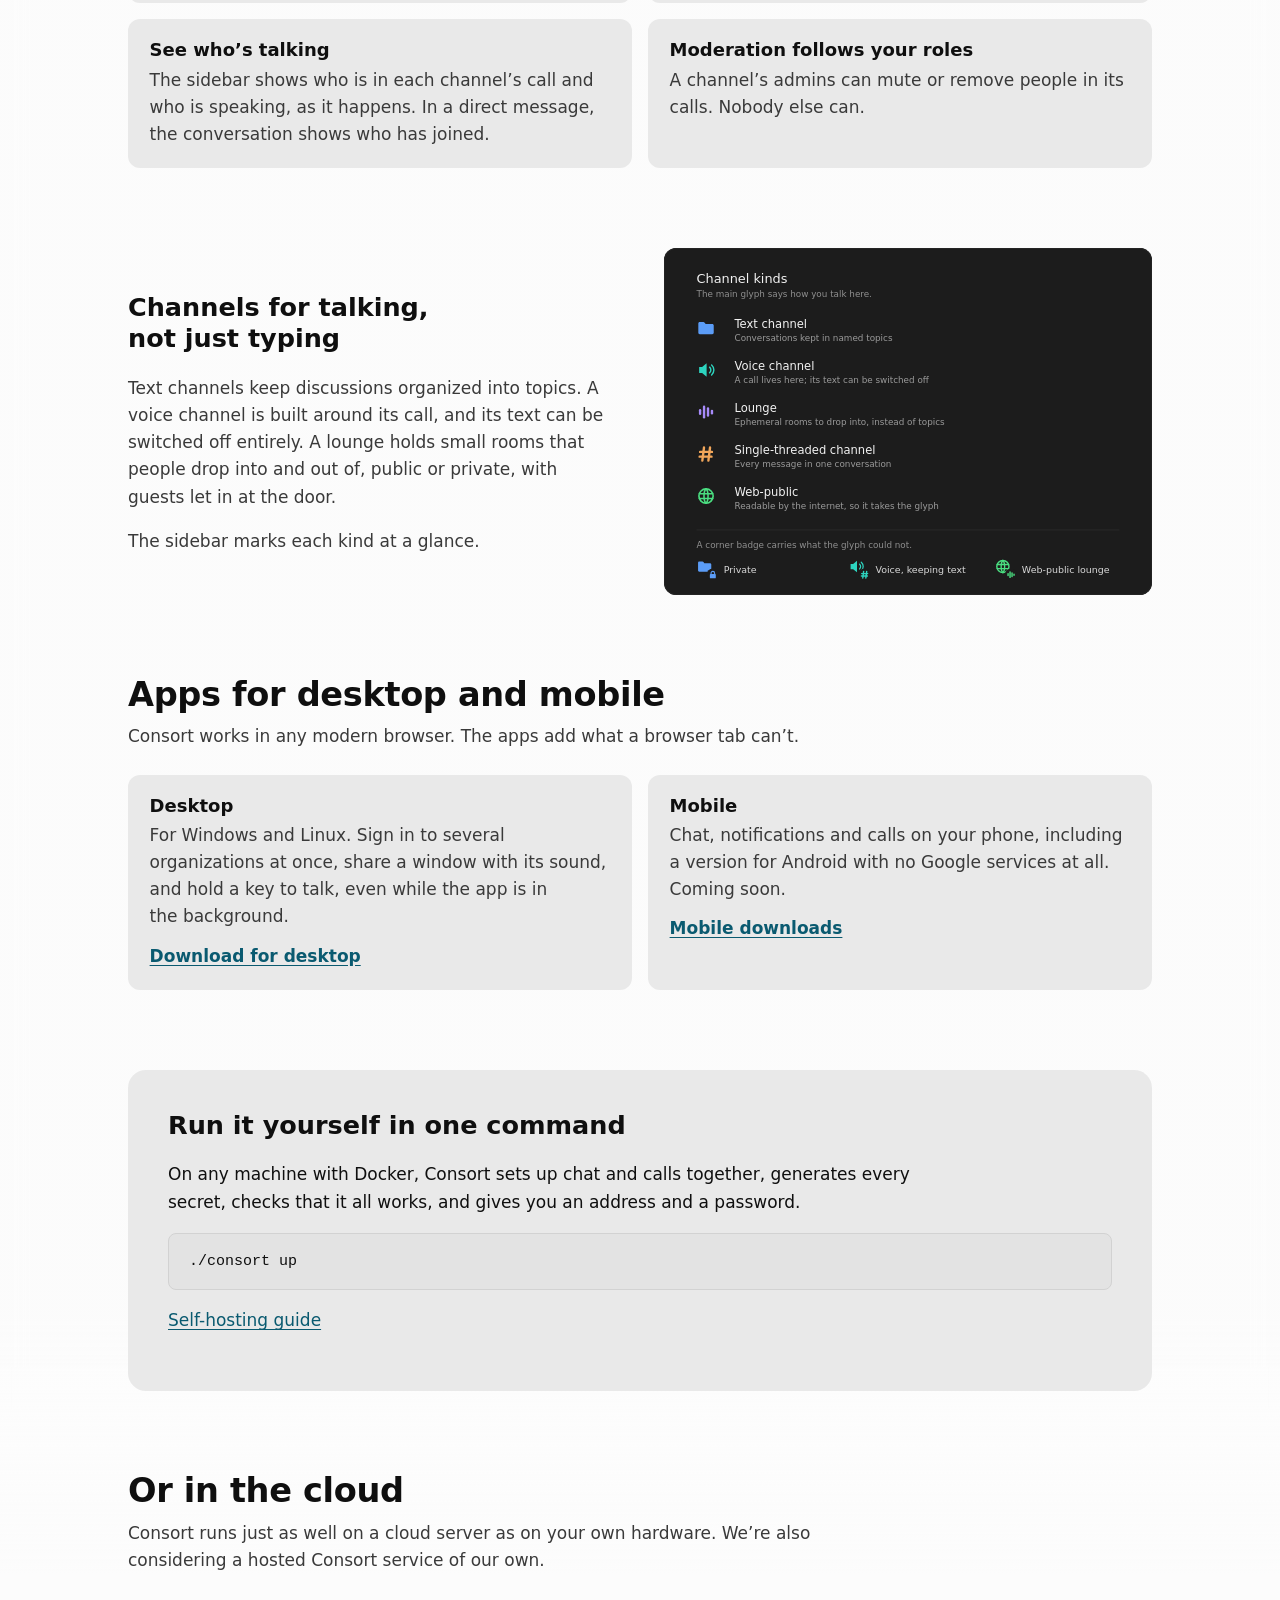
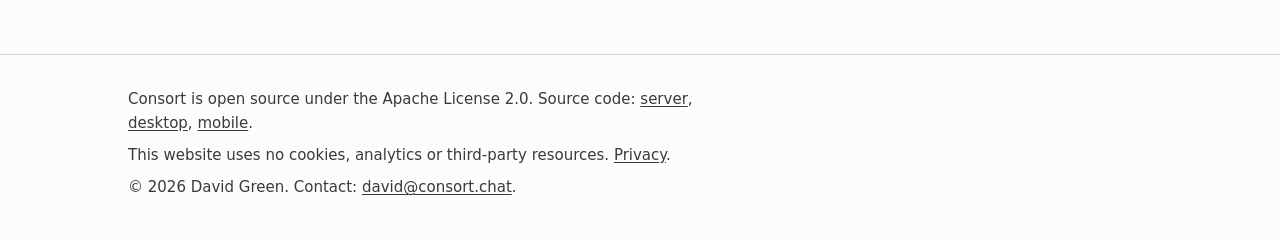
==== commit 6662f28f: "Cut the hero's rendering work and stop its jitter in Firefox On a slower laptop the hero stuttered. " ====
--- a/index.html
+++ b/index.html
@@ -69,11 +69,13 @@
   <main id="main">
     <section class="hero" aria-labelledby="title">
       <div class="wrap hero-copy">
-        <h1 id="title">Let no one stipulate <span class="accent">where you communicate.</span></h1>
-        <p class="lede">Consort is open-source chat with voice and video built in.<br> Host it yourself, or in the cloud.</p>
-        <div class="actions">
-          <a class="button button-primary" href="download/">Download the apps</a>
-          <a class="button button-secondary" href="server/">Run your own server</a>
+        <div class="hero-hold">
+          <h1 id="title">Let no one stipulate <span class="accent">where you communicate.</span></h1>
+          <p class="lede">Consort is open-source chat with voice and video built in.<br> Host it yourself, or in the cloud.</p>
+          <div class="actions">
+            <a class="button button-primary" href="download/">Download the apps</a>
+            <a class="button button-secondary" href="server/">Run your own server</a>
+          </div>
         </div>
       </div>
     </section>
@@ -126,10 +128,10 @@
               <div class="sec">VOICE</div>
               <div class="row"><svg class="ico c-lounge"><use href="#i-lounge"/></svg>Lounge</div>
               <div class="row"><svg class="ico c-voice"><use href="#i-voice"/></svg>Voice</div>
-              <div class="row sub"><img class="av ring r1" src="assets/media/avatars/ada.svg" alt="" width="64" height="64">Ada</div>
-              <div class="row sub"><img class="av ring r2" src="assets/media/avatars/ravi.svg" alt="" width="64" height="64">Ravi</div>
-              <div class="row sub"><img class="av ring r3" src="assets/media/avatars/bo.svg" alt="" width="64" height="64">Bo</div>
-              <div class="row sub"><img class="av ring r4" src="assets/media/avatars/ines.svg" alt="" width="64" height="64">Ines</div>
+              <div class="row sub"><span class="av ring r1"><img src="assets/media/avatars/ada.svg" alt="" width="64" height="64"></span>Ada</div>
+              <div class="row sub"><span class="av ring r2"><img src="assets/media/avatars/ravi.svg" alt="" width="64" height="64"></span>Ravi</div>
+              <div class="row sub"><span class="av ring r3"><img src="assets/media/avatars/bo.svg" alt="" width="64" height="64"></span>Bo</div>
+              <div class="row sub"><span class="av ring r4"><img src="assets/media/avatars/ines.svg" alt="" width="64" height="64"></span>Ines</div>
               <div class="sec">OTHER</div>
               <div class="row"><svg class="ico c-private"><use href="#i-voice-lock"/></svg>Private Voice</div>
             </div>
@@ -190,10 +192,10 @@
                 <span class="tile-name">Ada’s screen</span>
               </div>
               <div class="strip">
-                <div class="tile"><img class="av ring r1" src="assets/media/avatars/ada.svg" alt="" width="64" height="64"><span class="tile-name">Ada</span></div>
-                <div class="tile"><img class="av ring r2" src="assets/media/avatars/ravi.svg" alt="" width="64" height="64"><span class="tile-name">Ravi</span></div>
-                <div class="tile"><img class="av ring r3" src="assets/media/avatars/bo.svg" alt="" width="64" height="64"><span class="tile-name">Bo</span></div>
-                <div class="tile"><img class="av ring r4" src="assets/media/avatars/ines.svg" alt="" width="64" height="64"><span class="tile-name">Ines</span></div>
+                <div class="tile"><span class="av ring r1"><img src="assets/media/avatars/ada.svg" alt="" width="64" height="64"></span><span class="tile-name">Ada</span></div>
+                <div class="tile"><span class="av ring r2"><img src="assets/media/avatars/ravi.svg" alt="" width="64" height="64"></span><span class="tile-name">Ravi</span></div>
+                <div class="tile"><span class="av ring r3"><img src="assets/media/avatars/bo.svg" alt="" width="64" height="64"></span><span class="tile-name">Bo</span></div>
+                <div class="tile"><span class="av ring r4"><img src="assets/media/avatars/ines.svg" alt="" width="64" height="64"></span><span class="tile-name">Ines</span></div>
               </div>
             </div>
             <div class="call-bar">
@@ -212,10 +214,10 @@
           <div class="callout">
             <div class="sec">VOICE</div>
             <div class="row"><svg class="ico c-voice"><use href="#i-voice"/></svg>Voice <span class="callout-count">4 in call</span></div>
-            <div class="row sub"><img class="av ring r1" src="assets/media/avatars/ada.svg" alt="" width="64" height="64">Ada</div>
-            <div class="row sub"><img class="av ring r2" src="assets/media/avatars/ravi.svg" alt="" width="64" height="64">Ravi</div>
-            <div class="row sub"><img class="av ring r3" src="assets/media/avatars/bo.svg" alt="" width="64" height="64">Bo</div>
-            <div class="row sub"><img class="av ring r4" src="assets/media/avatars/ines.svg" alt="" width="64" height="64">Ines</div>
+            <div class="row sub"><span class="av ring r1"><img src="assets/media/avatars/ada.svg" alt="" width="64" height="64"></span>Ada</div>
+            <div class="row sub"><span class="av ring r2"><img src="assets/media/avatars/ravi.svg" alt="" width="64" height="64"></span>Ravi</div>
+            <div class="row sub"><span class="av ring r3"><img src="assets/media/avatars/bo.svg" alt="" width="64" height="64"></span>Bo</div>
+            <div class="row sub"><span class="av ring r4"><img src="assets/media/avatars/ines.svg" alt="" width="64" height="64"></span>Ines</div>
             <div class="row"><svg class="ico c-lounge"><use href="#i-lounge"/></svg>Lounge</div>
           </div>
         </div>
--- a/assets/style.css
+++ b/assets/style.css
@@ -509,16 +509,17 @@
 /*
   The stage follows the hero in <main> rather than sitting inside it, so it
   can stay in the middle of the window while the rest of the page scrolls
-  over it. The hero's bottom padding makes room for it: the stage's top
-  margin, its height, and space below it for the stage to be pulled up
-  into. --stage-height is the stage's height (66em at a font size of 1/118
-  of its width), from the page's width.
+  over it. Space below the hero's text, --hero-hold, makes room for it: the
+  stage's top margin, its height, and space below it for the stage to be
+  pulled up into. --stage-height is the stage's height (66em at a font size
+  of 1/118 of its width), from the page's width.
 
   The hero fades out into the page at the bottom. The fade uses eased stops
   so its end shows no line.
 */
 main {
   --stage-height: calc((min(80rem, 100vw) - 2 * var(--gutter)) * 66 / 118);
+  --hero-hold: calc(clamp(1.5rem, 5vw, 3rem) + var(--stage-height) + clamp(6rem, 16vw, 10rem));
 }
 
 .hero {
@@ -527,7 +528,6 @@
   /* clip, not hidden: hidden would make the hero a scroll container, and
      the scroll animations below would follow it instead of the page. */
   overflow: clip;
-  padding-bottom: calc(clamp(1.5rem, 5vw, 3rem) + var(--stage-height) + clamp(6rem, 16vw, 10rem));
   background:
     radial-gradient(50% 42% at 60% 70%, rgb(45 212 191 / 0.3), transparent 70%),
     radial-gradient(34% 34% at 10% 16%, rgb(14 116 144 / 0.5), transparent 70%),
@@ -586,6 +586,23 @@
 .hero-copy {
   padding-block: clamp(3rem, 9vw, 5.5rem) 0;
   text-align: center;
+}
+
+.hero-copy::after {
+  content: "";
+  display: block;
+  height: var(--hero-hold);
+}
+
+/* While the page scrolls, the text is held where it rests under the header
+   (assets/hero.js measures --header-height) for as long as the space below
+   it lasts. Sticky, rather than moving it against the scroll: browsers
+   scroll the page on a thread of its own, and anything moved against it
+   from the page trails it, which shows as jitter in text meant to hold
+   still. */
+.hero-hold {
+  position: sticky;
+  top: calc(var(--header-height, 0px) + clamp(3rem, 9vw, 5.5rem));
 }
 
 .hero-copy h1 {
@@ -1403,54 +1420,100 @@
   }
 }
 
-/* The speaking rings take turns. This plays even with reduced motion
-   turned on. assets/hero.js tilts the scene toward the mouse, through
-   --tilt-x, --tilt-y and --tilt, easing it every frame itself. */
+/* assets/hero.js tilts the scene toward the mouse, through --tilt-x,
+   --tilt-y and --tilt, easing it every frame itself. They don't inherit,
+   so each frame restyles the scene alone, not everything in it. */
+
+@property --tilt-x {
+  syntax: "<number>";
+  inherits: false;
+  initial-value: 0;
+}
+
+@property --tilt-y {
+  syntax: "<number>";
+  inherits: false;
+  initial-value: 1;
+}
+
+@property --tilt {
+  syntax: "<angle>";
+  inherits: false;
+  initial-value: 0deg;
+}
 
 .scene {
   rotate: var(--tilt-x, 0) var(--tilt-y, 1) 0 var(--tilt, 0deg);
 }
 
+/* The speaking rings take turns. This plays even with reduced motion
+   turned on. Each glow is drawn once and faded in and out, which the
+   compositor does without repainting the mockup. assets/hero.js pauses
+   them once the page's glass covers them. */
 .ring {
+  position: relative;
+}
+
+.ring img {
+  display: block;
+  width: 100%;
+  height: 100%;
   border-radius: 50%;
+}
+
+.ring::after {
+  content: "";
+  position: absolute;
+  inset: 0;
+  border-radius: 50%;
+  box-shadow: 0 0 0 0.14em #34d399, 0 0 0.7em 0.15em rgb(52 211 153 / 0.55);
+  opacity: 0;
   animation: speak 8s ease-in-out infinite;
 }
 
-.ring.r2 { animation-delay: 2s; }
-.ring.r3 { animation-delay: 4s; }
-.ring.r4 { animation-delay: 6s; }
+.ring.r2::after { animation-delay: 2s; }
+.ring.r3::after { animation-delay: 4s; }
+.ring.r4::after { animation-delay: 6s; }
+
+.rings-paused .ring::after {
+  animation-play-state: paused;
+}
 
 @keyframes speak {
-  0%, 25%, 100% { box-shadow: 0 0 0 0.14em rgb(52 211 153 / 0); }
-  5%, 20% { box-shadow: 0 0 0 0.14em #34d399, 0 0 0.7em 0.15em rgb(52 211 153 / 0.55); }
+  0%, 25%, 100% { opacity: 0; }
+  5%, 20% { opacity: 1; }
 }
 
 /*
-  Scrolling down holds the hero's text still and fades it, while the
-  window, held in place (see .stage-wrap), rises into the space the text
-  leaves, and the call and the voice panel slide up to the window's top.
-  The rest of the page scrolls at its normal speed throughout, over the
-  window on frosted glass. It all runs over the page's first --hero-travel
-  of scrolling, and the window rises --hero-rise. assets/hero.js measures
-  both from the space above the window.
+  Scrolling down fades the hero's text, held still (see .hero-hold), while
+  the window, held in place (see .stage-wrap), rises into the space the
+  text leaves, and the call and the voice panel slide up to the window's
+  top. The rest of the page scrolls at its normal speed throughout, over
+  the window on frosted glass. It all runs over the page's first
+  --hero-travel of scrolling, and the window rises --hero-rise.
+  assets/hero.js measures both from the space above the window. The text
+  fades over --hero-fade, which is the same distance unless the space it's
+  held in is shorter, as on phones.
 
   Browsers with scroll-driven animations animate translate and opacity
   straight from the page's scroll, which runs on the compositor with the
-  scrolling itself, so the held text doesn't lag behind it on phones while
-  the main thread is busy, as when the address bar collapses. Others
-  follow --hero-scroll on <main>, from 0 to 1, which assets/hero.js sets.
+  scrolling itself, so nothing lags behind it while the main thread is
+  busy, as when a phone's address bar collapses. In others, assets/hero.js
+  sets --hero-scroll, from 0 to 1, on each element that changes.
 */
 main:has(> .hero) {
   --hero-rise: 12rem;
   --hero-travel: 24rem;
+  --hero-fade: min(var(--hero-travel), var(--hero-hold));
 }
 
 @supports (animation-timeline: scroll()) {
-  /* The text moves down as far as the page scrolls, so it holds still
-     while it fades. It stays visible until the very end, so the faded
-     buttons can't be clicked once it's gone. */
+  /* The text stays visible until the very end of its fade, so the faded
+     buttons can't be clicked once it's gone. Hiding it is its own
+     animation: visibility can't run on the compositor, and in the same
+     animation it would keep the fade off it too. */
   .hero-copy {
-    animation: hero-copy linear both;
+    animation: hero-copy linear both, hero-copy-hide linear both;
   }
 
   /* The window rises fastest at first and eases to a stop, 2p - p², which
@@ -1478,14 +1541,18 @@
     animation-timeline: scroll(root);
     animation-range: 0 var(--hero-travel);
   }
+
+  .hero-copy {
+    animation-range: 0 var(--hero-fade);
+  }
 }
 
 @keyframes hero-copy {
-  to {
-    opacity: 0;
-    translate: 0 var(--hero-travel);
-    visibility: hidden;
-  }
+  to { opacity: 0; }
+}
+
+@keyframes hero-copy-hide {
+  to { visibility: hidden; }
 }
 
 @keyframes hero-stage {
@@ -1498,12 +1565,19 @@
 
 @keyframes hero-callout {
   to { translate: 0 -20em; }
+}
+
+/* It doesn't inherit, so each update restyles only the elements that
+   change, not the whole page. */
+@property --hero-scroll {
+  syntax: "<number>";
+  inherits: false;
+  initial-value: 0;
 }
 
 @supports not (animation-timeline: scroll()) {
   .hero-copy {
     opacity: calc(1 - var(--hero-scroll, 0));
-    translate: 0 calc(var(--hero-scroll, 0) * var(--hero-travel));
   }
 
   .stage {
